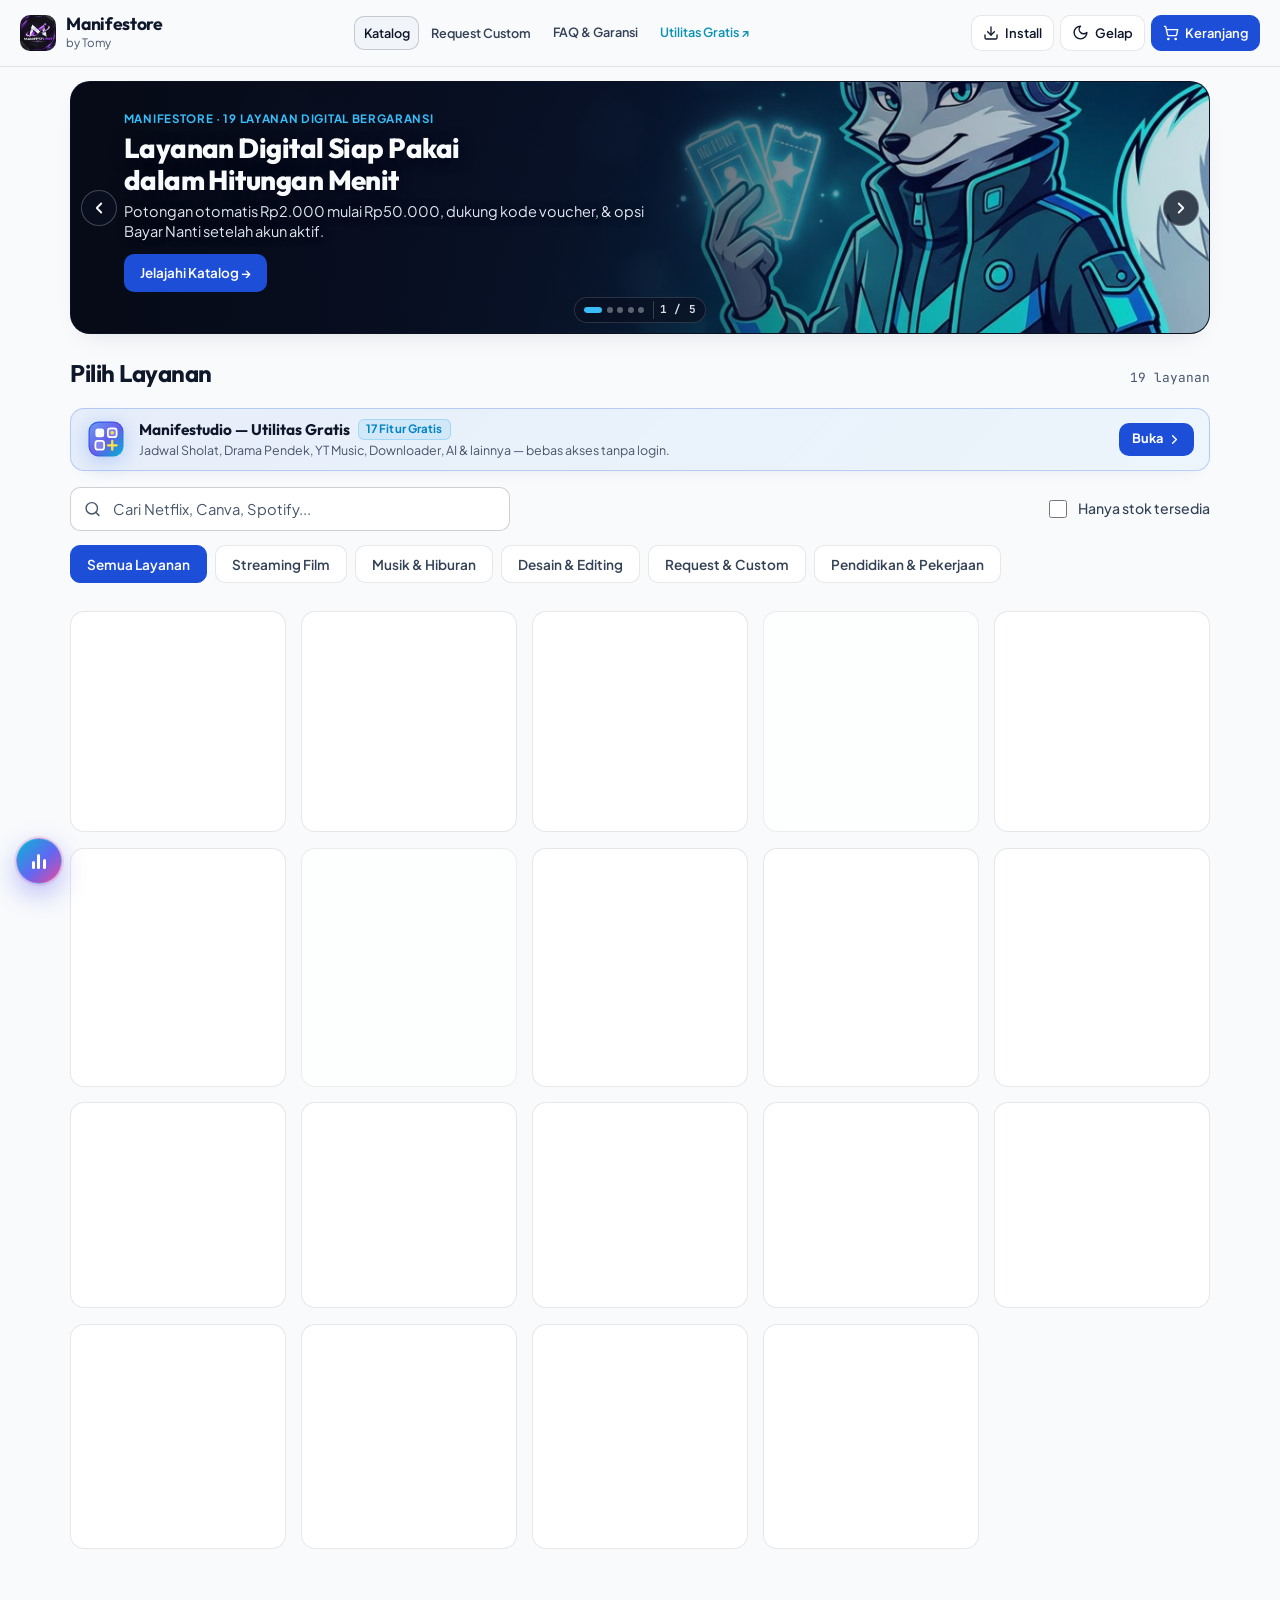
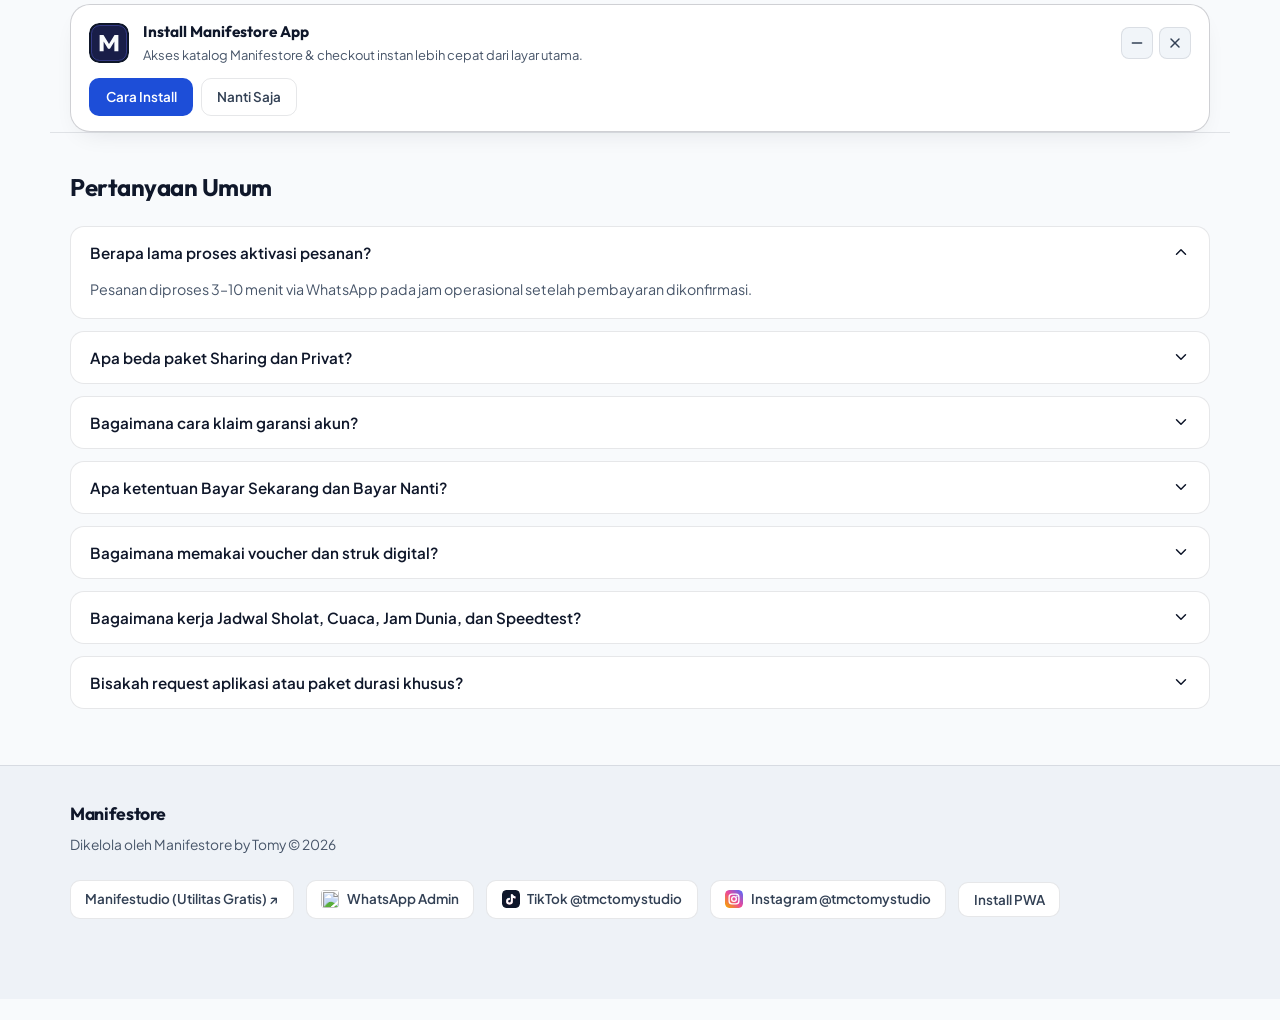
==== index.html @ d5b5afe2 "feat(v91): add Peramban Proxy & VPN Privat (17th utility) with 108 themes, VidMate media detector & " ====
<!doctype html>
<html lang="id" data-theme="dark">
  <head>
    <meta charset="UTF-8" />
    <meta name="viewport" content="width=device-width, initial-scale=1.0" />
    <title>Manifestudio by Tomy —  Akun Premium Murah Berkualitas dan Utilitas</title>
    <meta
      name="description"
      content="Platform Akun Premium Murah Berkualitas.
Dilengkapi Jadwal Sholat, Prakiraan Cuaca, Jam Dunia, Speedtest, Social Media Downloader &amp; Kompres Media HD."
    />

    <link rel="canonical" href="https://manifestudio.my.id/" />

    <!-- Open Graph & Social Share (WhatsApp / Telegram / Facebook / X) -->
    <meta property="og:url" content="https://manifestudio.my.id/" />
    <meta property="og:title" content="Manifestudio by Tomy —  Akun Premium Murah Berkualitas dan Utilitas" />
    <meta
      property="og:description"
      content="Platform Akun Premium Murah Berkualitas.
Dilengkapi Jadwal Sholat, Prakiraan Cuaca, Jam Dunia, Speedtest, Social Media Downloader &amp; Kompres Media HD."
    />
    <meta
      property="og:image"
      content="https://raw.githubusercontent.com/tmctomystudio26/Source/refs/heads/main/1794840032-picsay.jpg"
    />
    <meta
      property="og:image:secure_url"
      content="https://raw.githubusercontent.com/tmctomystudio26/Source/refs/heads/main/1794840032-picsay.jpg"
    />
    <meta property="og:image:type" content="image/jpeg" />
    <meta property="og:image:width" content="1200" />
    <meta property="og:image:height" content="630" />
    <meta
      property="og:image:alt"
      content="Banner Katalog Layanan Digital &amp; Utilitas Manifestudio"
    />
    <meta property="og:type" content="website" />
    <meta property="og:locale" content="id_ID" />
    <meta property="og:site_name" content="Manifestudio" />

    <!-- Twitter / X Social Card -->
    <meta name="twitter:card" content="summary_large_image" />
    <meta name="twitter:title" content="Manifestudio by Tomy —  Akun Premium Murah Berkualitas dan Utilitas" />
    <meta
      name="twitter:description"
      content="Platform Akun Premium Murah Berkualitas.
Dilengkapi Jadwal Sholat, Prakiraan Cuaca, Jam Dunia, Speedtest, Social Media Downloader &amp; Kompres Media HD."
    />
    <meta
      name="twitter:image"
      content="https://raw.githubusercontent.com/tmctomystudio26/Source/refs/heads/main/1794840032-picsay.jpg"
    />

    <script type="application/ld+json">
      {
  "@context": "https://schema.org",
  "@type": "WebApplication",
  "name": "Manifestudio",
  "url": "https://manifestudio.my.id/",
  "applicationCategory": "ShoppingApplication",
  "operatingSystem": "All",
  "description": "Platform Akun Premium Murah Berkualitas. Dilengkapi Jadwal Sholat, Prakiraan Cuaca, Jam Dunia, Speedtest, Social Media Downloader & Kompres Media HD.",
  "image": "https://raw.githubusercontent.com/tmctomystudio26/Source/refs/heads/main/1794840032-picsay.jpg",
  "offers": {
    "@type": "Offer",
    "price": "0",
    "priceCurrency": "IDR"
  }
}
    </script>

    <!-- PWA & Theme -->
    <meta name="theme-color" content="#090D16" />
    <meta name="apple-mobile-web-app-capable" content="yes" />
    <meta name="apple-mobile-web-app-status-bar-style" content="black-translucent" />
    <meta name="apple-mobile-web-app-title" content="Manifestudio" />
    <link rel="manifest" href="./manifest.webmanifest" />
    <link rel="icon" type="image/svg+xml" href="./assets/icons/brand-icon.svg" />
    <link rel="apple-touch-icon" href="./assets/icons/apple-touch-icon.png" />

    <!-- Fonts -->
    <link rel="preconnect" href="https://fonts.googleapis.com" />
    <link rel="preconnect" href="https://fonts.gstatic.com" crossorigin />
    <link
      href="https://fonts.googleapis.com/css2?family=JetBrains+Mono:wght@500;700&family=Outfit:wght@600;700;800&family=Plus+Jakarta+Sans:wght@400;500;600;700&display=swap"
      rel="stylesheet"
    />

    <!-- Styles -->
    <link rel="stylesheet" href="./css/tokens.css?v=91" />
    <link rel="stylesheet" href="./css/styles.css?v=91" />
    <script>
      (function () {
        try {
          var savedTheme = localStorage.getItem('manifestudio_theme_v1');
          if (savedTheme === 'light' || savedTheme === 'dark') {
            document.documentElement.setAttribute('data-theme', savedTheme);
          }
        } catch (e) {}
        var CURRENT_CACHE = 'manifestudio-cache-v91';
        window.addEventListener('load', function () {
          if ('caches' in window) {
            caches.keys().then(function (keys) {
              keys.forEach(function (k) {
                if (k !== CURRENT_CACHE && k !== 'manifestudio-ffmpeg-core-v1') caches.delete(k);
              });
            });
          }
          if ('serviceWorker' in navigator) {
            navigator.serviceWorker.register('./sw.js?v=91').then(function (reg) {
              reg.update();
            }).catch(function () {});
          }
        });
      })();
    </script>
  </head>
  <body>
    <div id="offline-banner" class="offline-banner" role="status" hidden>
      Mode offline aktif — katalog tetap bisa dilihat dan pesanan disiapkan.
    </div>

    <div id="admin-preview-banner" class="admin-preview-bar" role="status" hidden>
      <span>Pratinjau Admin aktif (belum dipublikasikan ke GitHub).</span>
      <div class="admin-preview-actions">
        <a href="./admin.html" class="preview-link-btn">Panel Admin</a>
        <button type="button" id="exit-preview-btn" class="preview-link-btn">Tutup</button>
      </div>
    </div>

    <header class="site-header">
      <div class="container header-inner">
        <a href="./index.html" class="brand-link" aria-label="Beranda Manifestudio">
          <img
            id="header-brand-logo"
            src="./assets/icons/brand-icon.svg"
            alt="Logo Manifestudio"
            width="36"
            height="36"
            class="brand-mark"
          />
          <div class="brand-text">
            <span id="header-brand-name" class="brand-name">Manifestudio</span>
            <span id="header-brand-tagline" class="brand-tagline">by Tomy</span>
          </div>
        </a>

        <nav id="header-nav-list" class="header-nav" aria-label="Navigasi utama">
          <button type="button" class="header-nav-link is-active" data-nav-target="catalog">Katalog</button>
          <a href="./tools.html?tab=prayer" class="header-nav-link">Jadwal Sholat</a>
          <a href="./tools.html?tab=weather" class="header-nav-link">Prakiraan Cuaca</a>
          <a href="./tools.html?tab=worldclock" class="header-nav-link">Jam Dunia</a>
          <a href="./tools.html?tab=speedtest" class="header-nav-link">Speedtest</a>
          <a href="./tools.html?tab=downloader" class="header-nav-link">Downloader</a>
          <a href="./tools.html?tab=compressor" class="header-nav-link">Kompresor HD</a>
          <a href="./tools.html?tab=converter" class="header-nav-link">Konversi File</a>
          <a href="./tools.html?tab=songfinder" class="header-nav-link">Cari Lagu</a>
          <a href="./tools.html?tab=music" class="header-nav-link">YT Music</a>
          <a href="./tools.html?tab=dracin" class="header-nav-link">Drama Pendek</a>
          <a href="./tools.html?tab=audioeditor" class="header-nav-link">Audio Editor</a>
          <a href="./tools.html?tab=manifestai" class="header-nav-link">Manifest AI</a>
          <a href="./tools.html?tab=plagiarism" class="header-nav-link">Cek Plagiarisme</a>
          <a href="./tools.html?tab=novel" class="header-nav-link">Novel Terpadu</a>
          <a href="./tools.html?tab=callerid" class="header-nav-link">Cek Nomor</a>
          <a href="./tools.html?tab=shortlink" class="header-nav-link">Shortlink Bypass</a>
          <a href="./tools.html?tab=webproxy" class="header-nav-link">Peramban Proxy</a>
        </nav>

        <div class="header-actions">
          <button
            type="button"
            id="header-install-btn"
            class="header-btn"
            aria-label="Install aplikasi Manifestudio"
          >
            <svg width="16" height="16" viewBox="0 0 24 24" fill="none" stroke="currentColor" stroke-width="2" stroke-linecap="round" stroke-linejoin="round" aria-hidden="true">
              <path d="M21 15v4a2 2 0 0 1-2 2H5a2 2 0 0 1-2-2v-4" />
              <polyline points="7 10 12 15 17 10" />
              <line x1="12" x2="12" y1="15" y2="3" />
            </svg>
            <span class="hide-xs">Install</span>
          </button>

          <button
            type="button"
            id="theme-toggle-btn"
            class="header-btn"
            aria-label="Ubah tema tampilan"
          ></button>

          <button
            type="button"
            id="header-cart-btn"
            class="header-btn header-cart-btn"
            aria-label="Buka keranjang belanja"
          >
            <svg width="16" height="16" viewBox="0 0 24 24" fill="none" stroke="currentColor" stroke-width="2" stroke-linecap="round" stroke-linejoin="round" aria-hidden="true">
              <circle cx="8" cy="21" r="1" />
              <circle cx="19" cy="21" r="1" />
              <path d="M2.05 2.05h2l2.66 12.42a2 2 0 0 0 2 1.58h9.78a2 2 0 0 0 1.95-1.57l1.65-7.43H5.12" />
            </svg>
            <span class="hide-xs">Keranjang</span>
            <span id="header-cart-badge" class="cart-badge" hidden>0</span>
          </button>
        </div>
      </div>
    </header>

    <main id="top">
      <!-- Swipeable Multi-Banner Carousel -->
      <section class="promo-banner-section" aria-label="Sorotan Layanan &amp; Menu Utilitas">
        <div class="container">
          <div
            class="banner-carousel"
            id="hero-carousel"
            tabindex="0"
            aria-roledescription="carousel"
            aria-label="Banner informasi layanan dan fitur"
          >
            <div class="banner-track" id="banner-track">
              <!-- Slide 1: Katalog Utama (Instant SSR First Paint; 16 slides hydrate on demand via app.js) -->
              <article class="promo-banner-frame banner-slide is-active" data-slide-index="0" data-banner-href="#katalog" aria-hidden="false">
                <img
                  src="./assets/banners/banner-katalog.jpg"
                  alt="Akun premium bergaransi Manifestudio"
                  class="promo-banner-img"
                  width="1200"
                  height="670"
                  fetchpriority="high"
                  decoding="async"
                />
                <div class="promo-banner-scrim" aria-hidden="true"></div>
                <div class="promo-banner-content">
                  <div class="promo-banner-copy">
                    <span class="promo-kicker">Katalog Utama · Garansi Jelas</span>
                    <h1 class="promo-heading">Layanan Digital Siap Pakai dalam Hitungan Menit</h1>
                    <p class="promo-sub">
                      Potongan otomatis <strong>Rp2.000</strong> mulai <strong>Rp50.000</strong>, dukung kode voucher, &amp; Bayar Nanti.
                    </p>
                  </div>
                  <div class="promo-banner-cta">
                    <a href="#katalog" class="btn btn-primary btn-sm">
                      Jelajahi Katalog →
                    </a>
                  </div>
                </div>
              </article>
            </div>

            <button type="button" class="banner-nav-btn is-prev" id="banner-prev-btn" aria-label="Banner sebelumnya">
              <svg width="18" height="18" viewBox="0 0 24 24" fill="none" stroke="currentColor" stroke-width="2.4" stroke-linecap="round" stroke-linejoin="round" aria-hidden="true"><path d="m15 18-6-6 6-6"/></svg>
            </button>
            <button type="button" class="banner-nav-btn is-next" id="banner-next-btn" aria-label="Banner berikutnya">
              <svg width="18" height="18" viewBox="0 0 24 24" fill="none" stroke="currentColor" stroke-width="2.4" stroke-linecap="round" stroke-linejoin="round" aria-hidden="true"><path d="m9 18 6-6-6-6"/></svg>
            </button>

            <div class="banner-controls-bar">
              <div class="banner-dots" id="banner-dots" role="tablist" aria-label="Pilih slide banner">
                <button type="button" class="banner-dot is-active" data-slide-dot="0" aria-label="Slide 1: Katalog"></button>
              </div>
              <span id="banner-slide-counter" class="banner-slide-counter mono-num" aria-live="polite">1 / 18</span>
            </div>
          </div>
        </div>
      </section>

      <!-- Catalog Section -->
      <section id="katalog" class="catalog-section container">
        <div class="catalog-top-bar">
          <h2 id="catalog-section-title" class="section-title">Pilih Layanan</h2>
          <span id="catalog-count" class="catalog-count">19 layanan</span>
        </div>

        <a
          href="./tools.html"
          id="utilities-callout-card"
          class="utilities-callout-card"
          aria-label="Buka Menu Utilitas — 17 Fitur Gratis"
        >
          <img
            src="./assets/icons/menu-utilitas.svg"
            alt=""
            width="40"
            height="40"
            class="utilities-callout-icon"
          />
          <div class="utilities-callout-copy">
            <div class="utilities-callout-head">
              <strong class="utilities-callout-title">Menu Utilitas</strong>
              <span class="utilities-callout-sub-tag">17 Fitur Gratis</span>
            </div>
            <p class="utilities-callout-desc" hidden></p>
          </div>
          <span class="utilities-callout-cta" aria-hidden="true">
            <span>Buka</span>
            <svg width="15" height="15" viewBox="0 0 24 24" fill="none" stroke="currentColor" stroke-width="2.3" stroke-linecap="round" stroke-linejoin="round"><path d="m9 18 6-6-6-6"/></svg>
          </span>
        </a>

        <div class="filter-toolbar">
          <div class="filter-top-row" id="catalog-search-row">
            <div class="search-box">
              <svg class="search-icon" width="17" height="17" viewBox="0 0 24 24" fill="none" stroke="currentColor" stroke-width="2" stroke-linecap="round" stroke-linejoin="round" aria-hidden="true">
                <circle cx="11" cy="11" r="8" />
                <path d="m21 21-4.3-4.3" />
              </svg>
              <input
                type="search"
                id="catalog-search"
                class="search-input"
                placeholder="Cari Netflix, Canva, Spotify..."
                aria-label="Cari produk di katalog"
              />
              <button
                type="button"
                id="clear-search-btn"
                class="search-clear-btn"
                aria-label="Hapus pencarian"
                hidden
              >
                <svg width="15" height="15" viewBox="0 0 24 24" fill="none" stroke="currentColor" stroke-width="2.2" stroke-linecap="round" stroke-linejoin="round" aria-hidden="true"><path d="M18 6 6 18"/><path d="m6 6 12 12"/></svg>
              </button>
            </div>

            <label class="stock-filter-label">
              <input type="checkbox" id="in-stock-toggle" />
              <span>Hanya stok tersedia</span>
            </label>
          </div>

          <div id="category-tabs" class="category-tabs" role="group" aria-label="Filter kategori produk"></div>
        </div>

        <div id="product-grid" class="product-grid"></div>
      </section>

      <div id="pwa-banner-root" class="pwa-banner-root"></div>

      <section id="faq" class="faq-section container" aria-labelledby="faq-heading">
        <h2 id="faq-heading" class="section-title">Pertanyaan Umum</h2>
        <div id="faq-list" class="faq-list"></div>
      </section>
    </main>

    <footer class="site-footer">
      <div class="container footer-inner">
        <div class="footer-brand">
          <a href="./index.html" id="footer-brand-name" class="brand-name" style="text-decoration: none;">Manifestudio</a>
          <p id="footer-copy-text">Dikelola oleh Manifestudio by Tomy © 2026</p>
        </div>

        <div id="footer-social-links" class="footer-links">
          <a href="./tools.html" class="footer-link-btn">Menu Utilitas</a>
          <a
            href="https://wa.me/6285122936027"
            target="_blank"
            rel="noopener noreferrer"
            class="footer-link-btn"
          >
            <img src="./assets/icons/social-whatsapp.svg" alt="" width="18" height="18" class="footer-social-icon" />
            <span>WhatsApp Admin</span>
          </a>
          <a
            href="https://www.tiktok.com/@tmctomystudio"
            target="_blank"
            rel="noopener noreferrer"
            class="footer-link-btn"
          >
            <img src="./assets/icons/social-tiktok.svg" alt="" width="18" height="18" class="footer-social-icon" />
            <span>TikTok @tmctomystudio</span>
          </a>
          <a
            href="https://www.instagram.com/tmctomystudio"
            target="_blank"
            rel="noopener noreferrer"
            class="footer-link-btn"
          >
            <img src="./assets/icons/social-instagram.svg" alt="" width="18" height="18" class="footer-social-icon" />
            <span>Instagram @tmctomystudio</span>
          </a>
          <button type="button" id="footer-install-link" class="footer-link-btn">
            Install PWA
          </button>
        </div>
      </div>
    </footer>

    <!-- Mobile Sticky Cart Bar -->
    <div id="mobile-cart-bar" class="mobile-cart-bar" hidden>
      <div class="mobile-cart-meta">
        <span id="mobile-cart-count">0 item</span>
        <strong id="mobile-cart-total">Rp0</strong>
      </div>
      <button type="button" id="mobile-cart-open-btn" class="btn btn-secondary btn-sm">
        Checkout
      </button>
    </div>

    <!-- Overlays & Floating Widgets -->
    <div id="product-modal-overlay" class="modal-overlay" hidden></div>
    <div id="cart-drawer-root" class="drawer-root" hidden></div>
    <div id="toast-notification" class="toast-notification" role="status" aria-live="polite" hidden></div>

    <script type="module" src="./js/app.js?v=83"></script>
  </body>
</html>
---- css/tokens.css ----
:root,
[data-theme='dark'] {
  color-scheme: dark;
  --bg: #090d16;
  --bg-subtle: #0f1624;
  --surface: #111827;
  --surface-elevated: #182235;
  --surface-hover: #1e2a40;
  --border: rgba(148, 163, 184, 0.16);
  --border-strong: rgba(148, 163, 184, 0.28);

  --ink: #f8fafc;
  --ink-secondary: #cbd5e1;
  --ink-muted: #94a3b8;

  --primary: #2563eb;
  --primary-hover: #3b82f6;
  --primary-ink: #ffffff;
  --accent: #06b6d4;
  --accent-soft: rgba(6, 182, 212, 0.12);

  --success: #10b981;
  --success-soft: rgba(16, 185, 129, 0.14);
  --warning: #f59e0b;
  --warning-soft: rgba(245, 158, 11, 0.14);
  --danger: #ef4444;
  --danger-soft: rgba(239, 68, 68, 0.14);

  --header-bg: rgba(9, 13, 22, 0.84);
  --hero-scrim: linear-gradient(
    95deg,
    rgba(9, 13, 22, 0.96) 0%,
    rgba(9, 13, 22, 0.84) 55%,
    rgba(9, 13, 22, 0.56) 100%
  );
  --shadow-card: 0 12px 30px -12px rgba(2, 6, 23, 0.55);
  --shadow-float: 0 20px 44px -12px rgba(2, 6, 23, 0.72);
}

[data-theme='light'] {
  color-scheme: light;
  --bg: #f8fafc;
  --bg-subtle: #eef2f7;
  --surface: #ffffff;
  --surface-elevated: #f1f5f9;
  --surface-hover: #e2e8f0;
  --border: rgba(15, 23, 42, 0.1);
  --border-strong: rgba(15, 23, 42, 0.2);

  --ink: #0f172a;
  --ink-secondary: #334155;
  --ink-muted: #475569;

  --primary: #1d4ed8;
  --primary-hover: #1e40af;
  --primary-ink: #ffffff;
  --accent: #0891b2;
  --accent-soft: rgba(8, 145, 178, 0.1);

  --success: #059669;
  --success-soft: rgba(5, 150, 105, 0.11);
  --warning: #b45309;
  --warning-soft: rgba(217, 119, 6, 0.12);
  --danger: #dc2626;
  --danger-soft: rgba(220, 38, 38, 0.1);

  --header-bg: rgba(248, 250, 252, 0.88);
  --hero-scrim: linear-gradient(
    95deg,
    rgba(15, 23, 42, 0.94) 0%,
    rgba(15, 23, 42, 0.8) 56%,
    rgba(15, 23, 42, 0.5) 100%
  );
  --shadow-card: 0 10px 26px -12px rgba(15, 23, 42, 0.12);
  --shadow-float: 0 20px 44px -12px rgba(15, 23, 42, 0.2);
}

:root {
  --font-display: 'Outfit', system-ui, -apple-system, BlinkMacSystemFont, 'Segoe UI', sans-serif;
  --font-sans: 'Plus Jakarta Sans', system-ui, -apple-system, BlinkMacSystemFont, 'Segoe UI', sans-serif;
  --font-mono: 'JetBrains Mono', ui-monospace, SFMono-Regular, Menlo, monospace;

  --radius-sm: 10px;
  --radius-md: 14px;
  --radius-lg: 20px;
  --radius-xl: 26px;

  --ease: cubic-bezier(0.22, 1, 0.36, 1);
}
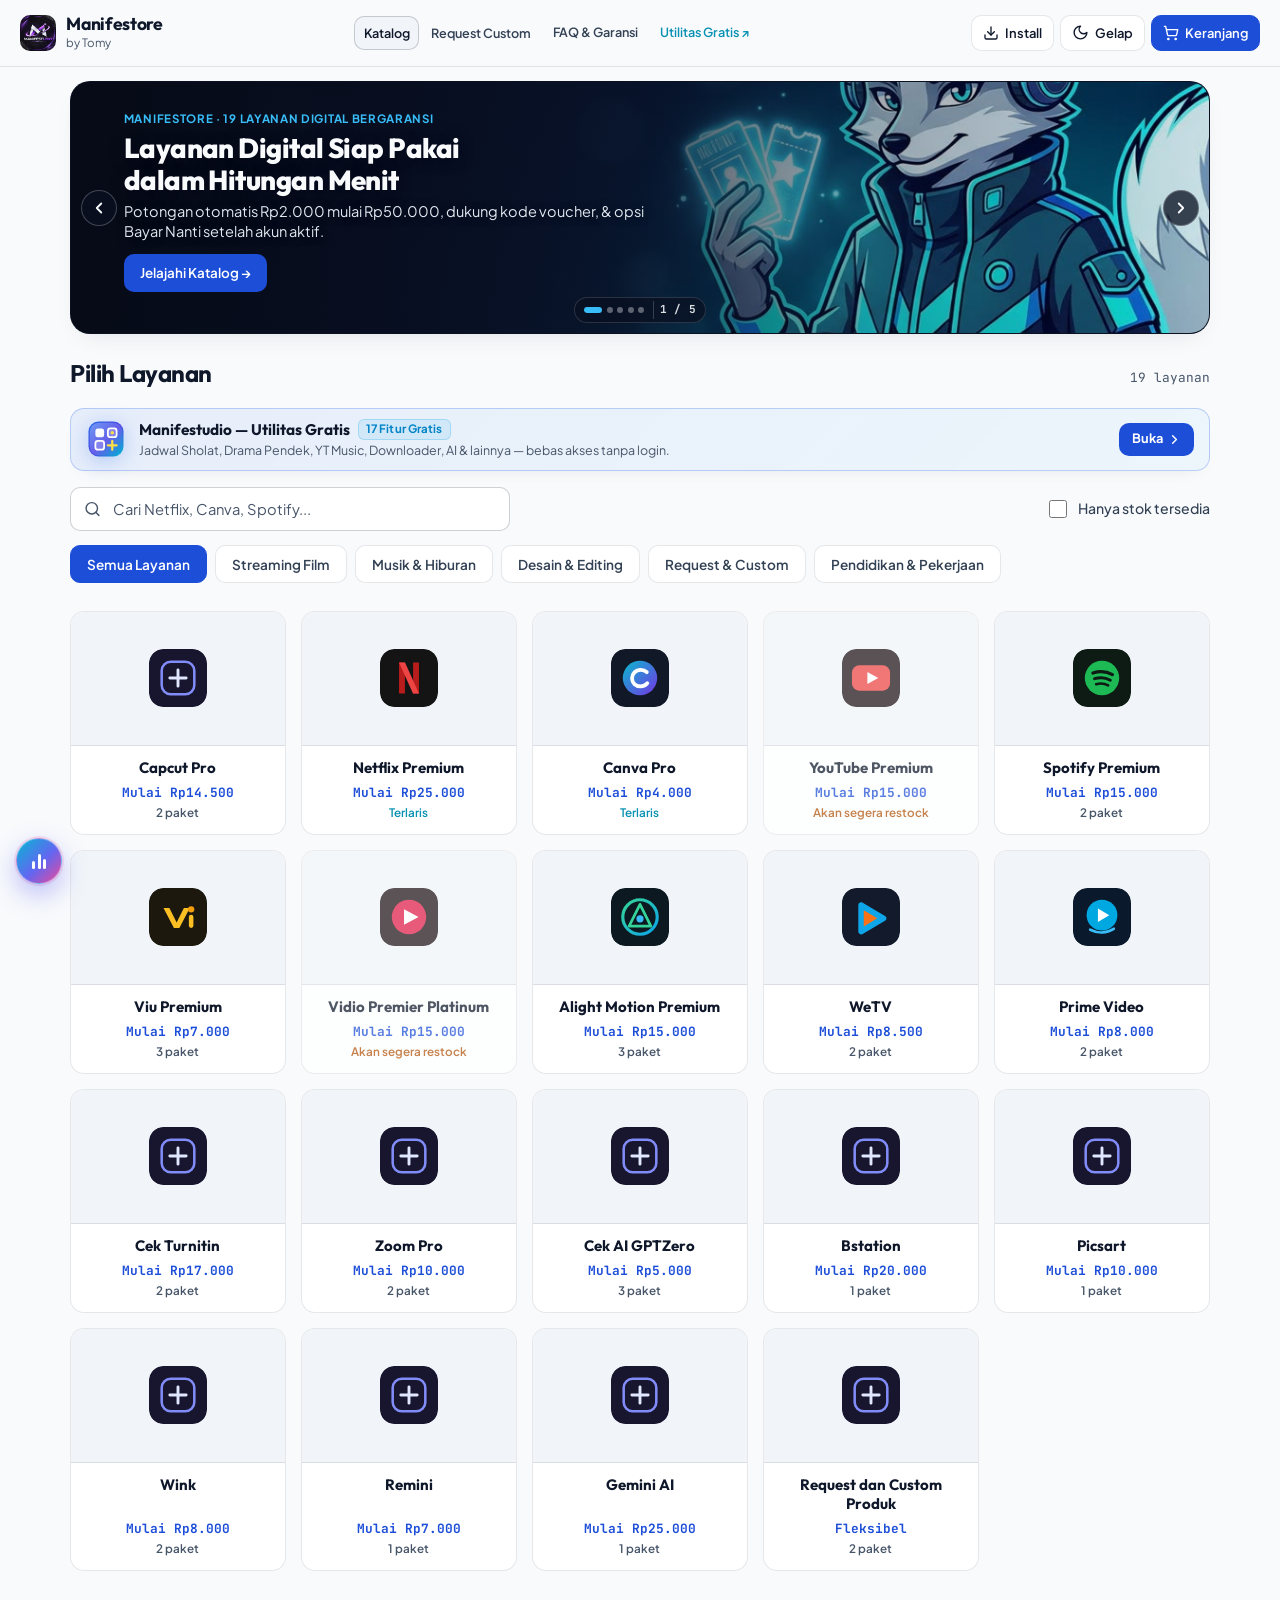
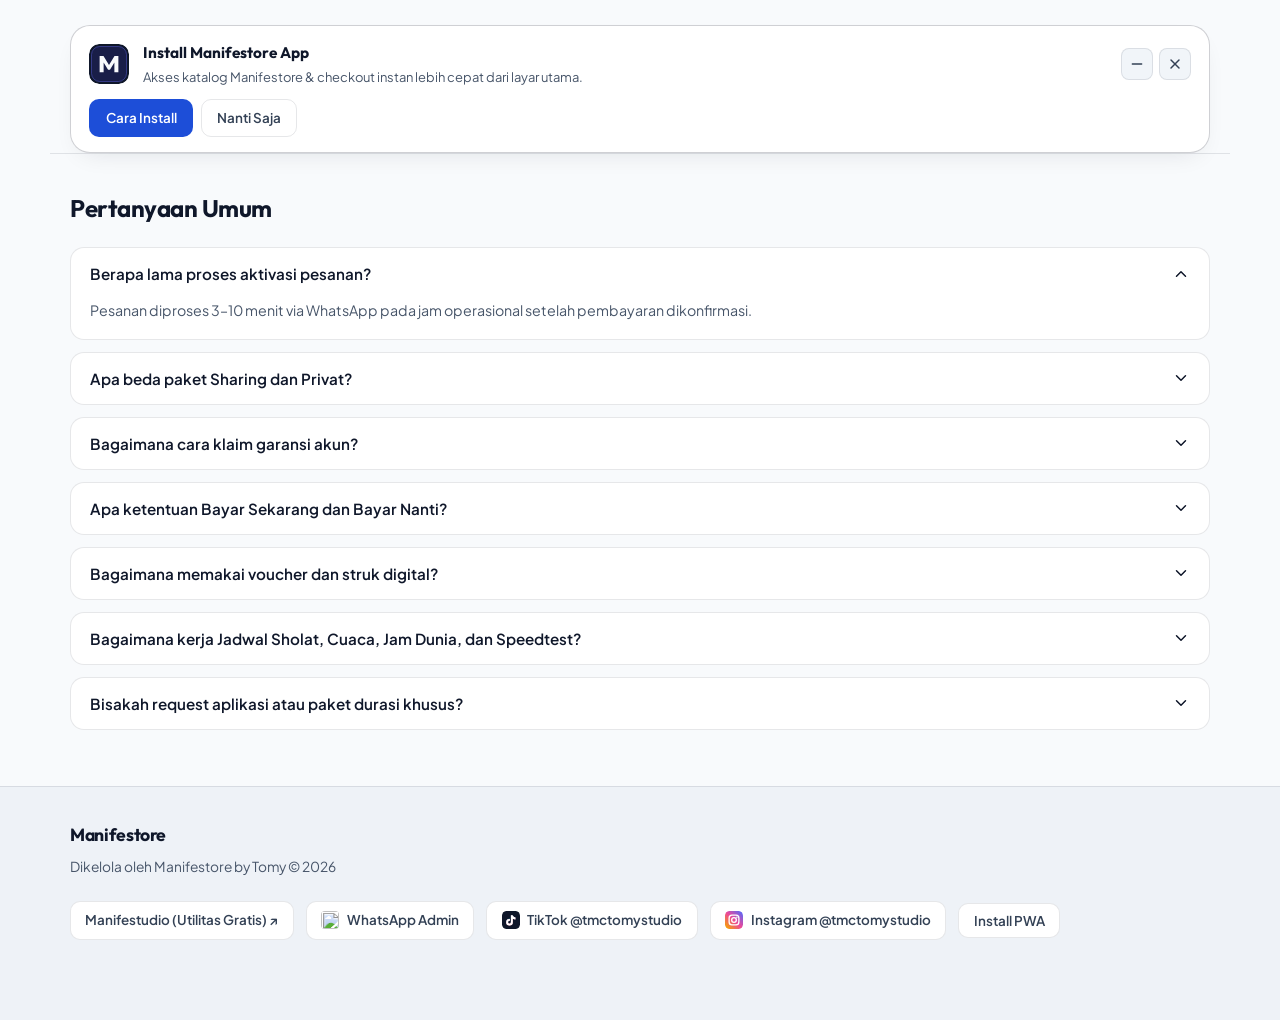
==== commit bd97879e: "v95: Replace Peramban Proxy with SSH & VPN Studio multi-API real-time account creator" ====
--- a/index.html
+++ b/index.html
@@ -164,7 +164,7 @@
           <a href="./tools.html?tab=novel" class="header-nav-link">Novel Terpadu</a>
           <a href="./tools.html?tab=callerid" class="header-nav-link">Cek Nomor</a>
           <a href="./tools.html?tab=shortlink" class="header-nav-link">Shortlink Bypass</a>
-          <a href="./tools.html?tab=webproxy" class="header-nav-link">Peramban Proxy</a>
+          <a href="./tools.html?tab=sshvpn" class="header-nav-link">SSH &amp; VPN</a>
         </nav>
 
         <div class="header-actions">
--- a/css/styles.css
+++ b/css/styles.css
@@ -22847,1213 +22847,913 @@
 }
 
 /* ============================================================================
- * Peramban Proxy & VPN Privat (v91) — Driven by 108+ Theme Tokens
+ * SSH & VPN Studio (v95) — Single-Elevation Network Provisioning Console
  * ============================================================================ */
-html.wpb-fullscreen-lock,
-html.wpb-fullscreen-lock body {
-  overflow: hidden !important;
-}
-
-.webproxy-panel {
+.sshvpn-panel {
   padding: 0;
   background: transparent;
   border: none;
   box-shadow: none;
 }
 
-.wpb-shell {
-  --wpb-chrome: #06121b;
-  --wpb-toolbar: #0b1e2d;
-  --wpb-surface: #081722;
-  --wpb-text: #ecfeff;
-  --wpb-muted: #67e8f9;
-  --wpb-accent: #10b981;
-  --wpb-border: #164e63;
-
+.sshvpn-shell {
   display: flex;
   flex-direction: column;
+  gap: 1rem;
   width: 100%;
-  min-height: 700px;
-  border-radius: 18px;
+  color: var(--ink);
+  font-family: var(--font-sans);
+}
+
+.sshvpn-sr-only {
+  position: absolute;
+  width: 1px;
+  height: 1px;
+  padding: 0;
+  margin: -1px;
   overflow: hidden;
-  border: 1px solid var(--wpb-border);
-  background: var(--wpb-surface);
-  color: var(--wpb-text);
-  box-shadow: 0 18px 46px rgba(2, 6, 23, 0.28);
-}
-
-.wpb-shell.is-fullscreen {
-  position: fixed;
-  inset: 0;
-  z-index: 9500;
-  border-radius: 0;
+  clip: rect(0, 0, 0, 0);
+  white-space: nowrap;
+  border: 0;
+}
+
+.sshvpn-num,
+.sshvpn-mono {
+  font-family: var(--font-mono);
+  font-variant-numeric: tabular-nums;
+}
+
+.sshvpn-topbar {
+  display: flex;
+  flex-wrap: wrap;
+  align-items: center;
+  justify-content: space-between;
+  gap: 0.9rem 1.25rem;
+  padding: 1rem 1.15rem;
+  background: var(--surface);
+  border: 1px solid var(--border);
+  border-radius: var(--radius-lg);
+}
+
+.sshvpn-topbar-info {
+  display: flex;
+  flex-direction: column;
+  gap: 0.55rem;
+  min-width: 0;
+}
+
+.sshvpn-nav-tabs {
+  display: inline-flex;
+  align-items: center;
+  gap: 0.35rem;
+  padding: 0.25rem;
+  background: var(--surface-elevated);
+  border-radius: var(--radius-sm);
+  width: fit-content;
+}
+
+.sshvpn-nav-tab {
+  min-height: 36px;
+  padding: 0.4rem 0.9rem;
   border: none;
-  min-height: 100vh;
-  height: 100dvh;
-  width: 100vw;
-}
-
-.wpb-tabstrip {
+  border-radius: 8px;
+  background: transparent;
+  color: var(--ink-secondary);
+  font-size: 0.875rem;
+  font-weight: 600;
+  white-space: nowrap;
+  cursor: pointer;
+  transition: background-color 160ms var(--ease), color 160ms var(--ease);
+}
+
+.sshvpn-nav-tab:hover {
+  color: var(--ink);
+}
+
+.sshvpn-nav-tab.is-active {
+  background: var(--surface);
+  color: var(--ink);
+  box-shadow: 0 1px 2px rgba(2, 6, 23, 0.14);
+}
+
+.sshvpn-sync-summary {
+  display: flex;
+  flex-wrap: wrap;
+  align-items: center;
+  gap: 0.45rem;
+  font-size: 0.8rem;
+  color: var(--ink-muted);
+}
+
+.sshvpn-topbar-actions {
+  display: flex;
+  align-items: center;
+  gap: 0.5rem;
+  flex-shrink: 0;
+}
+
+.sshvpn-provider-drawer {
+  padding: 1rem 1.15rem;
+  background: var(--surface);
+  border: 1px solid var(--border);
+  border-radius: var(--radius-md);
+}
+
+.sshvpn-provider-drawer-head {
   display: flex;
   align-items: center;
   justify-content: space-between;
+  gap: 1rem;
+  margin-bottom: 0.75rem;
+  font-size: 0.875rem;
+  color: var(--ink);
+}
+
+.sshvpn-provider-list {
+  display: grid;
+  grid-template-columns: repeat(auto-fill, minmax(230px, 1fr));
+  gap: 0.5rem 1rem;
+}
+
+.sshvpn-provider-row {
+  display: flex;
+  align-items: center;
+  justify-content: space-between;
+  gap: 0.65rem;
+  padding: 0.45rem 0;
+  border-bottom: 1px solid var(--border);
+  font-size: 0.8rem;
+  color: var(--ink-secondary);
+}
+
+.sshvpn-provider-row .is-ok {
+  color: var(--success);
+  font-weight: 600;
+}
+
+.sshvpn-provider-row .is-warn {
+  color: var(--warning);
+  font-weight: 500;
+}
+
+.sshvpn-body {
+  display: flex;
+  flex-direction: column;
+  gap: 1rem;
+}
+
+.sshvpn-proto-strip {
+  display: flex;
+  flex-wrap: wrap;
+  align-items: center;
+  gap: 0.45rem;
+  padding-bottom: 0.25rem;
+}
+
+.sshvpn-proto-btn {
+  display: inline-flex;
+  align-items: center;
+  gap: 0.45rem;
+  min-height: 40px;
+  padding: 0.45rem 0.85rem;
+  border-radius: var(--radius-sm);
+  border: 1px solid var(--border);
+  background: var(--surface);
+  color: var(--ink-secondary);
+  font-size: 0.84rem;
+  font-weight: 600;
+  white-space: nowrap;
+  flex-shrink: 0;
+  cursor: pointer;
+  transition: border-color 160ms var(--ease), background-color 160ms var(--ease), color 160ms var(--ease);
+}
+
+.sshvpn-proto-btn:hover {
+  border-color: var(--border-strong);
+  color: var(--ink);
+}
+
+.sshvpn-proto-btn.is-active {
+  background: var(--primary);
+  border-color: var(--primary);
+  color: var(--primary-ink);
+}
+
+.sshvpn-proto-count {
+  font-size: 0.74rem;
+  opacity: 0.82;
+}
+
+.sshvpn-filter-bar {
+  display: flex;
+  flex-wrap: wrap;
+  align-items: center;
+  gap: 0.65rem;
+}
+
+.sshvpn-filter-field {
+  flex: 1 1 220px;
+  min-width: 0;
+}
+
+.sshvpn-filter-select {
+  flex: 0 1 210px;
+}
+
+.sshvpn-input,
+.sshvpn-select {
+  width: 100%;
+  min-height: 42px;
+  padding: 0.55rem 0.85rem;
+  border-radius: var(--radius-sm);
+  border: 1px solid var(--border-strong);
+  background: var(--surface);
+  color: var(--ink);
+  font-size: 0.9rem;
+  font-family: var(--font-sans);
+  transition: border-color 160ms var(--ease);
+}
+
+.sshvpn-input:focus,
+.sshvpn-select:focus {
+  outline: 2px solid var(--primary);
+  outline-offset: 1px;
+  border-color: var(--primary);
+}
+
+.sshvpn-checkbox-label {
+  display: inline-flex;
+  align-items: center;
   gap: 0.5rem;
-  padding: 0.5rem 0.65rem 0;
-  background: var(--wpb-chrome);
-  border-bottom: 1px solid var(--wpb-border);
-}
-
-.wpb-tabs-scroll {
-  display: flex;
-  align-items: center;
-  gap: 0.35rem;
-  overflow-x: auto;
-  scrollbar-width: none;
-  min-width: 0;
-  flex: 1;
-}
-
-.wpb-tabs-scroll::-webkit-scrollbar {
-  display: none;
-}
-
-.wpb-tab {
-  display: inline-flex;
-  align-items: center;
-  gap: 0.25rem;
-  max-width: 196px;
-  min-width: 112px;
-  border-radius: 10px 10px 0 0;
-  background: transparent;
-  border: 1px solid transparent;
-  border-bottom: none;
-  color: var(--wpb-muted);
-  transition: background 140ms ease, color 140ms ease;
-}
-
-.wpb-tab.is-active {
-  background: var(--wpb-toolbar);
-  border-color: var(--wpb-border);
-  color: var(--wpb-text);
-}
-
-.wpb-tab-main {
-  flex: 1;
-  min-width: 0;
-  border: none;
-  background: transparent;
-  color: inherit;
-  font: inherit;
+  min-height: 42px;
+  padding: 0 0.75rem;
+  border-radius: var(--radius-sm);
+  border: 1px solid var(--border);
+  background: var(--surface);
+  color: var(--ink-secondary);
+  font-size: 0.84rem;
+  font-weight: 600;
+  white-space: nowrap;
+  cursor: pointer;
+}
+
+.sshvpn-checkbox-label input {
+  width: 16px;
+  height: 16px;
+  accent-color: var(--primary);
+}
+
+.sshvpn-workspace-grid {
+  display: grid;
+  grid-template-columns: minmax(0, 1.05fr) minmax(0, 1fr);
+  gap: 1.25rem;
+  align-items: start;
+}
+
+.sshvpn-list-col,
+.sshvpn-form-col {
+  display: flex;
+  flex-direction: column;
+  gap: 1rem;
+  min-width: 0;
+}
+
+.sshvpn-col-head {
+  display: flex;
+  align-items: baseline;
+  justify-content: space-between;
+  gap: 0.75rem;
+}
+
+.sshvpn-col-title {
+  margin: 0;
+  font-family: var(--font-display);
+  font-size: 1.05rem;
+  font-weight: 700;
+  color: var(--ink);
+}
+
+.sshvpn-col-meta {
   font-size: 0.8rem;
-  font-weight: 600;
+  color: var(--ink-muted);
+}
+
+.sshvpn-server-list {
+  display: flex;
+  flex-direction: column;
+  gap: 0.6rem;
+  max-height: 760px;
+  overflow-y: auto;
+  padding-right: 0.25rem;
+}
+
+.sshvpn-server-item {
+  display: flex;
+  flex-direction: column;
+  gap: 0.45rem;
+  width: 100%;
+  padding: 0.9rem 1rem;
   text-align: left;
-  padding: 0.45rem 0.35rem 0.45rem 0.65rem;
+  border-radius: var(--radius-md);
+  border: 1px solid var(--border);
+  background: var(--surface);
+  color: var(--ink);
   cursor: pointer;
+  transition: border-color 160ms var(--ease), background-color 160ms var(--ease);
+}
+
+.sshvpn-server-item:hover {
+  border-color: var(--border-strong);
+  background: var(--surface-elevated);
+}
+
+.sshvpn-server-item.is-selected {
+  border-color: var(--primary);
+  background: var(--surface-elevated);
+  box-shadow: inset 0 0 0 1px var(--primary);
+}
+
+.sshvpn-server-top {
+  display: flex;
+  align-items: center;
+  justify-content: space-between;
+  gap: 0.65rem;
+}
+
+.sshvpn-server-name-wrap {
+  display: flex;
+  align-items: center;
+  gap: 0.5rem;
+  min-width: 0;
+}
+
+.sshvpn-flag {
+  font-size: 1.1rem;
+  line-height: 1;
+  flex-shrink: 0;
+}
+
+.sshvpn-server-name {
+  font-weight: 700;
+  font-size: 0.94rem;
+  color: var(--ink);
   overflow: hidden;
   text-overflow: ellipsis;
   white-space: nowrap;
 }
 
-.wpb-tab-close {
+.sshvpn-mode-text {
+  font-size: 0.76rem;
+  font-weight: 700;
+  white-space: nowrap;
+  flex-shrink: 0;
+}
+
+.sshvpn-mode-text.is-instant {
+  color: var(--success);
+}
+
+.sshvpn-mode-text.is-portal {
+  color: var(--accent);
+}
+
+.sshvpn-server-meta,
+.sshvpn-server-metrics {
+  display: flex;
+  flex-wrap: wrap;
+  align-items: center;
+  gap: 0.35rem;
+  font-size: 0.78rem;
+  color: var(--ink-muted);
+}
+
+.sshvpn-server-meta .sshvpn-mono {
+  color: var(--ink-secondary);
+  word-break: break-all;
+}
+
+.sshvpn-slot-row {
+  display: flex;
+  align-items: center;
+  gap: 0.65rem;
+  margin-top: 0.1rem;
+}
+
+.sshvpn-slot-bar {
+  flex: 1 1 auto;
+  height: 6px;
+  border-radius: 999px;
+  background: var(--bg-subtle);
+  overflow: hidden;
+}
+
+.sshvpn-slot-fill {
+  display: block;
+  height: 100%;
+  border-radius: 999px;
+}
+
+.sshvpn-slot-fill.is-available,
+.sshvpn-slot-fill.is-unlimited {
+  background: var(--success);
+}
+
+.sshvpn-slot-fill.is-low {
+  background: var(--warning);
+}
+
+.sshvpn-slot-fill.is-full {
+  background: var(--danger);
+}
+
+.sshvpn-slot-label {
+  font-size: 0.76rem;
+  font-weight: 600;
+  white-space: nowrap;
+}
+
+.sshvpn-slot-label.is-available,
+.sshvpn-slot-label.is-unlimited {
+  color: var(--success);
+}
+
+.sshvpn-slot-label.is-low {
+  color: var(--warning);
+}
+
+.sshvpn-slot-label.is-full {
+  color: var(--danger);
+}
+
+.sshvpn-spec-card,
+.sshvpn-form-card,
+.sshvpn-result-card,
+.sshvpn-history-card {
+  padding: 1.15rem 1.25rem;
+  border-radius: var(--radius-lg);
+  border: 1px solid var(--border);
+  background: var(--surface);
+}
+
+.sshvpn-spec-head,
+.sshvpn-form-head,
+.sshvpn-result-head,
+.sshvpn-history-top {
+  display: flex;
+  align-items: flex-start;
+  justify-content: space-between;
+  gap: 0.75rem;
+  margin-bottom: 0.9rem;
+}
+
+.sshvpn-spec-kicker,
+.sshvpn-result-kicker,
+.sshvpn-history-meta {
+  margin: 0 0 0.2rem;
+  font-size: 0.76rem;
+  font-weight: 600;
+  color: var(--ink-muted);
+}
+
+.sshvpn-spec-title,
+.sshvpn-result-title,
+.sshvpn-history-title {
+  margin: 0;
+  font-family: var(--font-display);
+  font-size: 1.08rem;
+  font-weight: 700;
+  color: var(--ink);
+}
+
+.sshvpn-form-title {
+  margin: 0;
+  font-family: var(--font-display);
+  font-size: 1rem;
+  font-weight: 700;
+  color: var(--ink);
+}
+
+.sshvpn-spec-grid {
+  display: grid;
+  grid-template-columns: repeat(2, minmax(0, 1fr));
+  gap: 0.75rem 1rem;
+  margin: 0;
+}
+
+.sshvpn-spec-grid dt {
+  font-size: 0.75rem;
+  color: var(--ink-muted);
+  margin-bottom: 0.15rem;
+}
+
+.sshvpn-spec-grid dd {
+  margin: 0;
+  font-size: 0.84rem;
+  color: var(--ink);
+  word-break: break-word;
+}
+
+.sshvpn-form-card {
+  display: flex;
+  flex-direction: column;
+  gap: 0.95rem;
+}
+
+.sshvpn-field-grid {
+  display: grid;
+  grid-template-columns: minmax(0, 1fr);
+  gap: 0.85rem;
+}
+
+.sshvpn-field-grid.is-two-col {
+  grid-template-columns: repeat(2, minmax(0, 1fr));
+}
+
+.sshvpn-field {
+  display: flex;
+  flex-direction: column;
+  gap: 0.35rem;
+}
+
+.sshvpn-field label,
+.sshvpn-field-label {
+  font-size: 0.82rem;
+  font-weight: 600;
+  color: var(--ink-secondary);
+}
+
+.sshvpn-hint {
+  font-size: 0.74rem;
+  color: var(--ink-muted);
+}
+
+.sshvpn-duration-group {
+  display: grid;
+  grid-template-columns: repeat(4, minmax(0, 1fr));
+  gap: 0.5rem;
+}
+
+.sshvpn-duration-btn {
+  display: flex;
+  flex-direction: column;
+  align-items: flex-start;
+  gap: 0.1rem;
+  padding: 0.55rem 0.7rem;
+  border-radius: var(--radius-sm);
+  border: 1px solid var(--border-strong);
+  background: var(--bg-subtle);
+  color: var(--ink-secondary);
+  cursor: pointer;
+  transition: border-color 160ms var(--ease), background-color 160ms var(--ease), color 160ms var(--ease);
+}
+
+.sshvpn-duration-btn strong {
+  font-size: 0.88rem;
+  color: var(--ink);
+}
+
+.sshvpn-duration-btn span {
+  font-size: 0.72rem;
+  color: var(--ink-muted);
+}
+
+.sshvpn-duration-btn.is-active {
+  border-color: var(--primary);
+  background: var(--primary);
+  color: var(--primary-ink);
+}
+
+.sshvpn-duration-btn.is-active strong,
+.sshvpn-duration-btn.is-active span {
+  color: var(--primary-ink);
+}
+
+.sshvpn-btn {
+  display: inline-flex;
+  align-items: center;
+  justify-content: center;
+  gap: 0.45rem;
+  min-height: 40px;
+  padding: 0.5rem 1rem;
+  border-radius: var(--radius-sm);
+  border: 1px solid transparent;
+  font-size: 0.86rem;
+  font-weight: 600;
+  white-space: nowrap;
+  text-decoration: none;
+  cursor: pointer;
+  transition: background-color 160ms var(--ease), border-color 160ms var(--ease), color 160ms var(--ease);
+}
+
+.sshvpn-btn:disabled {
+  opacity: 0.6;
+  cursor: not-allowed;
+}
+
+.sshvpn-btn-primary {
+  background: var(--primary);
+  color: var(--primary-ink);
+}
+
+.sshvpn-btn-primary:hover:not(:disabled) {
+  background: var(--primary-hover);
+}
+
+.sshvpn-btn-secondary {
+  background: var(--surface-elevated);
+  border-color: var(--border-strong);
+  color: var(--ink);
+}
+
+.sshvpn-btn-secondary:hover:not(:disabled) {
+  background: var(--surface-hover);
+}
+
+.sshvpn-btn-accent {
+  background: var(--success);
+  color: #ffffff;
+}
+
+.sshvpn-btn-danger {
+  background: var(--danger);
+  color: #ffffff;
+}
+
+.sshvpn-btn-ghost {
+  background: transparent;
+  color: var(--ink-muted);
+}
+
+.sshvpn-btn-ghost:hover {
+  color: var(--danger);
+  background: var(--danger-soft);
+}
+
+.sshvpn-link-btn {
+  padding: 0.25rem 0.5rem;
   border: none;
   background: transparent;
-  color: inherit;
-  opacity: 0.72;
-  font-size: 0.72rem;
-  width: 24px;
-  height: 24px;
-  margin-right: 0.25rem;
-  border-radius: 6px;
-  cursor: pointer;
-  display: inline-flex;
-  align-items: center;
-  justify-content: center;
-}
-
-.wpb-tab-close:hover {
-  opacity: 1;
-  background: rgba(148, 163, 184, 0.18);
-}
-
-.wpb-new-tab-btn {
-  border: 1px solid var(--wpb-border);
-  background: var(--wpb-toolbar);
-  color: var(--wpb-text);
-  width: 28px;
-  height: 28px;
-  border-radius: 8px;
-  font-size: 1rem;
-  line-height: 1;
-  cursor: pointer;
-  flex-shrink: 0;
-  margin-bottom: 0.3rem;
-}
-
-.wpb-tabstrip-meta {
-  flex-shrink: 0;
-  padding-bottom: 0.32rem;
-}
-
-.wpb-mode-pill {
-  border: 1px solid var(--wpb-border);
-  background: var(--wpb-toolbar);
-  color: var(--wpb-text);
-  font-size: 0.72rem;
-  font-weight: 600;
-  padding: 0.28rem 0.62rem;
-  border-radius: 8px;
-  cursor: pointer;
-  white-space: nowrap;
-}
-
-.wpb-mode-pill.is-incognito {
-  border-color: var(--wpb-accent);
-  color: var(--wpb-accent);
-}
-
-.wpb-toolbar {
-  display: flex;
-  align-items: center;
-  gap: 0.5rem;
-  padding: 0.55rem 0.7rem;
-  background: var(--wpb-toolbar);
-  border-bottom: 1px solid var(--wpb-border);
-  flex-wrap: wrap;
-}
-
-.wpb-nav-group,
-.wpb-tools-group {
-  display: flex;
-  align-items: center;
-  gap: 0.3rem;
-  flex-shrink: 0;
-}
-
-.wpb-icon-btn {
-  width: 34px;
-  height: 34px;
-  border-radius: 9px;
-  border: 1px solid var(--wpb-border);
-  background: var(--wpb-surface);
-  color: var(--wpb-text);
-  display: inline-flex;
-  align-items: center;
-  justify-content: center;
-  cursor: pointer;
-  transition: border-color 140ms ease, transform 120ms ease;
-}
-
-.wpb-icon-btn:disabled {
-  opacity: 0.38;
-  cursor: not-allowed;
-}
-
-.wpb-icon-btn:not(:disabled):hover {
-  border-color: var(--wpb-accent);
-}
-
-.wpb-omnibox {
-  flex: 1 1 280px;
-  min-width: 0;
-  display: flex;
-  align-items: center;
-  gap: 0.35rem;
-  padding: 0.2rem 0.28rem 0.2rem 0.35rem;
-  border-radius: 11px;
-  border: 1px solid var(--wpb-border);
-  background: var(--wpb-surface);
-}
-
-.wpb-omnibox:focus-within {
-  border-color: var(--wpb-accent);
-}
-
-.wpb-shield-btn {
-  border: none;
-  background: transparent;
-  color: var(--wpb-accent);
-  width: 28px;
-  height: 28px;
-  border-radius: 7px;
-  display: inline-flex;
-  align-items: center;
-  justify-content: center;
-  cursor: pointer;
-  flex-shrink: 0;
-}
-
-.wpb-shield-btn.is-caution {
-  color: #f59e0b;
-}
-
-.wpb-shield-btn.is-danger {
-  color: #ef4444;
-}
-
-.wpb-omnibox-input {
-  flex: 1;
-  min-width: 0;
-  border: none;
-  background: transparent;
-  color: var(--wpb-text);
-  font-size: 0.86rem;
-  font-family: inherit;
-  padding: 0.3rem 0.2rem;
-  outline: none;
-}
-
-.wpb-omnibox-input::placeholder {
-  color: var(--wpb-muted);
-  opacity: 0.78;
-}
-
-.wpb-omni-star {
-  border: none;
-  background: transparent;
-  color: var(--wpb-muted);
-  font-size: 0.95rem;
-  width: 28px;
-  height: 28px;
-  border-radius: 7px;
-  cursor: pointer;
-}
-
-.wpb-omni-star.is-saved {
-  color: #f59e0b;
-}
-
-.wpb-omni-go,
-.wpb-accent-btn {
-  border: none;
-  background: var(--wpb-accent);
-  color: #ffffff;
-  font-weight: 700;
-  font-size: 0.8rem;
-  padding: 0.42rem 0.8rem;
-  border-radius: 8px;
-  cursor: pointer;
-  white-space: nowrap;
-  text-shadow: 0 1px 2px rgba(0, 0, 0, 0.28);
-}
-
-.wpb-accent-btn:disabled {
-  opacity: 0.55;
-  cursor: not-allowed;
-}
-
-.wpb-ghost-btn {
-  border: 1px solid var(--wpb-border);
-  background: var(--wpb-surface);
-  color: var(--wpb-text);
-  font-weight: 600;
-  font-size: 0.8rem;
-  padding: 0.4rem 0.72rem;
-  border-radius: 8px;
-  cursor: pointer;
-  white-space: nowrap;
-}
-
-.wpb-btn-xs {
-  font-size: 0.74rem;
-  padding: 0.3rem 0.58rem;
-}
-
-.wpb-tool-chip {
-  height: 34px;
-  padding: 0 0.65rem;
-  border-radius: 9px;
-  border: 1px solid var(--wpb-border);
-  background: var(--wpb-surface);
-  color: var(--wpb-text);
-  font-size: 0.78rem;
+  color: var(--primary-hover);
+  font-size: 0.82rem;
   font-weight: 600;
   cursor: pointer;
+}
+
+.sshvpn-submit-btn {
+  width: 100%;
+  min-height: 44px;
+  font-size: 0.94rem;
+}
+
+.sshvpn-alert-error {
+  padding: 0.75rem 0.9rem;
+  border-radius: var(--radius-sm);
+  border: 1px solid var(--danger);
+  background: var(--danger-soft);
+  color: var(--ink);
+  font-size: 0.84rem;
+}
+
+.sshvpn-result-card.is-instant {
+  border-color: var(--success);
+}
+
+.sshvpn-result-card.is-portal {
+  border-color: var(--accent);
+}
+
+.sshvpn-portal-notice {
+  margin: 0 0 0.9rem;
+  padding: 0.75rem 0.9rem;
+  border-radius: var(--radius-sm);
+  background: var(--accent-soft);
+  color: var(--ink);
+  font-size: 0.83rem;
+  line-height: 1.5;
+}
+
+.sshvpn-expiry-text {
+  font-size: 0.78rem;
+  font-weight: 700;
+  color: var(--success);
   white-space: nowrap;
+}
+
+.sshvpn-expiry-text.is-expired {
+  color: var(--danger);
+}
+
+.sshvpn-subtabs {
+  display: flex;
+  flex-wrap: wrap;
+  gap: 0.35rem;
+  margin-bottom: 0.85rem;
+  padding-bottom: 0.65rem;
+  border-bottom: 1px solid var(--border);
+}
+
+.sshvpn-subtab {
+  min-height: 34px;
+  padding: 0.35rem 0.75rem;
+  border-radius: 8px;
+  border: 1px solid transparent;
+  background: transparent;
+  color: var(--ink-secondary);
+  font-size: 0.8rem;
+  font-weight: 600;
+  cursor: pointer;
+}
+
+.sshvpn-subtab.is-active {
+  background: var(--surface-elevated);
+  border-color: var(--border-strong);
+  color: var(--ink);
+}
+
+.sshvpn-detail-grid {
+  display: flex;
+  flex-direction: column;
+  gap: 0.5rem;
+  margin: 0 0 1rem;
+}
+
+.sshvpn-detail-row {
+  display: flex;
+  align-items: flex-start;
+  justify-content: space-between;
+  gap: 0.35rem 1rem;
+  padding-bottom: 0.45rem;
+  border-bottom: 1px solid var(--border);
+}
+
+.sshvpn-detail-row dt {
+  font-size: 0.8rem;
+  color: var(--ink-muted);
+  flex-shrink: 0;
+}
+
+.sshvpn-detail-row dd {
+  margin: 0;
+  font-size: 0.82rem;
+  color: var(--ink);
+  word-break: break-word;
+  text-align: right;
+  max-width: 68%;
+}
+
+.sshvpn-code-block {
+  margin: 0 0 1rem;
+  padding: 0.85rem;
+  border-radius: var(--radius-sm);
+  background: var(--bg);
+  border: 1px solid var(--border);
+  color: var(--ink);
+  font-family: var(--font-mono);
+  font-size: 0.78rem;
+  line-height: 1.5;
+  overflow-x: auto;
+  max-height: 260px;
+  white-space: pre-wrap;
+  word-break: break-all;
+}
+
+.sshvpn-result-actions,
+.sshvpn-history-actions {
+  display: flex;
+  flex-wrap: wrap;
+  gap: 0.5rem;
+}
+
+.sshvpn-history-bar {
+  display: flex;
+  flex-wrap: wrap;
+  align-items: center;
+  justify-content: space-between;
+  gap: 0.75rem;
+}
+
+.sshvpn-confirm-inline {
   display: inline-flex;
   align-items: center;
-  gap: 0.3rem;
-}
-
-.wpb-tool-chip:hover,
-.wpb-tool-chip.is-active {
-  border-color: var(--wpb-accent);
-  color: var(--wpb-accent);
-}
-
-.wpb-tool-chip.has-media {
-  background: var(--wpb-accent);
-  border-color: var(--wpb-accent);
-  color: #ffffff;
-  text-shadow: 0 1px 2px rgba(0, 0, 0, 0.25);
-}
-
-.wpb-fs-shortcuts {
-  display: flex;
-  align-items: center;
+  gap: 0.5rem;
+  font-size: 0.84rem;
+  color: var(--ink-secondary);
+}
+
+.sshvpn-history-grid {
+  display: grid;
+  grid-template-columns: repeat(auto-fill, minmax(320px, 1fr));
+  gap: 0.9rem;
+}
+
+.sshvpn-history-info {
+  display: flex;
+  flex-wrap: wrap;
   gap: 0.4rem;
-  padding: 0.4rem 0.7rem;
-  background: var(--wpb-chrome);
-  border-bottom: 1px solid var(--wpb-border);
-  overflow-x: auto;
-  scrollbar-width: none;
-}
-
-.wpb-fs-shortcuts::-webkit-scrollbar {
-  display: none;
-}
-
-.wpb-fs-btn {
-  border: 1px solid var(--wpb-border);
-  background: var(--wpb-toolbar);
-  color: var(--wpb-text);
-  font-size: 0.74rem;
-  font-weight: 600;
-  padding: 0.3rem 0.64rem;
-  border-radius: 8px;
-  cursor: pointer;
-  white-space: nowrap;
-  flex-shrink: 0;
-}
-
-.wpb-fs-btn:hover {
-  border-color: var(--wpb-accent);
-}
-
-.wpb-fs-btn.is-exit {
-  margin-left: auto;
-  border-color: #ef4444;
-  color: #ef4444;
-}
-
-.wpb-stage-wrap {
-  position: relative;
-  display: flex;
-  flex: 1;
-  min-height: 580px;
-  overflow: hidden;
-}
-
-.wpb-viewport {
-  flex: 1;
-  min-width: 0;
-  display: flex;
-  flex-direction: column;
-  overflow-y: auto;
-  background: var(--wpb-surface);
-}
-
-.wpb-home-stage {
-  padding: 1.5rem 1.35rem 2rem;
-  max-width: 960px;
-  width: 100%;
-  margin: 0 auto;
-  display: flex;
-  flex-direction: column;
-  gap: 1.5rem;
-}
-
-.wpb-home-hero {
-  display: flex;
-  flex-direction: column;
-  gap: 1rem;
-  padding: 1.25rem;
-  border-radius: 16px;
-  background: var(--wpb-toolbar);
-  border: 1px solid var(--wpb-border);
-}
-
-.wpb-home-brand-row {
-  display: flex;
-  align-items: center;
-  gap: 0.85rem;
-}
-
-.wpb-home-brand-row h2 {
-  margin: 0;
-  font-size: 1.22rem;
-  color: var(--wpb-text);
-}
-
-.wpb-home-brand-row p {
-  margin: 0.22rem 0 0;
-  font-size: 0.84rem;
-  color: var(--wpb-muted);
-  line-height: 1.48;
-}
-
-.wpb-home-search-form {
-  display: flex;
-  gap: 0.5rem;
-}
-
-.wpb-home-search-input {
-  flex: 1;
-  min-width: 0;
-  border-radius: 10px;
-  border: 1px solid var(--wpb-border);
-  background: var(--wpb-surface);
-  color: var(--wpb-text);
-  padding: 0.65rem 0.9rem;
-  font-size: 0.9rem;
-  font-family: inherit;
-}
-
-.wpb-home-search-input:focus {
-  outline: 2px solid var(--wpb-accent);
-  outline-offset: -1px;
-}
-
-.wpb-home-engine-row {
-  display: flex;
-  align-items: center;
-  gap: 0.4rem;
-  flex-wrap: wrap;
-}
-
-.wpb-engine-label {
-  font-size: 0.76rem;
-  color: var(--wpb-muted);
-  font-weight: 600;
-}
-
-.wpb-cat-chip {
-  border: 1px solid var(--wpb-border);
-  background: var(--wpb-surface);
-  color: var(--wpb-text);
-  font-size: 0.74rem;
-  font-weight: 600;
-  padding: 0.28rem 0.6rem;
-  border-radius: 8px;
-  cursor: pointer;
-}
-
-.wpb-cat-chip.is-active {
-  background: var(--wpb-accent);
-  border-color: var(--wpb-accent);
-  color: #ffffff;
-  text-shadow: 0 1px 2px rgba(0, 0, 0, 0.25);
-}
-
-.wpb-home-section {
-  display: flex;
-  flex-direction: column;
-  gap: 0.75rem;
-}
-
-.wpb-section-head {
-  display: flex;
-  align-items: baseline;
-  justify-content: space-between;
-  gap: 0.6rem;
-  flex-wrap: wrap;
-}
-
-.wpb-section-head h3,
-.wpb-section-head h4 {
-  margin: 0;
-  font-size: 0.95rem;
-  color: var(--wpb-text);
-}
-
-.wpb-section-head span {
-  font-size: 0.76rem;
-  color: var(--wpb-muted);
-}
-
-.wpb-dial-grid {
-  display: grid;
-  grid-template-columns: repeat(auto-fill, minmax(150px, 1fr));
-  gap: 0.65rem;
-}
-
-.wpb-dial-card {
-  display: flex;
-  flex-direction: column;
-  align-items: flex-start;
-  gap: 0.32rem;
-  padding: 0.85rem;
-  border-radius: 13px;
-  border: 1px solid var(--wpb-border);
-  background: var(--wpb-toolbar);
-  color: var(--wpb-text);
-  text-align: left;
-  cursor: pointer;
-  transition: border-color 140ms ease, transform 140ms ease;
-}
-
-.wpb-dial-card:hover {
-  border-color: var(--wpb-accent);
-  transform: translateY(-2px);
-}
-
-.wpb-dial-glyph {
-  width: 34px;
-  height: 34px;
-  border-radius: 10px;
-  color: #ffffff;
-  font-weight: 800;
-  font-size: 0.95rem;
-  display: inline-flex;
-  align-items: center;
-  justify-content: center;
-}
-
-.wpb-dial-title {
-  font-size: 0.86rem;
-  font-weight: 700;
-  color: var(--wpb-text);
-  overflow: hidden;
-  text-overflow: ellipsis;
-  white-space: nowrap;
-  max-width: 100%;
-}
-
-.wpb-dial-sub {
-  font-size: 0.74rem;
-  color: var(--wpb-muted);
-  overflow: hidden;
-  text-overflow: ellipsis;
-  white-space: nowrap;
-  max-width: 100%;
-}
-
-.wpb-routing-cards {
-  display: grid;
-  grid-template-columns: repeat(auto-fit, minmax(205px, 1fr));
-  gap: 0.65rem;
-}
-
-.wpb-routing-card {
-  display: flex;
-  flex-direction: column;
-  gap: 0.35rem;
-  padding: 0.85rem 0.9rem;
-  border-radius: 13px;
-  border: 1px solid var(--wpb-border);
-  background: var(--wpb-toolbar);
-  color: var(--wpb-text);
-  text-align: left;
-  cursor: pointer;
-}
-
-.wpb-routing-card.is-active {
-  border-color: var(--wpb-accent);
-  box-shadow: inset 0 0 0 1px var(--wpb-accent);
-}
-
-.wpb-routing-top {
-  display: flex;
-  align-items: center;
-  justify-content: space-between;
-  gap: 0.4rem;
-}
-
-.wpb-routing-top strong {
-  font-size: 0.84rem;
-}
-
-.wpb-routing-badge {
-  font-size: 0.68rem;
-  font-weight: 700;
-  color: var(--wpb-accent);
-}
-
-.wpb-routing-card p {
-  margin: 0;
-  font-size: 0.76rem;
-  color: var(--wpb-muted);
-  line-height: 1.44;
-}
-
-.wpb-iframe-wrap {
-  display: flex;
-  flex-direction: column;
-  flex: 1;
-  min-height: 580px;
-}
-
-.wpb-page-strip {
-  display: flex;
-  align-items: center;
-  justify-content: space-between;
-  gap: 0.5rem;
-  padding: 0.34rem 0.75rem;
-  font-size: 0.72rem;
-  color: var(--wpb-muted);
-  background: var(--wpb-chrome);
-  border-bottom: 1px solid var(--wpb-border);
-  flex-wrap: nowrap;
-  overflow: hidden;
-  white-space: nowrap;
-}
-
-.wpb-page-strip > span {
-  overflow: hidden;
-  text-overflow: ellipsis;
-}
-
-.wpb-page-strip > span:last-child {
-  flex-shrink: 0;
-}
-
-.wpb-page-relay {
-  font-weight: 700;
-  color: var(--wpb-accent);
-}
-
-.wpb-proxy-iframe {
-  flex: 1;
-  width: 100%;
-  min-height: 550px;
-  border: none;
-  background: #ffffff;
-}
-
-.wpb-viewport-state {
-  flex: 1;
+  margin-bottom: 0.85rem;
+  font-size: 0.8rem;
+  color: var(--ink-secondary);
+  word-break: break-all;
+}
+
+.sshvpn-empty-state {
   display: flex;
   flex-direction: column;
   align-items: center;
   justify-content: center;
   text-align: center;
-  gap: 0.65rem;
-  padding: 2.5rem 1.25rem;
-}
-
-.wpb-viewport-state p {
+  gap: 0.5rem;
+  padding: 2.25rem 1.25rem;
+  border-radius: var(--radius-lg);
+  border: 1px dashed var(--border-strong);
+  background: var(--surface);
+}
+
+.sshvpn-empty-title {
   margin: 0;
-  max-width: 480px;
-  font-size: 0.86rem;
-  color: var(--wpb-muted);
-}
-
-.wpb-error-actions {
-  display: flex;
-  gap: 0.5rem;
-  flex-wrap: wrap;
-  justify-content: center;
-  margin-top: 0.5rem;
-}
-
-.wpb-spinner {
-  width: 30px;
-  height: 30px;
-  border-radius: 50%;
-  border: 3px solid var(--wpb-border);
-  border-top-color: var(--wpb-accent);
-  animation: spin 0.75s linear infinite;
-}
-
-.wpb-search-view {
-  padding: 1.25rem;
-  max-width: 860px;
-  width: 100%;
-  margin: 0 auto;
-  display: flex;
-  flex-direction: column;
-  gap: 1rem;
-}
-
-.wpb-search-header h2 {
-  margin: 0;
-  font-size: 1.05rem;
-}
-
-.wpb-search-header p {
-  margin: 0.25rem 0 0;
-  font-size: 0.78rem;
-  color: var(--wpb-muted);
-}
-
-.wpb-search-list {
-  display: flex;
-  flex-direction: column;
-  gap: 0.75rem;
-}
-
-.wpb-search-item {
-  padding: 0.9rem 1rem;
-  border-radius: 12px;
-  border: 1px solid var(--wpb-border);
-  background: var(--wpb-toolbar);
-  display: flex;
-  flex-direction: column;
-  gap: 0.28rem;
-}
-
-.wpb-search-host {
-  font-size: 0.72rem;
-  color: var(--wpb-muted);
-}
-
-.wpb-search-title-btn {
-  border: none;
-  background: transparent;
-  padding: 0;
-  text-align: left;
-  color: var(--wpb-accent);
-  font-size: 0.96rem;
   font-weight: 700;
-  cursor: pointer;
-}
-
-.wpb-search-title-btn:hover {
-  text-decoration: underline;
-}
-
-.wpb-search-snippet {
-  margin: 0;
-  font-size: 0.82rem;
-  color: var(--wpb-text);
-  opacity: 0.9;
-  line-height: 1.48;
-}
-
-/* Slide-Over Drawers (Media, Multi-AI, 108 Themes, Privacy) */
-.wpb-drawer {
-  width: 370px;
-  max-width: 100%;
-  flex-shrink: 0;
-  border-left: 1px solid var(--wpb-border);
-  background: var(--wpb-toolbar);
-  color: var(--wpb-text);
-  display: flex;
-  flex-direction: column;
-  max-height: 100%;
-}
-
-.wpb-drawer-head {
-  display: flex;
-  align-items: flex-start;
-  justify-content: space-between;
-  gap: 0.6rem;
-  padding: 0.9rem 1rem;
-  border-bottom: 1px solid var(--wpb-border);
-  background: var(--wpb-chrome);
-}
-
-.wpb-drawer-head h3 {
-  margin: 0;
-  font-size: 0.96rem;
-}
-
-.wpb-drawer-head p {
-  margin: 0.18rem 0 0;
-  font-size: 0.75rem;
-  color: var(--wpb-muted);
-}
-
-.wpb-drawer-body {
-  padding: 0.9rem 1rem;
-  overflow-y: auto;
-  display: flex;
-  flex-direction: column;
-  gap: 0.8rem;
-  flex: 1;
-}
-
-.wpb-inline-form {
-  display: flex;
-  gap: 0.45rem;
-}
-
-.wpb-drawer-input {
-  flex: 1;
-  min-width: 0;
-  border-radius: 9px;
-  border: 1px solid var(--wpb-border);
-  background: var(--wpb-surface);
-  color: var(--wpb-text);
-  padding: 0.5rem 0.7rem;
-  font-size: 0.82rem;
-  font-family: inherit;
-}
-
-.wpb-empty-drawer {
-  padding: 1rem;
-  border-radius: 12px;
-  border: 1px dashed var(--wpb-border);
-  background: var(--wpb-surface);
-  font-size: 0.8rem;
-  line-height: 1.5;
-}
-
-.wpb-empty-drawer p {
-  margin: 0.35rem 0 0;
-  color: var(--wpb-muted);
-}
-
-.wpb-media-list,
-.wpb-history-list {
-  display: flex;
-  flex-direction: column;
-  gap: 0.55rem;
-}
-
-.wpb-media-card {
-  display: flex;
-  align-items: center;
-  justify-content: space-between;
-  gap: 0.6rem;
-  padding: 0.7rem 0.75rem;
-  border-radius: 11px;
-  border: 1px solid var(--wpb-border);
-  background: var(--wpb-surface);
-}
-
-.wpb-media-meta {
-  display: flex;
-  flex-direction: column;
-  gap: 0.16rem;
-  min-width: 0;
-}
-
-.wpb-media-badge {
-  font-size: 0.7rem;
-  font-weight: 700;
-  color: var(--wpb-accent);
-}
-
-.wpb-media-title {
-  font-size: 0.8rem;
-  overflow: hidden;
-  text-overflow: ellipsis;
-  white-space: nowrap;
-}
-
-.wpb-media-src {
-  font-size: 0.7rem;
-  color: var(--wpb-muted);
-}
-
-.wpb-media-actions {
-  display: flex;
-  gap: 0.3rem;
-  flex-shrink: 0;
-}
-
-.wpb-theme-cats,
-.wpb-ai-models,
-.wpb-ai-quick-prompts {
-  display: flex;
-  flex-wrap: wrap;
-  gap: 0.35rem;
-}
-
-.wpb-theme-count {
-  font-size: 0.75rem;
-  color: var(--wpb-muted);
-}
-
-.wpb-theme-grid {
-  display: grid;
-  grid-template-columns: repeat(2, minmax(0, 1fr));
-  gap: 0.5rem;
-}
-
-.wpb-theme-card {
-  display: flex;
-  flex-direction: column;
-  gap: 0.35rem;
-  padding: 0.45rem;
-  border-radius: 10px;
-  border: 1px solid var(--wpb-border);
-  background: var(--wpb-surface);
-  color: var(--wpb-text);
-  cursor: pointer;
-  text-align: left;
-}
-
-.wpb-theme-card.is-active {
-  border-color: var(--wpb-accent);
-  box-shadow: inset 0 0 0 1px var(--wpb-accent);
-}
-
-.wpb-theme-swatch {
-  display: flex;
-  align-items: center;
-  gap: 0.3rem;
-  height: 30px;
-  padding: 0.3rem 0.45rem;
-  border-radius: 7px;
-  border: 1px solid transparent;
-}
-
-.wpb-swatch-bar {
-  width: 24px;
-  height: 12px;
-  border-radius: 4px;
-}
-
-.wpb-swatch-dot {
-  width: 12px;
-  height: 12px;
-  border-radius: 50%;
-}
-
-.wpb-swatch-line {
-  flex: 1;
-  height: 4px;
-  border-radius: 2px;
-  opacity: 0.7;
-}
-
-.wpb-theme-name {
-  font-size: 0.74rem;
-  font-weight: 600;
-  overflow: hidden;
-  text-overflow: ellipsis;
-  white-space: nowrap;
-}
-
-.wpb-ai-layout {
-  min-height: 420px;
-}
-
-.wpb-ai-feed {
-  flex: 1;
-  display: flex;
-  flex-direction: column;
-  gap: 0.55rem;
-  min-height: 190px;
-  max-height: 360px;
-  overflow-y: auto;
-}
-
-.wpb-ai-bubble {
-  padding: 0.65rem 0.8rem;
-  border-radius: 12px;
-  font-size: 0.8rem;
-  line-height: 1.5;
-  white-space: pre-wrap;
-  word-break: break-word;
-}
-
-.wpb-ai-bubble.is-user {
-  align-self: flex-end;
-  max-width: 88%;
-  background: var(--wpb-accent);
-  color: #ffffff;
-}
-
-.wpb-ai-bubble.is-assistant {
-  align-self: flex-start;
-  max-width: 95%;
-  background: var(--wpb-surface);
-  border: 1px solid var(--wpb-border);
-  color: var(--wpb-text);
-}
-
-.wpb-shield-summary {
-  display: flex;
-  align-items: center;
-  gap: 0.75rem;
-  padding: 0.8rem;
-  border-radius: 12px;
-  border: 1px solid var(--wpb-border);
-  background: var(--wpb-surface);
-}
-
-.wpb-shield-summary.is-danger {
-  border-color: #ef4444;
-}
-
-.wpb-shield-score {
-  font-weight: 800;
-  font-size: 0.9rem;
-  color: var(--wpb-accent);
-  padding: 0.35rem 0.55rem;
-  border-radius: 8px;
-  border: 1px solid var(--wpb-accent);
-  flex-shrink: 0;
-}
-
-.wpb-shield-summary p {
-  margin: 0.16rem 0 0;
-  font-size: 0.74rem;
-  color: var(--wpb-muted);
-}
-
-.wpb-stat-pair {
-  display: grid;
-  grid-template-columns: repeat(2, 1fr);
-  gap: 0.5rem;
-}
-
-.wpb-stat-cell {
-  padding: 0.65rem 0.75rem;
-  border-radius: 10px;
-  border: 1px solid var(--wpb-border);
-  background: var(--wpb-surface);
-  display: flex;
-  flex-direction: column;
-  gap: 0.12rem;
-}
-
-.wpb-stat-cell span {
-  font-size: 0.72rem;
-  color: var(--wpb-muted);
-}
-
-.wpb-stat-cell strong {
-  font-size: 1.05rem;
-}
-
-.wpb-toggle-list {
+  font-size: 0.98rem;
+  color: var(--ink);
+}
+
+.sshvpn-empty-desc {
+  margin: 0 0 0.35rem;
+  max-width: 48ch;
+  font-size: 0.85rem;
+  color: var(--ink-muted);
+  line-height: 1.55;
+}
+
+.sshvpn-server-skeleton {
   display: flex;
   flex-direction: column;
   gap: 0.5rem;
-}
-
-.wpb-toggle-row {
-  display: flex;
-  align-items: center;
-  justify-content: space-between;
-  gap: 0.7rem;
-  padding: 0.65rem 0.75rem;
-  border-radius: 10px;
-  border: 1px solid var(--wpb-border);
-  background: var(--wpb-surface);
-  cursor: pointer;
-}
-
-.wpb-toggle-row strong {
-  display: block;
-  font-size: 0.8rem;
-}
-
-.wpb-toggle-row span {
-  display: block;
-  font-size: 0.72rem;
-  color: var(--wpb-muted);
-  margin-top: 0.12rem;
-}
-
-.wpb-mode-grid {
-  display: grid;
-  grid-template-columns: repeat(2, minmax(0, 1fr));
-  gap: 0.45rem;
-}
-
-.wpb-mode-option {
-  padding: 0.55rem 0.65rem;
-  border-radius: 10px;
-  border: 1px solid var(--wpb-border);
-  background: var(--wpb-surface);
-  color: var(--wpb-text);
-  text-align: left;
-  cursor: pointer;
-  display: flex;
-  flex-direction: column;
-  gap: 0.12rem;
-}
-
-.wpb-mode-option.is-active {
-  border-color: var(--wpb-accent);
-}
-
-.wpb-mode-option strong {
-  font-size: 0.76rem;
-}
-
-.wpb-mode-option span {
-  font-size: 0.68rem;
-  color: var(--wpb-muted);
-}
-
-.wpb-history-item {
-  border: 1px solid var(--wpb-border);
-  background: var(--wpb-surface);
-  color: var(--wpb-text);
-  border-radius: 9px;
-  padding: 0.55rem 0.7rem;
-  text-align: left;
-  cursor: pointer;
-  display: flex;
-  flex-direction: column;
-  gap: 0.12rem;
-}
-
-.wpb-history-item strong {
-  font-size: 0.78rem;
-  overflow: hidden;
-  text-overflow: ellipsis;
-  white-space: nowrap;
-}
-
-.wpb-history-item span {
-  font-size: 0.7rem;
-  color: var(--wpb-muted);
-  overflow: hidden;
-  text-overflow: ellipsis;
-  white-space: nowrap;
-}
-
-.wpb-muted-note {
-  margin: 0;
-  font-size: 0.76rem;
-  color: var(--wpb-muted);
-  line-height: 1.5;
-}
-
-@media (max-width: 900px) {
-  .wpb-drawer {
-    position: absolute;
-    inset: 0 0 0 auto;
-    z-index: 25;
-    width: min(370px, 100%);
-    box-shadow: -12px 0 32px rgba(2, 6, 23, 0.4);
+  padding: 0.95rem 1rem;
+  border-radius: var(--radius-md);
+  border: 1px solid var(--border);
+  background: var(--surface);
+}
+
+.sshvpn-skel-line {
+  height: 12px;
+  border-radius: 6px;
+  background: var(--surface-elevated);
+}
+
+.sshvpn-skel-line.w-60 { width: 60%; }
+.sshvpn-skel-line.w-90 { width: 90%; }
+.sshvpn-skel-line.w-40 { width: 40%; }
+
+@media (max-width: 960px) {
+  .sshvpn-proto-strip {
+    flex-wrap: nowrap;
+    overflow-x: auto;
+    scrollbar-width: thin;
+  }
+  .sshvpn-workspace-grid {
+    grid-template-columns: minmax(0, 1fr);
+  }
+  .sshvpn-server-list {
+    max-height: 440px;
   }
 }
 
 @media (max-width: 640px) {
-  .wpb-shell {
-    min-height: 620px;
-    border-radius: 14px;
-  }
-
-  .wpb-toolbar {
-    padding: 0.45rem;
-    gap: 0.4rem;
-  }
-
-  .wpb-omnibox {
-    flex: 1 1 100%;
-    order: 2;
-  }
-
-  .wpb-nav-group {
-    order: 1;
-  }
-
-  .wpb-tools-group {
-    order: 3;
+  .sshvpn-topbar {
+    padding: 0.85rem;
+  }
+  .sshvpn-topbar-actions {
     width: 100%;
-    overflow-x: auto;
-    scrollbar-width: none;
-    padding-bottom: 0.1rem;
-  }
-
-  .wpb-tools-group::-webkit-scrollbar {
-    display: none;
-  }
-
-  .wpb-home-stage {
-    padding: 0.9rem 0.75rem 1.4rem;
-  }
-
-  .wpb-home-search-form {
+  }
+  .sshvpn-topbar-actions .sshvpn-btn {
+    flex: 1 1 auto;
+  }
+  .sshvpn-filter-bar {
+    display: grid;
+    grid-template-columns: repeat(2, minmax(0, 1fr));
+    gap: 0.5rem;
+  }
+  .sshvpn-filter-field:first-child,
+  .sshvpn-checkbox-label {
+    grid-column: 1 / -1;
+  }
+  .sshvpn-filter-select {
+    flex: none;
+    width: 100%;
+  }
+  .sshvpn-spec-grid,
+  .sshvpn-field-grid.is-two-col {
+    grid-template-columns: minmax(0, 1fr);
+  }
+  .sshvpn-duration-group {
+    grid-template-columns: repeat(2, minmax(0, 1fr));
+  }
+  .sshvpn-detail-row {
     flex-direction: column;
-  }
-
-  .wpb-dial-grid {
-    grid-template-columns: repeat(2, minmax(0, 1fr));
-  }
-
-  .wpb-drawer {
-    inset: 0;
-    width: 100%;
-    border-left: none;
-  }
-}
-
+    gap: 0.2rem;
+  }
+  .sshvpn-detail-row dd {
+    text-align: left;
+    max-width: 100%;
+  }
+}
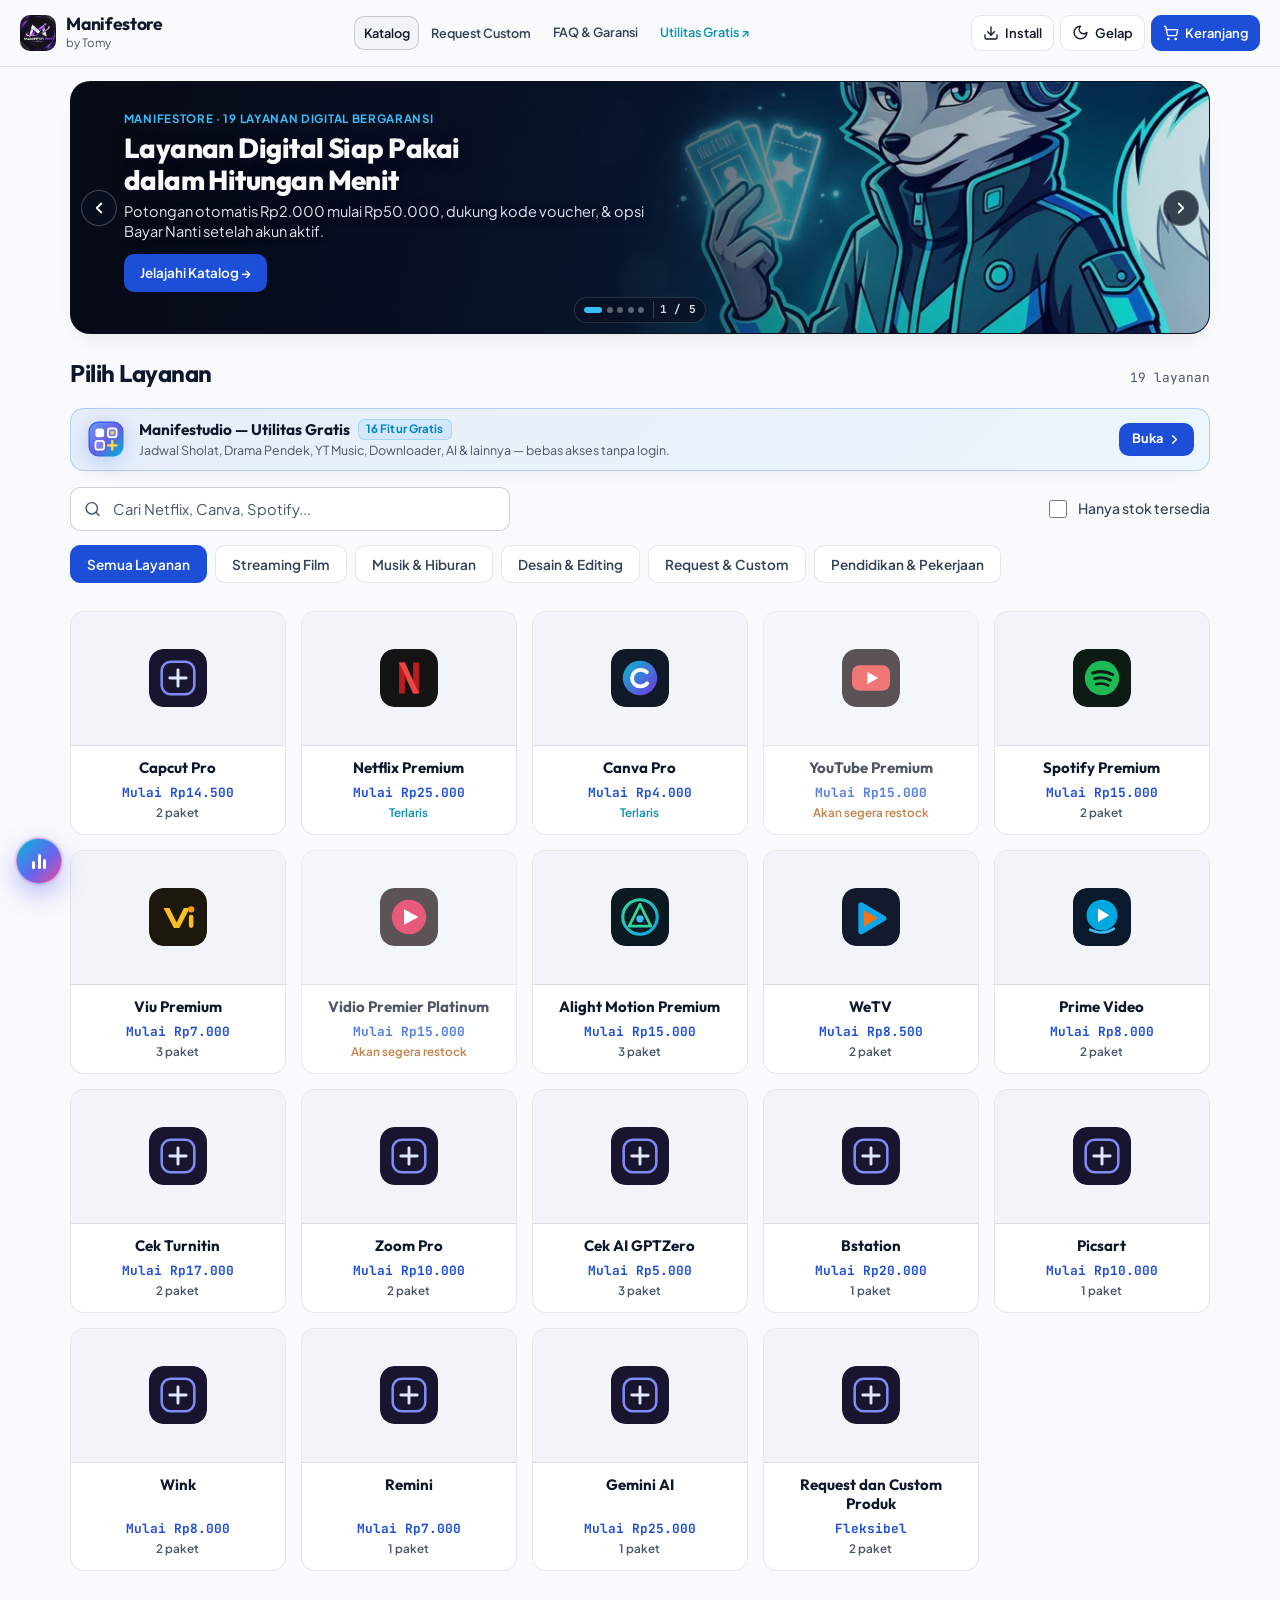
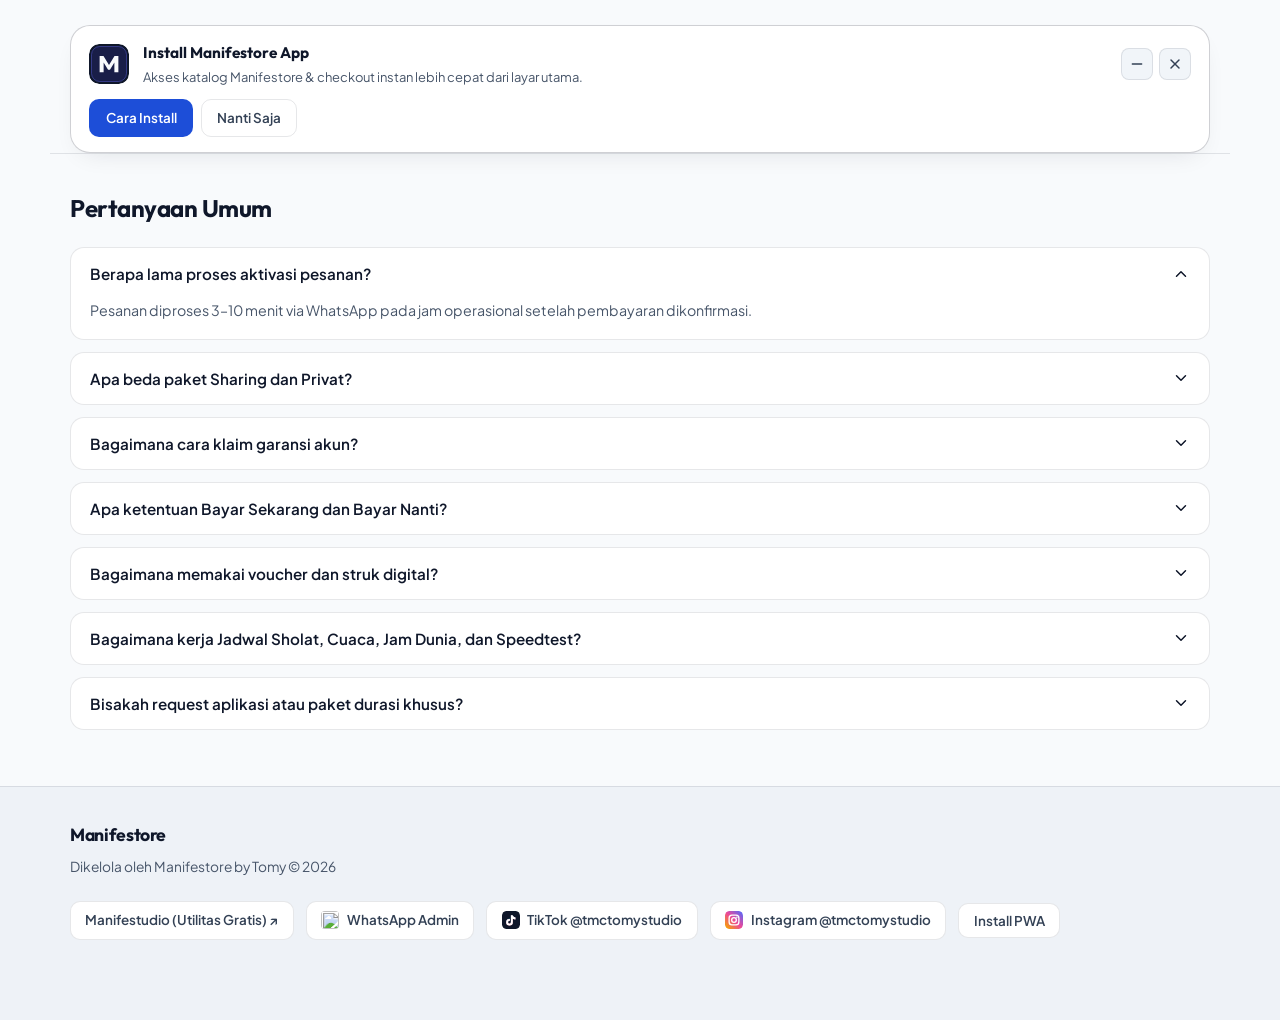
==== commit ce2c13cc: "v99: remove SSH & VPN Studio feature and sync 16 utilities" ====
--- a/index.html
+++ b/index.html
@@ -164,7 +164,6 @@
           <a href="./tools.html?tab=novel" class="header-nav-link">Novel Terpadu</a>
           <a href="./tools.html?tab=callerid" class="header-nav-link">Cek Nomor</a>
           <a href="./tools.html?tab=shortlink" class="header-nav-link">Shortlink Bypass</a>
-          <a href="./tools.html?tab=sshvpn" class="header-nav-link">SSH &amp; VPN</a>
         </nav>
 
         <div class="header-actions">
@@ -259,7 +258,7 @@
               <div class="banner-dots" id="banner-dots" role="tablist" aria-label="Pilih slide banner">
                 <button type="button" class="banner-dot is-active" data-slide-dot="0" aria-label="Slide 1: Katalog"></button>
               </div>
-              <span id="banner-slide-counter" class="banner-slide-counter mono-num" aria-live="polite">1 / 18</span>
+              <span id="banner-slide-counter" class="banner-slide-counter mono-num" aria-live="polite">1 / 17</span>
             </div>
           </div>
         </div>
@@ -276,7 +275,7 @@
           href="./tools.html"
           id="utilities-callout-card"
           class="utilities-callout-card"
-          aria-label="Buka Menu Utilitas — 17 Fitur Gratis"
+          aria-label="Buka Menu Utilitas — 16 Fitur Gratis"
         >
           <img
             src="./assets/icons/menu-utilitas.svg"
@@ -288,7 +287,7 @@
           <div class="utilities-callout-copy">
             <div class="utilities-callout-head">
               <strong class="utilities-callout-title">Menu Utilitas</strong>
-              <span class="utilities-callout-sub-tag">17 Fitur Gratis</span>
+              <span class="utilities-callout-sub-tag">16 Fitur Gratis</span>
             </div>
             <p class="utilities-callout-desc" hidden></p>
           </div>
--- a/css/styles.css
+++ b/css/styles.css
@@ -22845,915 +22845,3 @@
     justify-content: flex-end;
   }
 }
-
-/* ============================================================================
- * SSH & VPN Studio (v95) — Single-Elevation Network Provisioning Console
- * ============================================================================ */
-.sshvpn-panel {
-  padding: 0;
-  background: transparent;
-  border: none;
-  box-shadow: none;
-}
-
-.sshvpn-shell {
-  display: flex;
-  flex-direction: column;
-  gap: 1rem;
-  width: 100%;
-  color: var(--ink);
-  font-family: var(--font-sans);
-}
-
-.sshvpn-sr-only {
-  position: absolute;
-  width: 1px;
-  height: 1px;
-  padding: 0;
-  margin: -1px;
-  overflow: hidden;
-  clip: rect(0, 0, 0, 0);
-  white-space: nowrap;
-  border: 0;
-}
-
-.sshvpn-num,
-.sshvpn-mono {
-  font-family: var(--font-mono);
-  font-variant-numeric: tabular-nums;
-}
-
-.sshvpn-topbar {
-  display: flex;
-  flex-wrap: wrap;
-  align-items: center;
-  justify-content: space-between;
-  gap: 0.9rem 1.25rem;
-  padding: 1rem 1.15rem;
-  background: var(--surface);
-  border: 1px solid var(--border);
-  border-radius: var(--radius-lg);
-}
-
-.sshvpn-topbar-info {
-  display: flex;
-  flex-direction: column;
-  gap: 0.55rem;
-  min-width: 0;
-}
-
-.sshvpn-nav-tabs {
-  display: inline-flex;
-  align-items: center;
-  gap: 0.35rem;
-  padding: 0.25rem;
-  background: var(--surface-elevated);
-  border-radius: var(--radius-sm);
-  width: fit-content;
-}
-
-.sshvpn-nav-tab {
-  min-height: 36px;
-  padding: 0.4rem 0.9rem;
-  border: none;
-  border-radius: 8px;
-  background: transparent;
-  color: var(--ink-secondary);
-  font-size: 0.875rem;
-  font-weight: 600;
-  white-space: nowrap;
-  cursor: pointer;
-  transition: background-color 160ms var(--ease), color 160ms var(--ease);
-}
-
-.sshvpn-nav-tab:hover {
-  color: var(--ink);
-}
-
-.sshvpn-nav-tab.is-active {
-  background: var(--surface);
-  color: var(--ink);
-  box-shadow: 0 1px 2px rgba(2, 6, 23, 0.14);
-}
-
-.sshvpn-sync-summary {
-  display: flex;
-  flex-wrap: wrap;
-  align-items: center;
-  gap: 0.45rem;
-  font-size: 0.8rem;
-  color: var(--ink-muted);
-}
-
-.sshvpn-topbar-actions {
-  display: flex;
-  align-items: center;
-  gap: 0.5rem;
-  flex-shrink: 0;
-}
-
-.sshvpn-provider-drawer {
-  padding: 1rem 1.15rem;
-  background: var(--surface);
-  border: 1px solid var(--border);
-  border-radius: var(--radius-md);
-}
-
-.sshvpn-provider-drawer-head {
-  display: flex;
-  align-items: center;
-  justify-content: space-between;
-  gap: 1rem;
-  margin-bottom: 0.75rem;
-  font-size: 0.875rem;
-  color: var(--ink);
-}
-
-.sshvpn-provider-list {
-  display: grid;
-  grid-template-columns: repeat(auto-fill, minmax(230px, 1fr));
-  gap: 0.5rem 1rem;
-}
-
-.sshvpn-provider-row {
-  display: flex;
-  align-items: center;
-  justify-content: space-between;
-  gap: 0.65rem;
-  padding: 0.45rem 0;
-  border-bottom: 1px solid var(--border);
-  font-size: 0.8rem;
-  color: var(--ink-secondary);
-}
-
-.sshvpn-provider-row .is-ok {
-  color: var(--success);
-  font-weight: 600;
-}
-
-.sshvpn-provider-row .is-warn {
-  color: var(--warning);
-  font-weight: 500;
-}
-
-.sshvpn-body {
-  display: flex;
-  flex-direction: column;
-  gap: 1rem;
-}
-
-.sshvpn-proto-strip {
-  display: flex;
-  flex-wrap: wrap;
-  align-items: center;
-  gap: 0.45rem;
-  padding-bottom: 0.25rem;
-}
-
-.sshvpn-proto-btn {
-  display: inline-flex;
-  align-items: center;
-  gap: 0.45rem;
-  min-height: 40px;
-  padding: 0.45rem 0.85rem;
-  border-radius: var(--radius-sm);
-  border: 1px solid var(--border);
-  background: var(--surface);
-  color: var(--ink-secondary);
-  font-size: 0.84rem;
-  font-weight: 600;
-  white-space: nowrap;
-  flex-shrink: 0;
-  cursor: pointer;
-  transition: border-color 160ms var(--ease), background-color 160ms var(--ease), color 160ms var(--ease);
-}
-
-.sshvpn-proto-btn:hover {
-  border-color: var(--border-strong);
-  color: var(--ink);
-}
-
-.sshvpn-proto-btn.is-active {
-  background: var(--primary);
-  border-color: var(--primary);
-  color: var(--primary-ink);
-}
-
-.sshvpn-proto-count {
-  font-size: 0.74rem;
-  opacity: 0.82;
-}
-
-.sshvpn-filter-bar {
-  display: flex;
-  flex-wrap: wrap;
-  align-items: center;
-  gap: 0.65rem;
-}
-
-.sshvpn-filter-field {
-  flex: 1 1 220px;
-  min-width: 0;
-}
-
-.sshvpn-filter-select {
-  flex: 0 1 210px;
-}
-
-.sshvpn-input,
-.sshvpn-select {
-  width: 100%;
-  min-height: 42px;
-  padding: 0.55rem 0.85rem;
-  border-radius: var(--radius-sm);
-  border: 1px solid var(--border-strong);
-  background: var(--surface);
-  color: var(--ink);
-  font-size: 0.9rem;
-  font-family: var(--font-sans);
-  transition: border-color 160ms var(--ease);
-}
-
-.sshvpn-input:focus,
-.sshvpn-select:focus {
-  outline: 2px solid var(--primary);
-  outline-offset: 1px;
-  border-color: var(--primary);
-}
-
-.sshvpn-checkbox-label {
-  display: inline-flex;
-  align-items: center;
-  gap: 0.5rem;
-  min-height: 42px;
-  padding: 0 0.75rem;
-  border-radius: var(--radius-sm);
-  border: 1px solid var(--border);
-  background: var(--surface);
-  color: var(--ink-secondary);
-  font-size: 0.84rem;
-  font-weight: 600;
-  white-space: nowrap;
-  cursor: pointer;
-}
-
-.sshvpn-checkbox-label input {
-  width: 16px;
-  height: 16px;
-  accent-color: var(--primary);
-}
-
-.sshvpn-workspace-grid {
-  display: grid;
-  grid-template-columns: minmax(0, 1.05fr) minmax(0, 1fr);
-  gap: 1.25rem;
-  align-items: start;
-}
-
-.sshvpn-list-col,
-.sshvpn-form-col {
-  display: flex;
-  flex-direction: column;
-  gap: 1rem;
-  min-width: 0;
-}
-
-.sshvpn-col-head {
-  display: flex;
-  align-items: baseline;
-  justify-content: space-between;
-  gap: 0.75rem;
-}
-
-.sshvpn-col-title {
-  margin: 0;
-  font-family: var(--font-display);
-  font-size: 1.05rem;
-  font-weight: 700;
-  color: var(--ink);
-}
-
-.sshvpn-col-meta {
-  font-size: 0.8rem;
-  color: var(--ink-muted);
-}
-
-.sshvpn-server-list {
-  display: flex;
-  flex-direction: column;
-  gap: 0.6rem;
-  max-height: 760px;
-  overflow-y: auto;
-  padding-right: 0.25rem;
-}
-
-.sshvpn-server-item {
-  display: flex;
-  flex-direction: column;
-  gap: 0.45rem;
-  width: 100%;
-  padding: 0.9rem 1rem;
-  text-align: left;
-  border-radius: var(--radius-md);
-  border: 1px solid var(--border);
-  background: var(--surface);
-  color: var(--ink);
-  cursor: pointer;
-  transition: border-color 160ms var(--ease), background-color 160ms var(--ease);
-}
-
-.sshvpn-server-item:hover {
-  border-color: var(--border-strong);
-  background: var(--surface-elevated);
-}
-
-.sshvpn-server-item.is-selected {
-  border-color: var(--primary);
-  background: var(--surface-elevated);
-  box-shadow: inset 0 0 0 1px var(--primary);
-}
-
-.sshvpn-server-top {
-  display: flex;
-  align-items: center;
-  justify-content: space-between;
-  gap: 0.65rem;
-}
-
-.sshvpn-server-name-wrap {
-  display: flex;
-  align-items: center;
-  gap: 0.5rem;
-  min-width: 0;
-}
-
-.sshvpn-flag {
-  font-size: 1.1rem;
-  line-height: 1;
-  flex-shrink: 0;
-}
-
-.sshvpn-server-name {
-  font-weight: 700;
-  font-size: 0.94rem;
-  color: var(--ink);
-  overflow: hidden;
-  text-overflow: ellipsis;
-  white-space: nowrap;
-}
-
-.sshvpn-mode-text {
-  font-size: 0.76rem;
-  font-weight: 700;
-  white-space: nowrap;
-  flex-shrink: 0;
-}
-
-.sshvpn-mode-text.is-instant {
-  color: var(--success);
-}
-
-.sshvpn-mode-text.is-portal {
-  color: var(--accent);
-}
-
-.sshvpn-server-meta,
-.sshvpn-server-metrics {
-  display: flex;
-  flex-wrap: wrap;
-  align-items: center;
-  gap: 0.35rem;
-  font-size: 0.78rem;
-  color: var(--ink-muted);
-}
-
-.sshvpn-server-meta .sshvpn-mono {
-  color: var(--ink-secondary);
-  word-break: break-all;
-}
-
-.sshvpn-slot-row {
-  display: flex;
-  align-items: center;
-  gap: 0.65rem;
-  margin-top: 0.1rem;
-}
-
-.sshvpn-slot-bar {
-  flex: 1 1 auto;
-  height: 6px;
-  border-radius: 999px;
-  background: var(--bg-subtle);
-  overflow: hidden;
-}
-
-.sshvpn-slot-fill {
-  display: block;
-  height: 100%;
-  border-radius: 999px;
-}
-
-.sshvpn-slot-fill.is-available,
-.sshvpn-slot-fill.is-unlimited {
-  background: var(--success);
-}
-
-.sshvpn-slot-fill.is-low {
-  background: var(--warning);
-}
-
-.sshvpn-slot-fill.is-full {
-  background: var(--danger);
-}
-
-.sshvpn-slot-label {
-  font-size: 0.76rem;
-  font-weight: 600;
-  white-space: nowrap;
-}
-
-.sshvpn-slot-label.is-available,
-.sshvpn-slot-label.is-unlimited {
-  color: var(--success);
-}
-
-.sshvpn-slot-label.is-low {
-  color: var(--warning);
-}
-
-.sshvpn-slot-label.is-full {
-  color: var(--danger);
-}
-
-.sshvpn-spec-card,
-.sshvpn-form-card,
-.sshvpn-result-card,
-.sshvpn-history-card {
-  padding: 1.15rem 1.25rem;
-  border-radius: var(--radius-lg);
-  border: 1px solid var(--border);
-  background: var(--surface);
-}
-
-.sshvpn-spec-head,
-.sshvpn-form-head,
-.sshvpn-result-head,
-.sshvpn-history-top {
-  display: flex;
-  align-items: flex-start;
-  justify-content: space-between;
-  gap: 0.75rem;
-  margin-bottom: 0.9rem;
-}
-
-.sshvpn-spec-kicker,
-.sshvpn-result-kicker,
-.sshvpn-history-meta {
-  margin: 0 0 0.2rem;
-  font-size: 0.76rem;
-  font-weight: 600;
-  color: var(--ink-muted);
-}
-
-.sshvpn-spec-title,
-.sshvpn-result-title,
-.sshvpn-history-title {
-  margin: 0;
-  font-family: var(--font-display);
-  font-size: 1.08rem;
-  font-weight: 700;
-  color: var(--ink);
-}
-
-.sshvpn-form-title {
-  margin: 0;
-  font-family: var(--font-display);
-  font-size: 1rem;
-  font-weight: 700;
-  color: var(--ink);
-}
-
-.sshvpn-spec-grid {
-  display: grid;
-  grid-template-columns: repeat(2, minmax(0, 1fr));
-  gap: 0.75rem 1rem;
-  margin: 0;
-}
-
-.sshvpn-spec-grid dt {
-  font-size: 0.75rem;
-  color: var(--ink-muted);
-  margin-bottom: 0.15rem;
-}
-
-.sshvpn-spec-grid dd {
-  margin: 0;
-  font-size: 0.84rem;
-  color: var(--ink);
-  word-break: break-word;
-}
-
-.sshvpn-form-card {
-  display: flex;
-  flex-direction: column;
-  gap: 0.95rem;
-}
-
-.sshvpn-field-grid {
-  display: grid;
-  grid-template-columns: minmax(0, 1fr);
-  gap: 0.85rem;
-}
-
-.sshvpn-field-grid.is-two-col {
-  grid-template-columns: repeat(2, minmax(0, 1fr));
-}
-
-.sshvpn-field {
-  display: flex;
-  flex-direction: column;
-  gap: 0.35rem;
-}
-
-.sshvpn-field label,
-.sshvpn-field-label {
-  font-size: 0.82rem;
-  font-weight: 600;
-  color: var(--ink-secondary);
-}
-
-.sshvpn-hint {
-  font-size: 0.74rem;
-  color: var(--ink-muted);
-}
-
-.sshvpn-duration-group {
-  display: grid;
-  grid-template-columns: repeat(4, minmax(0, 1fr));
-  gap: 0.5rem;
-}
-
-.sshvpn-duration-btn {
-  display: flex;
-  flex-direction: column;
-  align-items: flex-start;
-  gap: 0.1rem;
-  padding: 0.55rem 0.7rem;
-  border-radius: var(--radius-sm);
-  border: 1px solid var(--border-strong);
-  background: var(--bg-subtle);
-  color: var(--ink-secondary);
-  cursor: pointer;
-  transition: border-color 160ms var(--ease), background-color 160ms var(--ease), color 160ms var(--ease);
-}
-
-.sshvpn-duration-btn strong {
-  font-size: 0.88rem;
-  color: var(--ink);
-}
-
-.sshvpn-duration-btn span {
-  font-size: 0.72rem;
-  color: var(--ink-muted);
-}
-
-.sshvpn-duration-btn.is-active {
-  border-color: var(--primary);
-  background: var(--primary);
-  color: var(--primary-ink);
-}
-
-.sshvpn-duration-btn.is-active strong,
-.sshvpn-duration-btn.is-active span {
-  color: var(--primary-ink);
-}
-
-.sshvpn-btn {
-  display: inline-flex;
-  align-items: center;
-  justify-content: center;
-  gap: 0.45rem;
-  min-height: 40px;
-  padding: 0.5rem 1rem;
-  border-radius: var(--radius-sm);
-  border: 1px solid transparent;
-  font-size: 0.86rem;
-  font-weight: 600;
-  white-space: nowrap;
-  text-decoration: none;
-  cursor: pointer;
-  transition: background-color 160ms var(--ease), border-color 160ms var(--ease), color 160ms var(--ease);
-}
-
-.sshvpn-btn:disabled {
-  opacity: 0.6;
-  cursor: not-allowed;
-}
-
-.sshvpn-btn-primary {
-  background: var(--primary);
-  color: var(--primary-ink);
-}
-
-.sshvpn-btn-primary:hover:not(:disabled) {
-  background: var(--primary-hover);
-}
-
-.sshvpn-btn-secondary {
-  background: var(--surface-elevated);
-  border-color: var(--border-strong);
-  color: var(--ink);
-}
-
-.sshvpn-btn-secondary:hover:not(:disabled) {
-  background: var(--surface-hover);
-}
-
-.sshvpn-btn-accent {
-  background: var(--success);
-  color: #ffffff;
-}
-
-.sshvpn-btn-danger {
-  background: var(--danger);
-  color: #ffffff;
-}
-
-.sshvpn-btn-ghost {
-  background: transparent;
-  color: var(--ink-muted);
-}
-
-.sshvpn-btn-ghost:hover {
-  color: var(--danger);
-  background: var(--danger-soft);
-}
-
-.sshvpn-link-btn {
-  padding: 0.25rem 0.5rem;
-  border: none;
-  background: transparent;
-  color: var(--primary-hover);
-  font-size: 0.82rem;
-  font-weight: 600;
-  cursor: pointer;
-}
-
-.sshvpn-submit-btn {
-  width: 100%;
-  min-height: 44px;
-  font-size: 0.94rem;
-}
-
-.sshvpn-alert-error {
-  padding: 0.75rem 0.9rem;
-  border-radius: var(--radius-sm);
-  border: 1px solid var(--danger);
-  background: var(--danger-soft);
-  color: var(--ink);
-  font-size: 0.84rem;
-}
-
-.sshvpn-result-card.is-instant {
-  border-color: var(--success);
-}
-
-.sshvpn-result-card.is-portal {
-  border-color: var(--accent);
-}
-
-.sshvpn-portal-notice {
-  margin: 0 0 0.9rem;
-  padding: 0.75rem 0.9rem;
-  border-radius: var(--radius-sm);
-  background: var(--accent-soft);
-  color: var(--ink);
-  font-size: 0.83rem;
-  line-height: 1.5;
-}
-
-.sshvpn-expiry-text {
-  font-size: 0.78rem;
-  font-weight: 700;
-  color: var(--success);
-  white-space: nowrap;
-}
-
-.sshvpn-expiry-text.is-expired {
-  color: var(--danger);
-}
-
-.sshvpn-subtabs {
-  display: flex;
-  flex-wrap: wrap;
-  gap: 0.35rem;
-  margin-bottom: 0.85rem;
-  padding-bottom: 0.65rem;
-  border-bottom: 1px solid var(--border);
-}
-
-.sshvpn-subtab {
-  min-height: 34px;
-  padding: 0.35rem 0.75rem;
-  border-radius: 8px;
-  border: 1px solid transparent;
-  background: transparent;
-  color: var(--ink-secondary);
-  font-size: 0.8rem;
-  font-weight: 600;
-  cursor: pointer;
-}
-
-.sshvpn-subtab.is-active {
-  background: var(--surface-elevated);
-  border-color: var(--border-strong);
-  color: var(--ink);
-}
-
-.sshvpn-detail-grid {
-  display: flex;
-  flex-direction: column;
-  gap: 0.5rem;
-  margin: 0 0 1rem;
-}
-
-.sshvpn-detail-row {
-  display: flex;
-  align-items: flex-start;
-  justify-content: space-between;
-  gap: 0.35rem 1rem;
-  padding-bottom: 0.45rem;
-  border-bottom: 1px solid var(--border);
-}
-
-.sshvpn-detail-row dt {
-  font-size: 0.8rem;
-  color: var(--ink-muted);
-  flex-shrink: 0;
-}
-
-.sshvpn-detail-row dd {
-  margin: 0;
-  font-size: 0.82rem;
-  color: var(--ink);
-  word-break: break-word;
-  text-align: right;
-  max-width: 68%;
-}
-
-.sshvpn-code-block {
-  margin: 0 0 1rem;
-  padding: 0.85rem;
-  border-radius: var(--radius-sm);
-  background: var(--bg);
-  border: 1px solid var(--border);
-  color: var(--ink);
-  font-family: var(--font-mono);
-  font-size: 0.78rem;
-  line-height: 1.5;
-  overflow-x: auto;
-  max-height: 260px;
-  white-space: pre-wrap;
-  word-break: break-all;
-}
-
-.sshvpn-result-actions,
-.sshvpn-history-actions {
-  display: flex;
-  flex-wrap: wrap;
-  gap: 0.5rem;
-}
-
-.sshvpn-history-bar {
-  display: flex;
-  flex-wrap: wrap;
-  align-items: center;
-  justify-content: space-between;
-  gap: 0.75rem;
-}
-
-.sshvpn-confirm-inline {
-  display: inline-flex;
-  align-items: center;
-  gap: 0.5rem;
-  font-size: 0.84rem;
-  color: var(--ink-secondary);
-}
-
-.sshvpn-history-grid {
-  display: grid;
-  grid-template-columns: repeat(auto-fill, minmax(320px, 1fr));
-  gap: 0.9rem;
-}
-
-.sshvpn-history-info {
-  display: flex;
-  flex-wrap: wrap;
-  gap: 0.4rem;
-  margin-bottom: 0.85rem;
-  font-size: 0.8rem;
-  color: var(--ink-secondary);
-  word-break: break-all;
-}
-
-.sshvpn-empty-state {
-  display: flex;
-  flex-direction: column;
-  align-items: center;
-  justify-content: center;
-  text-align: center;
-  gap: 0.5rem;
-  padding: 2.25rem 1.25rem;
-  border-radius: var(--radius-lg);
-  border: 1px dashed var(--border-strong);
-  background: var(--surface);
-}
-
-.sshvpn-empty-title {
-  margin: 0;
-  font-weight: 700;
-  font-size: 0.98rem;
-  color: var(--ink);
-}
-
-.sshvpn-empty-desc {
-  margin: 0 0 0.35rem;
-  max-width: 48ch;
-  font-size: 0.85rem;
-  color: var(--ink-muted);
-  line-height: 1.55;
-}
-
-.sshvpn-server-skeleton {
-  display: flex;
-  flex-direction: column;
-  gap: 0.5rem;
-  padding: 0.95rem 1rem;
-  border-radius: var(--radius-md);
-  border: 1px solid var(--border);
-  background: var(--surface);
-}
-
-.sshvpn-skel-line {
-  height: 12px;
-  border-radius: 6px;
-  background: var(--surface-elevated);
-}
-
-.sshvpn-skel-line.w-60 { width: 60%; }
-.sshvpn-skel-line.w-90 { width: 90%; }
-.sshvpn-skel-line.w-40 { width: 40%; }
-
-@media (max-width: 960px) {
-  .sshvpn-proto-strip {
-    flex-wrap: nowrap;
-    overflow-x: auto;
-    scrollbar-width: thin;
-  }
-  .sshvpn-workspace-grid {
-    grid-template-columns: minmax(0, 1fr);
-  }
-  .sshvpn-server-list {
-    max-height: 440px;
-  }
-}
-
-@media (max-width: 640px) {
-  .sshvpn-topbar {
-    padding: 0.85rem;
-  }
-  .sshvpn-topbar-actions {
-    width: 100%;
-  }
-  .sshvpn-topbar-actions .sshvpn-btn {
-    flex: 1 1 auto;
-  }
-  .sshvpn-filter-bar {
-    display: grid;
-    grid-template-columns: repeat(2, minmax(0, 1fr));
-    gap: 0.5rem;
-  }
-  .sshvpn-filter-field:first-child,
-  .sshvpn-checkbox-label {
-    grid-column: 1 / -1;
-  }
-  .sshvpn-filter-select {
-    flex: none;
-    width: 100%;
-  }
-  .sshvpn-spec-grid,
-  .sshvpn-field-grid.is-two-col {
-    grid-template-columns: minmax(0, 1fr);
-  }
-  .sshvpn-duration-group {
-    grid-template-columns: repeat(2, minmax(0, 1fr));
-  }
-  .sshvpn-detail-row {
-    flex-direction: column;
-    gap: 0.2rem;
-  }
-  .sshvpn-detail-row dd {
-    text-align: left;
-    max-width: 100%;
-  }
-}
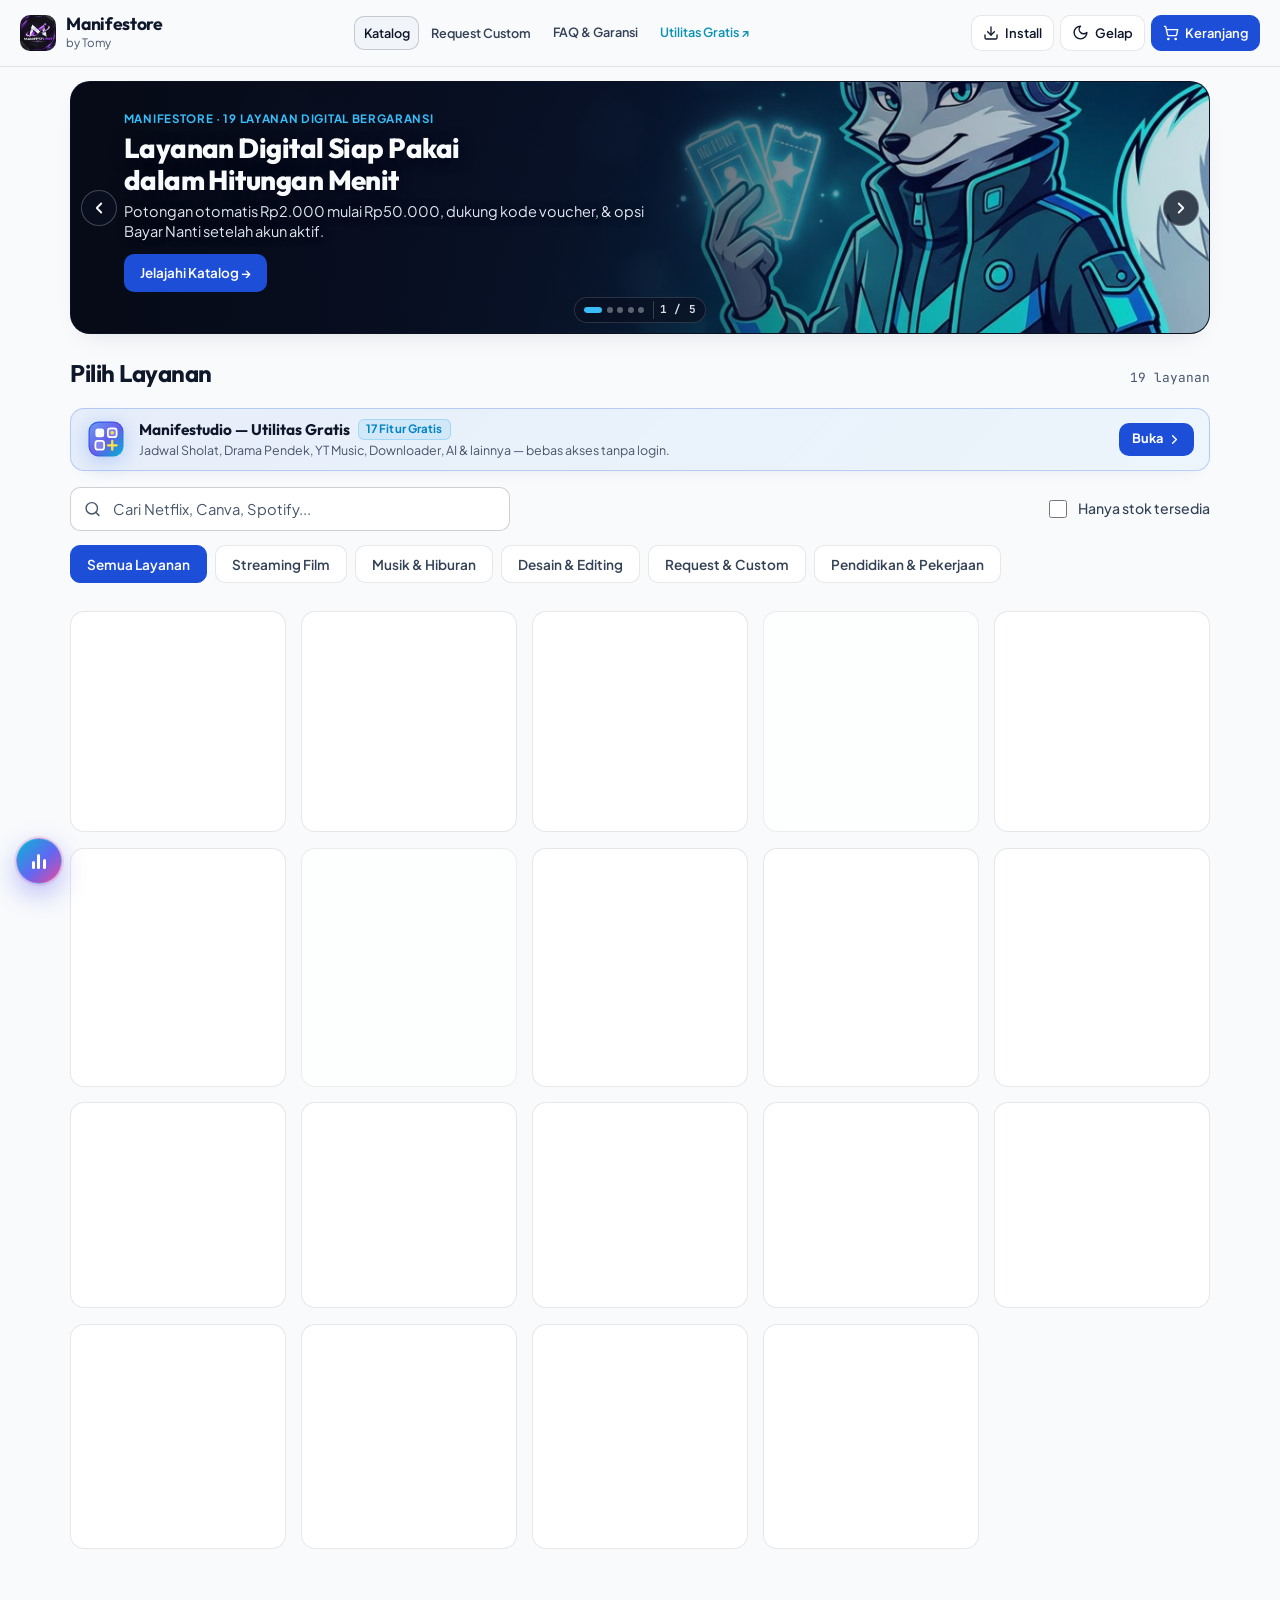
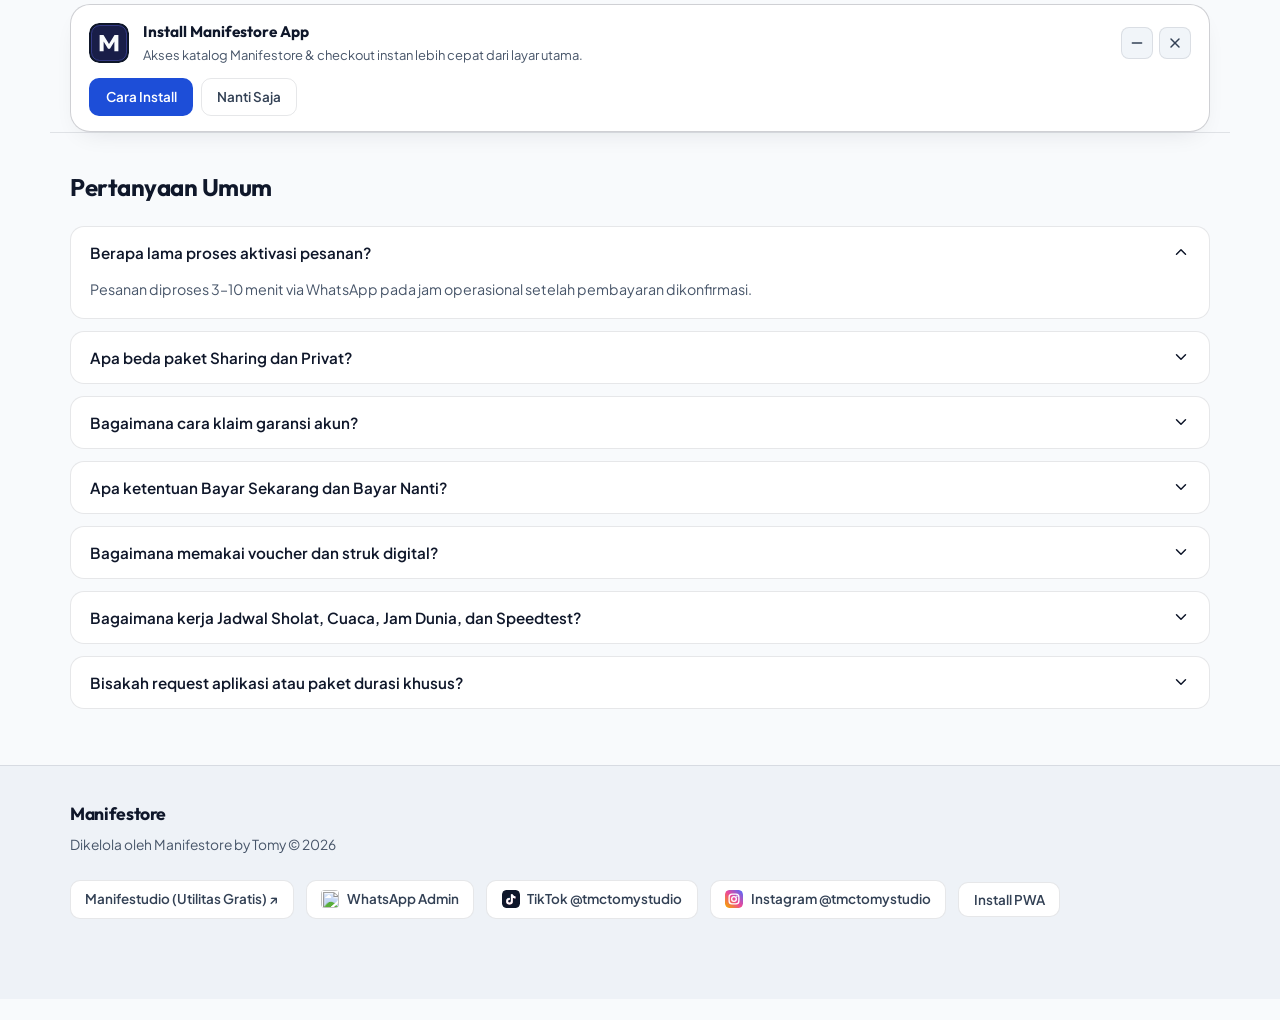
==== commit cb8cef40: "v102: add Please Donate (Saweria & SociaBuzz Tribe) with live Top Donatur Leaderboard" ====
--- a/index.html
+++ b/index.html
@@ -88,8 +88,8 @@
     />
 
     <!-- Styles -->
-    <link rel="stylesheet" href="./css/tokens.css?v=91" />
-    <link rel="stylesheet" href="./css/styles.css?v=91" />
+    <link rel="stylesheet" href="./css/tokens.css?v=102" />
+    <link rel="stylesheet" href="./css/styles.css?v=102" />
     <script>
       (function () {
         try {
@@ -98,7 +98,7 @@
             document.documentElement.setAttribute('data-theme', savedTheme);
           }
         } catch (e) {}
-        var CURRENT_CACHE = 'manifestudio-cache-v91';
+        var CURRENT_CACHE = 'manifestudio-cache-v102';
         window.addEventListener('load', function () {
           if ('caches' in window) {
             caches.keys().then(function (keys) {
@@ -108,7 +108,7 @@
             });
           }
           if ('serviceWorker' in navigator) {
-            navigator.serviceWorker.register('./sw.js?v=91').then(function (reg) {
+            navigator.serviceWorker.register('./sw.js?v=102').then(function (reg) {
               reg.update();
             }).catch(function () {});
           }
@@ -164,6 +164,7 @@
           <a href="./tools.html?tab=novel" class="header-nav-link">Novel Terpadu</a>
           <a href="./tools.html?tab=callerid" class="header-nav-link">Cek Nomor</a>
           <a href="./tools.html?tab=shortlink" class="header-nav-link">Shortlink Bypass</a>
+          <a href="./tools.html?tab=donate" class="header-nav-link">Please Donate</a>
         </nav>
 
         <div class="header-actions">
@@ -258,7 +259,7 @@
               <div class="banner-dots" id="banner-dots" role="tablist" aria-label="Pilih slide banner">
                 <button type="button" class="banner-dot is-active" data-slide-dot="0" aria-label="Slide 1: Katalog"></button>
               </div>
-              <span id="banner-slide-counter" class="banner-slide-counter mono-num" aria-live="polite">1 / 17</span>
+              <span id="banner-slide-counter" class="banner-slide-counter mono-num" aria-live="polite">1 / 18</span>
             </div>
           </div>
         </div>
@@ -275,7 +276,7 @@
           href="./tools.html"
           id="utilities-callout-card"
           class="utilities-callout-card"
-          aria-label="Buka Menu Utilitas — 16 Fitur Gratis"
+          aria-label="Buka Menu Utilitas — 17 Fitur Gratis"
         >
           <img
             src="./assets/icons/menu-utilitas.svg"
@@ -287,7 +288,7 @@
           <div class="utilities-callout-copy">
             <div class="utilities-callout-head">
               <strong class="utilities-callout-title">Menu Utilitas</strong>
-              <span class="utilities-callout-sub-tag">16 Fitur Gratis</span>
+              <span class="utilities-callout-sub-tag">17 Fitur Gratis</span>
             </div>
             <p class="utilities-callout-desc" hidden></p>
           </div>
--- a/css/styles.css
+++ b/css/styles.css
@@ -8685,9 +8685,9 @@
    ========================================================================== */
 .conv-auto-dropdown-bar {
   display: grid;
-  grid-template-columns: minmax(0, 1.15fr) minmax(0, 1.35fr);
+  grid-template-columns: minmax(0, 1.05fr) minmax(0, 1.45fr);
   gap: 0.9rem;
-  align-items: stretch;
+  align-items: start;
   margin-top: 0.85rem;
   padding: 0.95rem 1.05rem;
   border-radius: 14px;
@@ -8772,30 +8772,303 @@
 
 .conv-select-row {
   display: flex;
-  align-items: center;
-  gap: 0.55rem;
-  min-width: 0;
-}
-
-.conv-target-select {
+  align-items: flex-start;
+  gap: 0.6rem;
+  min-width: 0;
+}
+
+.conv-select-row .btn,
+.conv-run-cta {
+  min-height: 48px;
+  flex: 0 0 auto;
+}
+
+.conv-fmt-picker {
+  position: relative;
   flex: 1 1 auto;
   min-width: 0;
-  height: 40px;
-  padding: 0 0.8rem;
-  border-radius: 10px;
-  border: 1px solid var(--border-strong);
-  background-color: var(--surface);
-  color: var(--ink);
-  font-size: 0.84rem;
-  font-weight: 600;
+}
+
+.conv-fmt-trigger {
+  width: 100%;
+  min-height: 48px;
+  padding: 0.45rem 0.72rem;
+  border-radius: 12px;
+  border: 1.5px solid var(--border-strong);
+  background: var(--surface);
+  color: var(--ink);
+  display: flex;
+  align-items: center;
+  gap: 0.65rem;
+  text-align: left;
   cursor: pointer;
+  transition: border-color 0.16s ease, box-shadow 0.16s ease, background-color 0.16s ease;
+}
+
+.conv-fmt-trigger:hover {
+  border-color: var(--accent);
+  background: var(--surface-elevated);
+}
+
+.conv-fmt-picker.is-open .conv-fmt-trigger,
+.conv-fmt-trigger:focus-visible {
   outline: none;
-  transition: border-color 0.15s ease, box-shadow 0.15s ease;
-}
-
-.conv-target-select:focus {
   border-color: var(--accent);
   box-shadow: 0 0 0 3px var(--accent-soft);
+}
+
+.conv-fmt-ext {
+  flex: 0 0 auto;
+  min-width: 46px;
+  padding: 0.24rem 0.48rem;
+  border-radius: 8px;
+  background: var(--accent-soft);
+  color: var(--accent);
+  font-size: 0.72rem;
+  font-weight: 800;
+  text-align: center;
+  letter-spacing: 0.03em;
+}
+
+.conv-fmt-trigger-copy {
+  flex: 1 1 auto;
+  min-width: 0;
+  display: flex;
+  flex-direction: column;
+  gap: 0.08rem;
+}
+
+.conv-fmt-trigger-name {
+  font-size: 0.86rem;
+  font-weight: 700;
+  color: var(--ink);
+  line-height: 1.2;
+}
+
+.conv-fmt-trigger-desc {
+  font-size: 0.74rem;
+  color: var(--ink-secondary);
+  line-height: 1.25;
+  white-space: nowrap;
+  overflow: hidden;
+  text-overflow: ellipsis;
+}
+
+.conv-fmt-chevron {
+  flex: 0 0 auto;
+  color: var(--ink-secondary);
+  display: inline-flex;
+  align-items: center;
+  transition: transform 0.18s ease;
+}
+
+.conv-fmt-picker.is-open .conv-fmt-chevron {
+  transform: rotate(180deg);
+  color: var(--accent);
+}
+
+.conv-fmt-menu {
+  position: relative;
+  margin-top: 0.55rem;
+  z-index: 20;
+  border-radius: 14px;
+  border: 1px solid var(--border-strong);
+  background: var(--surface);
+  box-shadow: 0 12px 28px -10px rgba(15, 23, 42, 0.16), 0 2px 8px -2px rgba(15, 23, 42, 0.08);
+  overflow: hidden;
+  width: 100%;
+}
+
+.conv-fmt-menu-head {
+  display: flex;
+  align-items: center;
+  gap: 0.5rem;
+  padding: 0.65rem 0.72rem;
+  border-bottom: 1px solid var(--border);
+  background: var(--surface-elevated);
+}
+
+.conv-fmt-search-wrap {
+  position: relative;
+  flex: 1 1 auto;
+  min-width: 0;
+}
+
+.conv-fmt-search-ico {
+  position: absolute;
+  left: 0.7rem;
+  top: 50%;
+  transform: translateY(-50%);
+  color: var(--ink-secondary);
+  pointer-events: none;
+}
+
+.conv-fmt-search-input {
+  width: 100%;
+  height: 36px;
+  padding: 0 0.75rem 0 2.1rem;
+  border-radius: 9px;
+  border: 1px solid var(--border-strong);
+  background: var(--surface);
+  color: var(--ink);
+  font-size: 0.82rem;
+  outline: none;
+  box-sizing: border-box;
+}
+
+.conv-fmt-search-input:focus {
+  border-color: var(--accent);
+  box-shadow: 0 0 0 2px var(--accent-soft);
+}
+
+.conv-fmt-close-btn {
+  flex: 0 0 auto;
+  width: 34px;
+  height: 34px;
+  border-radius: 9px;
+  border: 1px solid var(--border);
+  background: var(--surface);
+  color: var(--ink-secondary);
+  display: inline-flex;
+  align-items: center;
+  justify-content: center;
+  cursor: pointer;
+}
+
+.conv-fmt-close-btn:hover {
+  color: var(--ink);
+  border-color: var(--border-strong);
+}
+
+.conv-fmt-menu-body {
+  max-height: min(380px, 54vh);
+  overflow-y: auto;
+  overscroll-behavior: contain;
+  padding: 0.6rem 0.7rem 0.75rem;
+  display: flex;
+  flex-direction: column;
+  gap: 0.75rem;
+}
+
+.conv-fmt-group {
+  display: flex;
+  flex-direction: column;
+  gap: 0.38rem;
+}
+
+.conv-fmt-group-title {
+  font-size: 0.69rem;
+  font-weight: 800;
+  text-transform: uppercase;
+  letter-spacing: 0.06em;
+  color: var(--ink-secondary);
+  padding: 0.1rem 0.25rem;
+}
+
+.conv-fmt-grid {
+  display: grid;
+  grid-template-columns: repeat(auto-fill, minmax(220px, 1fr));
+  gap: 0.45rem;
+}
+
+.conv-fmt-option {
+  width: 100%;
+  padding: 0.54rem 0.65rem;
+  border-radius: 10px;
+  border: 1px solid var(--border);
+  background: var(--surface-elevated);
+  color: var(--ink);
+  display: flex;
+  align-items: center;
+  gap: 0.55rem;
+  text-align: left;
+  cursor: pointer;
+  transition: border-color 0.14s ease, background-color 0.14s ease, transform 0.12s ease;
+  min-width: 0;
+  overflow: hidden;
+}
+
+.conv-fmt-option:hover {
+  border-color: var(--accent);
+  background: var(--surface);
+}
+
+.conv-fmt-option.is-selected {
+  border-color: var(--accent);
+  background: var(--accent-soft);
+}
+
+.conv-fmt-option.is-selected .conv-fmt-ext {
+  background: var(--accent);
+  color: #ffffff;
+}
+
+.conv-fmt-copy {
+  flex: 1 1 auto;
+  min-width: 0;
+  display: flex;
+  flex-direction: column;
+  gap: 0.12rem;
+}
+
+.conv-fmt-name-row {
+  display: flex;
+  align-items: center;
+  flex-wrap: wrap;
+  gap: 0.32rem;
+  min-width: 0;
+}
+
+.conv-fmt-name {
+  font-size: 0.82rem;
+  font-weight: 700;
+  color: var(--ink);
+  line-height: 1.2;
+}
+
+.conv-fmt-tag {
+  font-size: 0.64rem;
+  font-weight: 700;
+  padding: 0.08rem 0.36rem;
+  border-radius: 5px;
+  background: var(--surface);
+  border: 1px solid var(--border);
+  color: var(--ink-secondary);
+  white-space: nowrap;
+}
+
+.conv-fmt-desc {
+  font-size: 0.71rem;
+  color: var(--ink-secondary);
+  line-height: 1.28;
+  display: -webkit-box;
+  -webkit-line-clamp: 2;
+  -webkit-box-orient: vertical;
+  overflow: hidden;
+}
+
+.conv-fmt-check {
+  flex: 0 0 auto;
+  width: 18px;
+  display: inline-flex;
+  align-items: center;
+  justify-content: center;
+  color: var(--accent);
+}
+
+.conv-fmt-empty {
+  padding: 1.4rem 0.8rem;
+  text-align: center;
+  font-size: 0.82rem;
+  color: var(--ink-secondary);
+}
+
+.conv-run-cta {
+  flex: 0 0 auto;
+  min-height: 48px;
+  padding-inline: 1.05rem;
+  border-radius: 12px;
+  white-space: nowrap;
 }
 
 .tool-live-progress-box {
@@ -8868,10 +9141,21 @@
     flex-direction: column;
     align-items: stretch;
   }
-  .conv-target-select,
+  .conv-fmt-picker,
+  .conv-run-cta,
   .conv-select-row .btn {
     width: 100%;
     justify-content: center;
+  }
+  .conv-fmt-menu {
+    position: static;
+    margin-top: 0.5rem;
+    min-width: 0;
+    width: 100%;
+    box-shadow: 0 8px 24px -8px rgba(15, 23, 42, 0.18);
+  }
+  .conv-fmt-grid {
+    grid-template-columns: 1fr;
   }
 }
 
@@ -22845,3 +23129,1000 @@
     justify-content: flex-end;
   }
 }
+
+/* ==========================================================================
+   PLEASE DONATE — SAWERIA & SOCIABUZZ TRIBE LEADERBOARD (v102)
+   Single-elevation hairline depth, tabular numbers, dual Light/Dark themes
+   ========================================================================== */
+.donate-shell {
+  display: flex;
+  flex-direction: column;
+  gap: 1.5rem;
+}
+
+.donate-hero-grid {
+  display: grid;
+  grid-template-columns: minmax(0, 1.35fr) minmax(0, 1fr);
+  gap: 1.5rem;
+  align-items: stretch;
+  padding: 1.65rem;
+  border-radius: var(--radius-lg);
+  background: var(--surface);
+  border: 1px solid var(--border);
+  box-shadow: var(--shadow-card);
+}
+
+.donate-hero-copy {
+  display: flex;
+  flex-direction: column;
+  justify-content: center;
+  gap: 0.75rem;
+}
+
+.donate-eyebrow {
+  margin: 0;
+  font-size: 0.76rem;
+  font-weight: 700;
+  letter-spacing: 0.08em;
+  text-transform: uppercase;
+  color: var(--warning);
+}
+
+.donate-heading {
+  margin: 0;
+  font-family: var(--font-display);
+  font-size: clamp(1.35rem, 2.4vw, 1.85rem);
+  font-weight: 800;
+  line-height: 1.18;
+  letter-spacing: -0.02em;
+  color: var(--ink);
+}
+
+.donate-lead {
+  margin: 0;
+  font-size: 0.92rem;
+  line-height: 1.62;
+  color: var(--ink-secondary);
+}
+
+.donate-cta-row {
+  display: flex;
+  flex-wrap: wrap;
+  gap: 0.75rem;
+  margin-top: 0.35rem;
+}
+
+.donate-btn {
+  display: inline-flex;
+  align-items: center;
+  justify-content: center;
+  gap: 0.55rem;
+  min-height: 44px;
+  padding: 0.72rem 1.25rem;
+  border-radius: var(--radius-md);
+  font-family: var(--font-sans);
+  font-size: 0.9rem;
+  font-weight: 700;
+  text-decoration: none;
+  border: 1px solid transparent;
+  cursor: pointer;
+  transition: transform 0.18s var(--ease), background-color 0.18s var(--ease), border-color 0.18s var(--ease), box-shadow 0.18s var(--ease);
+}
+
+.donate-btn:hover {
+  transform: translateY(-1px);
+}
+
+.donate-btn:focus-visible {
+  outline: 2px solid var(--primary);
+  outline-offset: 2px;
+}
+
+.donate-btn-saweria {
+  background: linear-gradient(135deg, #d97706 0%, #ea580c 100%);
+  color: #ffffff;
+  border-color: rgba(251, 191, 36, 0.32);
+  box-shadow: 0 8px 20px -10px rgba(234, 88, 12, 0.55);
+}
+
+.donate-btn-saweria:hover {
+  background: linear-gradient(135deg, #b45309 0%, #c2410c 100%);
+  color: #ffffff;
+}
+
+.donate-btn-sociabuzz {
+  background: linear-gradient(135deg, #059669 0%, #0d9488 100%);
+  color: #ffffff;
+  border-color: rgba(52, 211, 153, 0.32);
+  box-shadow: 0 8px 20px -10px rgba(5, 150, 105, 0.52);
+}
+
+.donate-btn-sociabuzz:hover {
+  background: linear-gradient(135deg, #047857 0%, #0f766e 100%);
+  color: #ffffff;
+}
+
+.donate-method-note {
+  margin: 0.15rem 0 0;
+  font-size: 0.8rem;
+  line-height: 1.5;
+  color: var(--ink-muted);
+}
+
+.donate-hero-stats {
+  display: flex;
+  flex-direction: column;
+  justify-content: space-between;
+  gap: 0.85rem;
+  padding: 1.15rem;
+  border-radius: var(--radius-md);
+  background: var(--bg-subtle);
+  border: 1px solid var(--border);
+}
+
+.donate-kpi-strip {
+  display: flex;
+  flex-direction: column;
+  gap: 0.85rem;
+}
+
+.donate-kpi-cell {
+  display: flex;
+  flex-direction: column;
+  gap: 0.15rem;
+  padding-bottom: 0.78rem;
+  border-bottom: 1px solid var(--border);
+}
+
+.donate-kpi-cell:last-child {
+  padding-bottom: 0;
+  border-bottom: 0;
+}
+
+.donate-kpi-label {
+  font-size: 0.74rem;
+  font-weight: 600;
+  text-transform: uppercase;
+  letter-spacing: 0.06em;
+  color: var(--ink-muted);
+}
+
+.donate-kpi-value {
+  font-family: var(--font-display);
+  font-size: 1.48rem;
+  font-weight: 800;
+  line-height: 1.15;
+  letter-spacing: -0.02em;
+  font-variant-numeric: tabular-nums;
+  color: var(--ink);
+}
+
+.donate-kpi-sub {
+  font-size: 0.78rem;
+  color: var(--ink-muted);
+  font-variant-numeric: tabular-nums;
+}
+
+.donate-refresh-row {
+  display: flex;
+  align-items: center;
+  justify-content: space-between;
+  gap: 0.75rem;
+  padding-top: 0.75rem;
+  border-top: 1px solid var(--border);
+}
+
+.donate-refresh-hint {
+  font-size: 0.76rem;
+  color: var(--ink-muted);
+}
+
+.donate-refresh-btn,
+.donate-retry-btn {
+  display: inline-flex;
+  align-items: center;
+  justify-content: center;
+  min-height: 34px;
+  padding: 0.4rem 0.85rem;
+  border-radius: var(--radius-sm);
+  font-family: var(--font-sans);
+  font-size: 0.8rem;
+  font-weight: 600;
+  color: var(--ink);
+  background: var(--surface);
+  border: 1px solid var(--border-strong);
+  cursor: pointer;
+  transition: background-color 0.15s var(--ease), border-color 0.15s var(--ease);
+}
+
+.donate-refresh-btn:hover:not(:disabled),
+.donate-retry-btn:hover {
+  background: var(--surface-hover);
+  border-color: var(--primary);
+}
+
+.donate-refresh-btn:disabled {
+  opacity: 0.6;
+  cursor: wait;
+}
+
+.donate-error-banner {
+  display: flex;
+  align-items: center;
+  justify-content: space-between;
+  gap: 0.85rem;
+  padding: 0.9rem 1.15rem;
+  border-radius: var(--radius-md);
+  background: var(--danger-soft);
+  border: 1px solid rgba(239, 68, 68, 0.3);
+  color: var(--ink);
+  font-size: 0.86rem;
+}
+
+/* Section Headers */
+.donate-section-head {
+  display: flex;
+  flex-wrap: wrap;
+  align-items: baseline;
+  justify-content: space-between;
+  gap: 0.5rem 1rem;
+  margin-bottom: 1rem;
+}
+
+.donate-section-title {
+  margin: 0;
+  font-family: var(--font-display);
+  font-size: 1.12rem;
+  font-weight: 700;
+  color: var(--ink);
+}
+
+.donate-section-meta {
+  font-size: 0.8rem;
+  color: var(--ink-muted);
+}
+
+/* Top 3 Champion Podium */
+.donate-podium-section {
+  display: flex;
+  flex-direction: column;
+}
+
+.donate-podium-grid {
+  display: grid;
+  grid-template-columns: repeat(3, minmax(0, 1fr));
+  gap: 1rem;
+  align-items: end;
+}
+
+.donate-podium-card {
+  position: relative;
+  display: flex;
+  flex-direction: column;
+  align-items: center;
+  text-align: center;
+  gap: 0.45rem;
+  padding: 1.35rem 1.15rem;
+  border-radius: var(--radius-lg);
+  background: var(--surface);
+  border: 1px solid var(--border);
+  box-shadow: var(--shadow-card);
+  min-height: 224px;
+}
+
+.donate-podium-card.is-first {
+  padding: 1.65rem 1.25rem;
+  min-height: 252px;
+  border-color: rgba(245, 158, 11, 0.48);
+  background: linear-gradient(180deg, rgba(245, 158, 11, 0.1) 0%, var(--surface) 44%);
+}
+
+[data-theme='light'] .donate-podium-card.is-first {
+  background: linear-gradient(180deg, rgba(245, 158, 11, 0.12) 0%, #ffffff 48%);
+  border-color: rgba(217, 119, 6, 0.42);
+}
+
+.donate-podium-card.is-second {
+  border-color: rgba(148, 163, 184, 0.36);
+}
+
+.donate-podium-card.is-third {
+  border-color: rgba(217, 119, 6, 0.28);
+}
+
+.donate-podium-card.is-open-slot {
+  border-style: dashed;
+  opacity: 0.78;
+}
+
+.donate-podium-rank {
+  font-size: 0.74rem;
+  font-weight: 700;
+  letter-spacing: 0.07em;
+  text-transform: uppercase;
+  color: var(--ink-muted);
+}
+
+.donate-podium-card.is-first .donate-podium-rank {
+  color: var(--warning);
+}
+
+.donate-avatar {
+  display: inline-flex;
+  align-items: center;
+  justify-content: center;
+  width: 52px;
+  height: 52px;
+  border-radius: 14px;
+  font-family: var(--font-display);
+  font-size: 1.05rem;
+  font-weight: 800;
+  color: #ffffff;
+  background: linear-gradient(135deg, #334155 0%, #1e293b 100%);
+  border: 1px solid var(--border-strong);
+  flex-shrink: 0;
+}
+
+.donate-avatar.is-first,
+.donate-avatar.is-gold {
+  width: 60px;
+  height: 60px;
+  font-size: 1.18rem;
+  background: linear-gradient(135deg, #f59e0b 0%, #ea580c 100%);
+  border-color: rgba(251, 191, 36, 0.55);
+}
+
+.donate-avatar.is-second,
+.donate-avatar.is-silver {
+  background: linear-gradient(135deg, #64748b 0%, #475569 100%);
+  border-color: rgba(203, 213, 225, 0.45);
+}
+
+.donate-avatar.is-third,
+.donate-avatar.is-bronze {
+  background: linear-gradient(135deg, #b45309 0%, #92400e 100%);
+  border-color: rgba(251, 191, 36, 0.35);
+}
+
+.donate-avatar.is-compact {
+  width: 38px;
+  height: 38px;
+  border-radius: 10px;
+  font-size: 0.82rem;
+}
+
+.donate-avatar.is-muted {
+  background: var(--bg-subtle);
+  color: var(--ink-muted);
+  border-style: dashed;
+}
+
+.donate-podium-name {
+  margin: 0.25rem 0 0;
+  font-family: var(--font-display);
+  font-size: 1.04rem;
+  font-weight: 700;
+  color: var(--ink);
+  max-width: 100%;
+  overflow: hidden;
+  text-overflow: ellipsis;
+  white-space: nowrap;
+}
+
+.donate-podium-amount {
+  font-family: var(--font-display);
+  font-size: 1.28rem;
+  font-weight: 800;
+  font-variant-numeric: tabular-nums;
+  letter-spacing: -0.02em;
+  color: var(--ink);
+}
+
+.donate-podium-card.is-first .donate-podium-amount {
+  font-size: 1.42rem;
+  color: var(--warning);
+}
+
+.donate-podium-meta {
+  display: inline-flex;
+  align-items: center;
+  gap: 0.4rem;
+  font-size: 0.78rem;
+  color: var(--ink-muted);
+  font-variant-numeric: tabular-nums;
+}
+
+.donate-podium-msg {
+  margin: 0.35rem 0 0;
+  font-size: 0.82rem;
+  line-height: 1.5;
+  color: var(--ink-secondary);
+  display: -webkit-box;
+  -webkit-line-clamp: 2;
+  -webkit-box-orient: vertical;
+  overflow: hidden;
+  word-break: break-word;
+}
+
+.donate-podium-msg.is-empty {
+  color: var(--ink-muted);
+  font-style: italic;
+}
+
+.donate-empty-podium {
+  display: flex;
+  flex-direction: column;
+  align-items: center;
+  text-align: center;
+  gap: 0.65rem;
+  padding: 2.25rem 1.5rem;
+  border-radius: var(--radius-lg);
+  background: var(--surface);
+  border: 1px dashed var(--border-strong);
+}
+
+.donate-empty-icon {
+  display: inline-flex;
+  align-items: center;
+  justify-content: center;
+  width: 54px;
+  height: 54px;
+  border-radius: 16px;
+  background: var(--warning-soft);
+  color: var(--warning);
+}
+
+.donate-empty-title {
+  margin: 0.2rem 0 0;
+  font-family: var(--font-display);
+  font-size: 1.12rem;
+  font-weight: 700;
+  color: var(--ink);
+}
+
+.donate-empty-desc {
+  margin: 0;
+  max-width: 52ch;
+  font-size: 0.88rem;
+  line-height: 1.6;
+  color: var(--ink-secondary);
+}
+
+.donate-empty-actions {
+  display: flex;
+  flex-wrap: wrap;
+  justify-content: center;
+  gap: 0.65rem;
+  margin-top: 0.5rem;
+}
+
+/* Board Section & Toolbar */
+.donate-board-section {
+  display: flex;
+  flex-direction: column;
+  gap: 1rem;
+  padding: 1.35rem;
+  border-radius: var(--radius-lg);
+  background: var(--surface);
+  border: 1px solid var(--border);
+  box-shadow: var(--shadow-card);
+}
+
+.donate-toolbar {
+  display: flex;
+  flex-wrap: wrap;
+  align-items: center;
+  justify-content: space-between;
+  gap: 0.85rem;
+  padding-bottom: 1rem;
+  border-bottom: 1px solid var(--border);
+}
+
+.donate-tabs {
+  display: inline-flex;
+  align-items: center;
+  gap: 0.25rem;
+  padding: 0.25rem;
+  border-radius: var(--radius-md);
+  background: var(--bg-subtle);
+  border: 1px solid var(--border);
+}
+
+.donate-tab {
+  min-height: 36px;
+  padding: 0.42rem 0.9rem;
+  border-radius: var(--radius-sm);
+  border: 0;
+  background: transparent;
+  font-family: var(--font-sans);
+  font-size: 0.84rem;
+  font-weight: 600;
+  color: var(--ink-muted);
+  cursor: pointer;
+  transition: background-color 0.15s var(--ease), color 0.15s var(--ease);
+}
+
+.donate-tab:hover {
+  color: var(--ink);
+}
+
+.donate-tab.is-active {
+  background: var(--surface);
+  color: var(--ink);
+  box-shadow: 0 1px 3px rgba(2, 6, 23, 0.22);
+}
+
+.donate-filters {
+  display: flex;
+  flex-wrap: wrap;
+  align-items: center;
+  gap: 0.65rem;
+}
+
+.donate-search-wrap {
+  position: relative;
+  display: flex;
+  align-items: center;
+  min-width: 268px;
+}
+
+.donate-search-wrap svg {
+  position: absolute;
+  left: 0.78rem;
+  color: var(--ink-muted);
+  pointer-events: none;
+}
+
+.donate-search-input {
+  width: 100%;
+  min-height: 38px;
+  padding: 0.45rem 0.85rem 0.45rem 2.2rem;
+  border-radius: var(--radius-sm);
+  border: 1px solid var(--border-strong);
+  background: var(--bg-subtle);
+  color: var(--ink);
+  font-family: var(--font-sans);
+  font-size: 0.84rem;
+}
+
+.donate-search-input::placeholder {
+  color: var(--ink-muted);
+}
+
+.donate-search-input:focus {
+  outline: none;
+  border-color: var(--primary);
+  background: var(--surface);
+}
+
+.donate-platform-filter {
+  display: inline-flex;
+  align-items: center;
+  gap: 0.2rem;
+  padding: 0.2rem;
+  border-radius: var(--radius-sm);
+  background: var(--bg-subtle);
+  border: 1px solid var(--border);
+}
+
+.donate-pf-btn {
+  min-height: 34px;
+  padding: 0.35rem 0.72rem;
+  border-radius: 7px;
+  border: 0;
+  background: transparent;
+  font-family: var(--font-sans);
+  font-size: 0.8rem;
+  font-weight: 600;
+  color: var(--ink-muted);
+  cursor: pointer;
+  transition: background-color 0.15s var(--ease), color 0.15s var(--ease);
+}
+
+.donate-pf-btn:hover {
+  color: var(--ink);
+}
+
+.donate-pf-btn.is-active {
+  background: var(--primary);
+  color: var(--primary-ink);
+}
+
+/* Ranking Table */
+.donate-rank-table {
+  display: flex;
+  flex-direction: column;
+}
+
+.donate-rank-head,
+.donate-rank-row {
+  display: grid;
+  grid-template-columns: 58px minmax(0, 1fr) 150px 150px;
+  align-items: center;
+  gap: 0.85rem;
+  padding: 0.85rem 0.65rem;
+}
+
+.donate-rank-head {
+  font-size: 0.74rem;
+  font-weight: 700;
+  text-transform: uppercase;
+  letter-spacing: 0.06em;
+  color: var(--ink-muted);
+  border-bottom: 1px solid var(--border-strong);
+  padding-top: 0.25rem;
+}
+
+.donate-rank-row {
+  border-bottom: 1px solid var(--border);
+  transition: background-color 0.14s var(--ease);
+}
+
+.donate-rank-row:last-child {
+  border-bottom: 0;
+}
+
+.donate-rank-row:hover {
+  background: var(--bg-subtle);
+  border-radius: var(--radius-sm);
+}
+
+.donate-rank-num {
+  font-family: var(--font-mono);
+  font-size: 0.88rem;
+  font-weight: 700;
+  font-variant-numeric: tabular-nums;
+  color: var(--ink-muted);
+}
+
+.donate-rank-num.is-gold {
+  color: var(--warning);
+}
+
+.donate-rank-num.is-silver {
+  color: var(--ink-secondary);
+}
+
+.donate-rank-num.is-bronze {
+  color: #d97706;
+}
+
+.donate-donor-cell {
+  display: flex;
+  align-items: flex-start;
+  gap: 0.78rem;
+  min-width: 0;
+}
+
+.donate-donor-text {
+  display: flex;
+  flex-direction: column;
+  gap: 0.15rem;
+  min-width: 0;
+}
+
+.donate-row-name {
+  font-weight: 700;
+  font-size: 0.93rem;
+  color: var(--ink);
+  word-break: break-word;
+}
+
+.donate-row-sub,
+.donate-row-meta {
+  display: inline-flex;
+  flex-wrap: wrap;
+  align-items: center;
+  gap: 0.35rem;
+  font-size: 0.78rem;
+  color: var(--ink-muted);
+  font-variant-numeric: tabular-nums;
+}
+
+.donate-row-msg {
+  margin: 0.25rem 0 0;
+  font-size: 0.84rem;
+  line-height: 1.5;
+  color: var(--ink-secondary);
+  word-break: break-word;
+}
+
+.donate-row-msg.is-empty {
+  color: var(--ink-muted);
+  font-style: italic;
+}
+
+.donate-rank-head .col-platform,
+.donate-rank-row .col-platform {
+  font-size: 0.82rem;
+  color: var(--ink-secondary);
+}
+
+.donate-rank-head .col-amount,
+.donate-rank-row .col-amount {
+  text-align: right;
+  font-family: var(--font-mono);
+  font-size: 0.94rem;
+  font-weight: 700;
+  font-variant-numeric: tabular-nums;
+  color: var(--ink);
+}
+
+.donate-rank-head .col-amount {
+  font-family: var(--font-sans);
+  font-size: 0.74rem;
+  color: var(--ink-muted);
+}
+
+/* Live Feed */
+.donate-feed-list {
+  display: flex;
+  flex-direction: column;
+}
+
+.donate-feed-row {
+  display: grid;
+  grid-template-columns: 38px minmax(0, 1fr) auto;
+  align-items: start;
+  gap: 0.85rem;
+  padding: 0.95rem 0.65rem;
+  border-bottom: 1px solid var(--border);
+}
+
+.donate-feed-row:last-child {
+  border-bottom: 0;
+}
+
+.donate-feed-body {
+  display: flex;
+  flex-direction: column;
+  gap: 0.2rem;
+  min-width: 0;
+}
+
+.donate-feed-top {
+  display: flex;
+  flex-wrap: wrap;
+  align-items: baseline;
+  gap: 0.25rem 0.65rem;
+}
+
+.donate-feed-amount {
+  display: flex;
+  flex-direction: column;
+  align-items: flex-end;
+  gap: 0.15rem;
+  text-align: right;
+  font-family: var(--font-mono);
+  font-variant-numeric: tabular-nums;
+}
+
+.donate-feed-amount strong {
+  font-size: 0.94rem;
+  font-weight: 700;
+  color: var(--success);
+}
+
+.donate-fx-sub {
+  font-family: var(--font-sans);
+  font-size: 0.73rem;
+  color: var(--ink-muted);
+}
+
+.donate-list-empty {
+  padding: 2rem 1rem;
+  text-align: center;
+  font-size: 0.88rem;
+  line-height: 1.6;
+  color: var(--ink-muted);
+}
+
+/* Skeleton Loader */
+.donate-podium-card.is-skeleton,
+.donate-list-skel-row {
+  justify-content: center;
+}
+
+.donate-list-skeleton {
+  display: flex;
+  flex-direction: column;
+  gap: 0.75rem;
+}
+
+.donate-list-skel-row {
+  display: grid;
+  grid-template-columns: 56px minmax(0, 1fr) 120px;
+  gap: 0.85rem;
+  align-items: center;
+  padding: 0.75rem 0.5rem;
+  border-bottom: 1px solid var(--border);
+}
+
+.donate-skel-line {
+  height: 14px;
+  border-radius: 6px;
+  background: linear-gradient(90deg, var(--bg-subtle) 25%, var(--surface-hover) 50%, var(--bg-subtle) 75%);
+  background-size: 200% 100%;
+  animation: donateShimmer 1.4s infinite linear;
+}
+
+.donate-skel-line.is-sm {
+  width: 60%;
+}
+
+.donate-skel-line.is-md {
+  width: 80%;
+}
+
+.donate-skel-line.is-lg {
+  width: 100%;
+  height: 18px;
+}
+
+@keyframes donateShimmer {
+  0% {
+    background-position: 200% 0;
+  }
+  100% {
+    background-position: -200% 0;
+  }
+}
+
+/* Responsive Breakpoints */
+@media (max-width: 900px) {
+  .donate-hero-grid {
+    grid-template-columns: 1fr;
+  }
+
+  .donate-kpi-strip {
+    display: grid;
+    grid-template-columns: repeat(3, minmax(0, 1fr));
+    gap: 0.85rem;
+  }
+
+  .donate-kpi-cell {
+    padding-bottom: 0;
+    padding-right: 0.75rem;
+    border-bottom: 0;
+    border-right: 1px solid var(--border);
+  }
+
+  .donate-kpi-cell:last-child {
+    padding-right: 0;
+    border-right: 0;
+  }
+}
+
+@media (max-width: 720px) {
+  .donate-podium-grid {
+    grid-template-columns: 1fr;
+  }
+
+  .donate-podium-card.is-first {
+    order: -1;
+    min-height: 0;
+  }
+
+  .donate-podium-card {
+    min-height: 0;
+  }
+
+  .donate-kpi-strip {
+    grid-template-columns: 1fr;
+  }
+
+  .donate-kpi-cell {
+    padding-right: 0;
+    padding-bottom: 0.75rem;
+    border-right: 0;
+    border-bottom: 1px solid var(--border);
+  }
+
+  .donate-kpi-cell:last-child {
+    padding-bottom: 0;
+    border-bottom: 0;
+  }
+
+  .donate-rank-head {
+    display: none;
+  }
+
+  .donate-rank-row {
+    grid-template-columns: 40px minmax(0, 1fr) auto;
+    grid-template-areas:
+      'rank donor amount'
+      '. platform platform';
+    gap: 0.35rem 0.65rem;
+    padding: 0.9rem 0.4rem;
+  }
+
+  .donate-rank-row .col-rank {
+    grid-area: rank;
+  }
+
+  .donate-rank-row .col-donor {
+    grid-area: donor;
+  }
+
+  .donate-rank-row .col-amount {
+    grid-area: amount;
+    align-self: start;
+  }
+
+  .donate-rank-row .col-platform {
+    grid-area: platform;
+    font-size: 0.75rem;
+    color: var(--ink-muted);
+    padding-left: 46px;
+  }
+}
+
+@media (max-width: 560px) {
+  .donate-hero-grid,
+  .donate-board-section {
+    padding: 1.05rem;
+    border-radius: 16px;
+  }
+
+  .donate-cta-row {
+    flex-direction: column;
+  }
+
+  .donate-btn {
+    width: 100%;
+  }
+
+  .donate-tabs {
+    width: 100%;
+    display: grid;
+    grid-template-columns: repeat(3, minmax(0, 1fr));
+  }
+
+  .donate-tab {
+    padding: 0.42rem 0.35rem;
+    font-size: 0.77rem;
+    text-align: center;
+  }
+
+  .donate-filters {
+    width: 100%;
+  }
+
+  .donate-search-wrap {
+    width: 100%;
+    min-width: 0;
+  }
+
+  .donate-platform-filter {
+    width: 100%;
+    display: grid;
+    grid-template-columns: repeat(3, minmax(0, 1fr));
+  }
+
+  .donate-rank-row {
+    grid-template-columns: 30px minmax(0, 1fr) auto;
+    gap: 0.3rem 0.5rem;
+    padding: 0.85rem 0.25rem;
+  }
+
+  .donate-rank-row .col-platform {
+    padding-left: 40px;
+  }
+
+  .donate-avatar.is-compact {
+    width: 32px;
+    height: 32px;
+    font-size: 0.78rem;
+  }
+
+  .donate-feed-row {
+    grid-template-columns: 34px minmax(0, 1fr);
+    gap: 0.45rem 0.7rem;
+  }
+
+  .donate-feed-amount {
+    grid-column: 2;
+    align-items: flex-start;
+    text-align: left;
+  }
+}
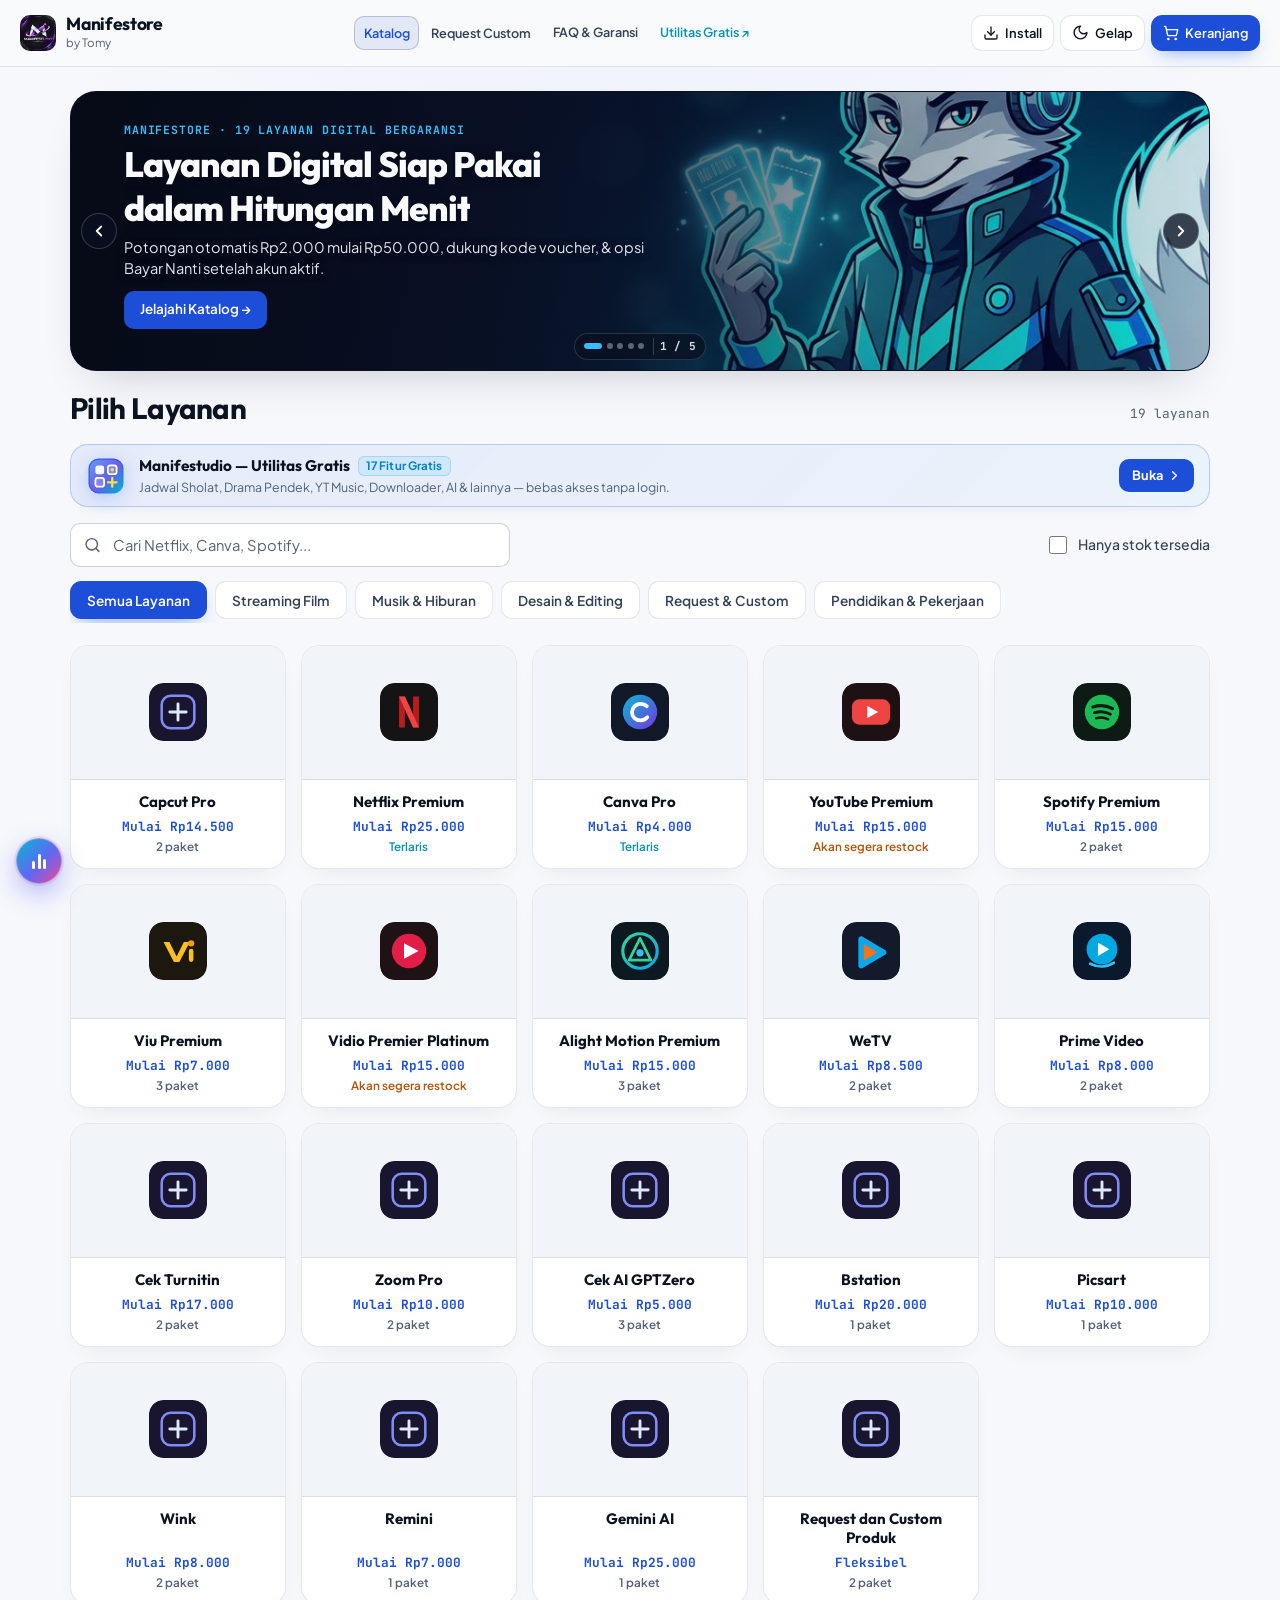
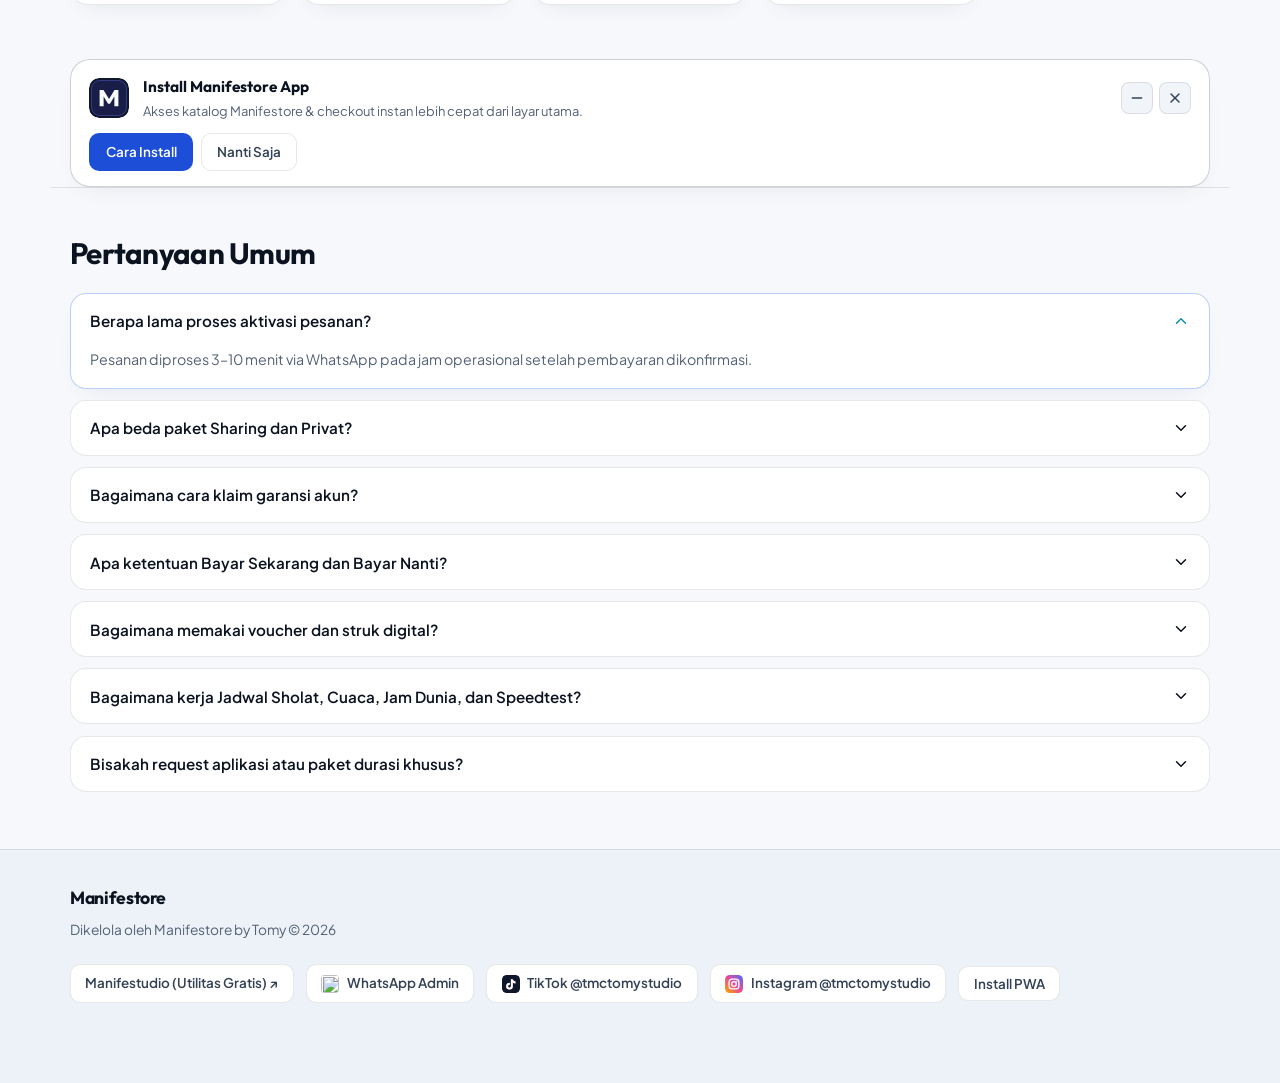
==== commit 8230d476: "v106: upgrade overall UI with GSAP ScrollTrigger word reveals, Motion spring cards, and Lenis smooth" ====
--- a/index.html
+++ b/index.html
@@ -88,8 +88,8 @@
     />
 
     <!-- Styles -->
-    <link rel="stylesheet" href="./css/tokens.css?v=102" />
-    <link rel="stylesheet" href="./css/styles.css?v=102" />
+    <link rel="stylesheet" href="./css/tokens.css?v=106" />
+    <link rel="stylesheet" href="./css/styles.css?v=106" />
     <script>
       (function () {
         try {
@@ -98,7 +98,7 @@
             document.documentElement.setAttribute('data-theme', savedTheme);
           }
         } catch (e) {}
-        var CURRENT_CACHE = 'manifestudio-cache-v102';
+        var CURRENT_CACHE = 'manifestudio-cache-v106';
         window.addEventListener('load', function () {
           if ('caches' in window) {
             caches.keys().then(function (keys) {
@@ -108,7 +108,7 @@
             });
           }
           if ('serviceWorker' in navigator) {
-            navigator.serviceWorker.register('./sw.js?v=102').then(function (reg) {
+            navigator.serviceWorker.register('./sw.js?v=106').then(function (reg) {
               reg.update();
             }).catch(function () {});
           }
@@ -402,6 +402,10 @@
     <div id="cart-drawer-root" class="drawer-root" hidden></div>
     <div id="toast-notification" class="toast-notification" role="status" aria-live="polite" hidden></div>
 
-    <script type="module" src="./js/app.js?v=83"></script>
+    <script defer src="./js/vendor/gsap.min.js?v=106"></script>
+    <script defer src="./js/vendor/ScrollTrigger.min.js?v=106"></script>
+    <script defer src="./js/vendor/lenis.min.js?v=106"></script>
+    <script defer src="./js/vendor/motion.min.js?v=106"></script>
+    <script type="module" src="./js/app.js?v=106"></script>
   </body>
 </html>
--- a/css/tokens.css
+++ b/css/tokens.css
@@ -1,13 +1,14 @@
 :root,
 [data-theme='dark'] {
   color-scheme: dark;
-  --bg: #090d16;
-  --bg-subtle: #0f1624;
-  --surface: #111827;
-  --surface-elevated: #182235;
-  --surface-hover: #1e2a40;
-  --border: rgba(148, 163, 184, 0.16);
+  --bg: #070b14;
+  --bg-subtle: #0d1322;
+  --surface: #111829;
+  --surface-elevated: #172136;
+  --surface-hover: #1d2942;
+  --border: rgba(148, 163, 184, 0.14);
   --border-strong: rgba(148, 163, 184, 0.28);
+  --ring-accent: rgba(59, 130, 246, 0.32);
 
   --ink: #f8fafc;
   --ink-secondary: #cbd5e1;
@@ -26,30 +27,33 @@
   --danger: #ef4444;
   --danger-soft: rgba(239, 68, 68, 0.14);
 
-  --header-bg: rgba(9, 13, 22, 0.84);
+  --header-bg: rgba(7, 11, 20, 0.78);
+  --header-bg-scrolled: rgba(7, 11, 20, 0.92);
   --hero-scrim: linear-gradient(
-    95deg,
-    rgba(9, 13, 22, 0.96) 0%,
-    rgba(9, 13, 22, 0.84) 55%,
-    rgba(9, 13, 22, 0.56) 100%
+    96deg,
+    rgba(7, 11, 20, 0.96) 0%,
+    rgba(7, 11, 20, 0.84) 55%,
+    rgba(7, 11, 20, 0.52) 100%
   );
-  --shadow-card: 0 12px 30px -12px rgba(2, 6, 23, 0.55);
-  --shadow-float: 0 20px 44px -12px rgba(2, 6, 23, 0.72);
+  --shadow-card: 0 12px 30px -14px rgba(2, 6, 23, 0.56);
+  --shadow-card-hover: 0 22px 44px -16px rgba(2, 6, 23, 0.78), 0 0 0 1px rgba(59, 130, 246, 0.24);
+  --shadow-float: 0 24px 48px -14px rgba(2, 6, 23, 0.76);
 }
 
 [data-theme='light'] {
   color-scheme: light;
-  --bg: #f8fafc;
-  --bg-subtle: #eef2f7;
+  --bg: #f6f8fc;
+  --bg-subtle: #edf2f8;
   --surface: #ffffff;
   --surface-elevated: #f1f5f9;
-  --surface-hover: #e2e8f0;
+  --surface-hover: #e5ecf6;
   --border: rgba(15, 23, 42, 0.1);
   --border-strong: rgba(15, 23, 42, 0.2);
+  --ring-accent: rgba(29, 78, 216, 0.22);
 
-  --ink: #0f172a;
+  --ink: #0b1220;
   --ink-secondary: #334155;
-  --ink-muted: #475569;
+  --ink-muted: #526176;
 
   --primary: #1d4ed8;
   --primary-hover: #1e40af;
@@ -64,15 +68,17 @@
   --danger: #dc2626;
   --danger-soft: rgba(220, 38, 38, 0.1);
 
-  --header-bg: rgba(248, 250, 252, 0.88);
+  --header-bg: rgba(246, 248, 252, 0.84);
+  --header-bg-scrolled: rgba(255, 255, 255, 0.94);
   --hero-scrim: linear-gradient(
-    95deg,
-    rgba(15, 23, 42, 0.94) 0%,
-    rgba(15, 23, 42, 0.8) 56%,
-    rgba(15, 23, 42, 0.5) 100%
+    96deg,
+    rgba(11, 18, 32, 0.94) 0%,
+    rgba(11, 18, 32, 0.8) 56%,
+    rgba(11, 18, 32, 0.48) 100%
   );
-  --shadow-card: 0 10px 26px -12px rgba(15, 23, 42, 0.12);
-  --shadow-float: 0 20px 44px -12px rgba(15, 23, 42, 0.2);
+  --shadow-card: 0 10px 26px -14px rgba(15, 23, 42, 0.11);
+  --shadow-card-hover: 0 18px 38px -14px rgba(15, 23, 42, 0.18), 0 0 0 1px rgba(29, 78, 216, 0.2);
+  --shadow-float: 0 22px 46px -14px rgba(15, 23, 42, 0.22);
 }
 
 :root {
--- a/css/styles.css
+++ b/css/styles.css
@@ -24126,3 +24126,733 @@
     text-align: left;
   }
 }
+
+/* Admin Moderation Drawer & Action Buttons */
+.donate-refresh-actions {
+  display: inline-flex;
+  align-items: center;
+  gap: 0.45rem;
+}
+
+.donate-admin-toggle-btn {
+  min-height: 32px;
+  padding: 0.35rem 0.7rem;
+  border-radius: var(--radius-sm);
+  border: 1px dashed var(--border-strong);
+  background: transparent;
+  font-family: var(--font-sans);
+  font-size: 0.75rem;
+  font-weight: 600;
+  color: var(--ink-muted);
+  cursor: pointer;
+  transition: border-color 0.15s var(--ease), color 0.15s var(--ease), background-color 0.15s var(--ease);
+}
+
+.donate-admin-toggle-btn:hover,
+.donate-admin-toggle-btn.is-active {
+  border-style: solid;
+  border-color: var(--warning);
+  color: var(--warning);
+  background: var(--warning-soft);
+}
+
+.donate-admin-panel {
+  display: flex;
+  flex-direction: column;
+  gap: 0.9rem;
+  padding: 1.25rem;
+  border-radius: var(--radius-lg);
+  background: var(--surface);
+  border: 1px solid var(--border-strong);
+  box-shadow: var(--shadow-card);
+}
+
+.donate-admin-panel.is-unlocked {
+  border-color: rgba(245, 158, 11, 0.45);
+}
+
+.donate-admin-head {
+  display: flex;
+  flex-wrap: wrap;
+  align-items: flex-start;
+  justify-content: space-between;
+  gap: 1rem;
+}
+
+.donate-admin-title-wrap {
+  display: flex;
+  flex-direction: column;
+  gap: 0.25rem;
+  max-width: 68ch;
+}
+
+.donate-admin-badge {
+  display: inline-flex;
+  align-self: flex-start;
+  padding: 0.18rem 0.55rem;
+  border-radius: 6px;
+  font-size: 0.7rem;
+  font-weight: 700;
+  letter-spacing: 0.05em;
+  text-transform: uppercase;
+  background: var(--bg-subtle);
+  color: var(--ink-muted);
+  border: 1px solid var(--border);
+}
+
+.donate-admin-badge.is-active {
+  background: var(--warning-soft);
+  color: var(--warning);
+  border-color: rgba(245, 158, 11, 0.38);
+}
+
+.donate-admin-title {
+  margin: 0.1rem 0 0;
+  font-family: var(--font-display);
+  font-size: 1.02rem;
+  font-weight: 700;
+  color: var(--ink);
+}
+
+.donate-admin-sub {
+  margin: 0;
+  font-size: 0.82rem;
+  line-height: 1.55;
+  color: var(--ink-secondary);
+}
+
+.donate-admin-sub code {
+  font-family: var(--font-mono);
+  font-size: 0.78rem;
+  padding: 0.1rem 0.35rem;
+  border-radius: 4px;
+  background: var(--bg-subtle);
+  color: var(--ink);
+}
+
+.donate-admin-form {
+  display: flex;
+  flex-wrap: wrap;
+  align-items: center;
+  gap: 0.65rem;
+}
+
+.donate-admin-input {
+  flex: 1 1 260px;
+  padding-left: 0.85rem;
+}
+
+.donate-admin-submit {
+  background: var(--primary);
+  color: var(--primary-ink);
+  min-height: 38px;
+  padding: 0.45rem 1rem;
+  font-size: 0.84rem;
+}
+
+.donate-admin-actions {
+  display: flex;
+  flex-wrap: wrap;
+  align-items: center;
+  gap: 0.55rem;
+}
+
+.donate-admin-btn,
+.donate-admin-close {
+  min-height: 36px;
+  padding: 0.4rem 0.85rem;
+  border-radius: var(--radius-sm);
+  border: 1px solid var(--border-strong);
+  background: var(--bg-subtle);
+  font-family: var(--font-sans);
+  font-size: 0.8rem;
+  font-weight: 600;
+  color: var(--ink-secondary);
+  cursor: pointer;
+  transition: background-color 0.15s var(--ease), border-color 0.15s var(--ease), color 0.15s var(--ease);
+}
+
+.donate-admin-btn:hover,
+.donate-admin-close:hover {
+  background: var(--surface-hover);
+  color: var(--ink);
+}
+
+.donate-admin-btn.is-danger {
+  background: rgba(239, 68, 68, 0.12);
+  border-color: rgba(239, 68, 68, 0.42);
+  color: #f87171;
+}
+
+[data-theme='light'] .donate-admin-btn.is-danger {
+  color: #dc2626;
+}
+
+.donate-admin-btn.is-danger:hover {
+  background: rgba(239, 68, 68, 0.2);
+}
+
+.donate-admin-feedback {
+  padding: 0.65rem 0.85rem;
+  border-radius: var(--radius-sm);
+  font-size: 0.82rem;
+  font-weight: 500;
+  background: var(--bg-subtle);
+  border: 1px solid var(--border);
+  color: var(--ink-secondary);
+}
+
+.donate-admin-feedback.is-success {
+  background: rgba(16, 185, 129, 0.11);
+  border-color: rgba(16, 185, 129, 0.36);
+  color: var(--success);
+}
+
+.donate-admin-feedback.is-error {
+  background: rgba(239, 68, 68, 0.11);
+  border-color: rgba(239, 68, 68, 0.36);
+  color: var(--danger);
+}
+
+.donate-rank-row .col-amount {
+  display: flex;
+  flex-direction: column;
+  align-items: flex-end;
+  gap: 0.28rem;
+}
+
+.donate-row-hide-btn {
+  padding: 0.22rem 0.55rem;
+  border-radius: 6px;
+  border: 1px solid rgba(239, 68, 68, 0.38);
+  background: rgba(239, 68, 68, 0.1);
+  font-family: var(--font-sans);
+  font-size: 0.72rem;
+  font-weight: 600;
+  color: #f87171;
+  cursor: pointer;
+}
+
+[data-theme='light'] .donate-row-hide-btn {
+  color: #dc2626;
+}
+
+.donate-row-hide-btn:hover {
+  background: rgba(239, 68, 68, 0.2);
+}
+
+.donate-test-tag {
+  padding: 0.1rem 0.38rem;
+  border-radius: 4px;
+  font-size: 0.68rem;
+  font-weight: 700;
+  background: var(--warning-soft);
+  color: var(--warning);
+}
+
+/* ============================================================================
+ * Manifestudio v106 — Cohesive UI Polish + Lenis, GSAP & Motion Integration
+ * ============================================================================ */
+
+/* 1. Lenis Smooth Scroll Base Integration */
+html.lenis,
+html.lenis body {
+  height: auto;
+}
+
+html.lenis,
+.lenis.lenis-smooth {
+  scroll-behavior: auto !important;
+}
+
+.lenis.lenis-smooth [data-lenis-prevent] {
+  overscroll-behavior: contain;
+}
+
+.lenis.lenis-stopped {
+  overflow: clip;
+}
+
+/* Subtle architectural ambient wash (calm depth, zero neon clutter) */
+body {
+  background-image: radial-gradient(
+    ellipse 85% 42% at 50% -12%,
+    rgba(37, 99, 235, 0.11),
+    transparent 68%
+  );
+  background-repeat: no-repeat;
+  background-attachment: scroll;
+}
+
+[data-theme='light'] body {
+  background-image: radial-gradient(
+    ellipse 85% 40% at 50% -14%,
+    rgba(29, 78, 216, 0.065),
+    transparent 68%
+  );
+}
+
+/* 2. Refined Glass Sticky Header + Hairline Scroll Progress Bar */
+.site-header {
+  background: var(--header-bg);
+  border-bottom: 1px solid var(--border);
+  backdrop-filter: blur(14px) saturate(145%);
+  -webkit-backdrop-filter: blur(14px) saturate(145%);
+  transition: background-color 0.24s var(--ease), box-shadow 0.24s var(--ease), border-color 0.24s var(--ease);
+}
+
+.site-header.is-scrolled {
+  background: var(--header-bg-scrolled);
+  border-bottom-color: var(--border-strong);
+  box-shadow: 0 10px 30px -18px rgba(2, 6, 23, 0.65);
+}
+
+[data-theme='light'] .site-header.is-scrolled {
+  box-shadow: 0 10px 28px -18px rgba(15, 23, 42, 0.16);
+}
+
+.ms-scroll-progress {
+  position: absolute;
+  left: 0;
+  right: 0;
+  bottom: -1px;
+  height: 2px;
+  background: linear-gradient(90deg, var(--primary) 0%, var(--accent) 100%);
+  transform-origin: left center;
+  transform: scaleX(0);
+  opacity: 0;
+  pointer-events: none;
+  will-change: transform, opacity;
+  transition: opacity 0.22s ease;
+}
+
+.header-nav-link {
+  border-radius: 10px;
+  transition: color 0.18s var(--ease), background-color 0.18s var(--ease), border-color 0.18s var(--ease);
+}
+
+.header-nav-link.is-active {
+  background: rgba(37, 99, 235, 0.14);
+  color: var(--ink);
+}
+
+[data-theme='light'] .header-nav-link.is-active {
+  background: rgba(29, 78, 216, 0.1);
+  color: var(--primary);
+}
+
+.header-btn:not(.header-cart-btn) {
+  border-radius: 11px;
+  border: 1px solid var(--border);
+  background: var(--surface);
+  transition: background-color 0.18s var(--ease), border-color 0.18s var(--ease), color 0.18s var(--ease), box-shadow 0.18s var(--ease);
+}
+
+.header-btn:not(.header-cart-btn):hover {
+  border-color: var(--border-strong);
+  background: var(--surface-elevated);
+}
+
+.header-cart-btn {
+  border-radius: 11px;
+  background-color: var(--primary);
+  border-color: var(--primary);
+  color: var(--primary-ink);
+  box-shadow: 0 8px 20px -10px rgba(37, 99, 235, 0.72);
+}
+
+.header-cart-btn:hover {
+  background-color: var(--primary-hover);
+  border-color: var(--primary-hover);
+}
+
+/* 3. GSAP + ScrollTrigger Word-by-Word Heading Reveal Mask */
+.ms-word-heading {
+  text-wrap: balance;
+}
+
+.ms-word-mask {
+  display: inline-block;
+  overflow: hidden;
+  vertical-align: top;
+  line-height: 1.24;
+  padding-bottom: 0.08em;
+  margin-bottom: -0.06em;
+}
+
+.ms-word-inner {
+  display: inline-block;
+  will-change: transform, opacity;
+}
+
+/* 4. Editorial Typographic Hierarchy & Section Rhythm */
+.section-title {
+  font-family: var(--font-display);
+  font-size: clamp(1.42rem, 2.3vw, 1.98rem);
+  font-weight: 700;
+  letter-spacing: -0.024em;
+  line-height: 1.18;
+  text-wrap: balance;
+}
+
+.studio-section-eyebrow {
+  display: inline-block;
+  font-family: var(--font-mono);
+  font-size: 0.72rem;
+  font-weight: 700;
+  letter-spacing: 0.1em;
+  text-transform: uppercase;
+  color: var(--accent);
+  margin-bottom: 0.32rem;
+}
+
+.studio-section {
+  padding-top: clamp(2.1rem, 4.2vw, 3.25rem);
+  padding-bottom: clamp(0.75rem, 2vw, 1.4rem);
+}
+
+.studio-section-head {
+  margin-bottom: 1.35rem;
+}
+
+/* 5. Elevated Hero Banner Carousel */
+.promo-banner-section {
+  padding-top: clamp(1rem, 2.2vw, 1.55rem);
+}
+
+.banner-carousel {
+  border-radius: var(--radius-xl);
+  border: 1px solid var(--border);
+  box-shadow: 0 24px 52px -24px rgba(2, 6, 23, 0.72), inset 0 1px 0 rgba(255, 255, 255, 0.08);
+  overflow: hidden;
+}
+
+[data-theme='light'] .banner-carousel {
+  box-shadow: 0 22px 46px -22px rgba(15, 23, 42, 0.22);
+}
+
+.promo-heading {
+  font-family: var(--font-display);
+  font-size: clamp(1.36rem, 2.75vw, 2.25rem);
+  line-height: 1.14;
+  letter-spacing: -0.028em;
+  text-wrap: balance;
+}
+
+.promo-kicker {
+  font-family: var(--font-mono);
+  letter-spacing: 0.08em;
+  font-size: 0.72rem;
+}
+
+.banner-nav-btn {
+  backdrop-filter: blur(10px);
+  -webkit-backdrop-filter: blur(10px);
+  border: 1px solid rgba(255, 255, 255, 0.18);
+  background: rgba(7, 11, 20, 0.56);
+  transition: background-color 0.2s var(--ease), border-color 0.2s var(--ease), opacity 0.2s var(--ease);
+}
+
+.banner-nav-btn:hover {
+  background: rgba(37, 99, 235, 0.82);
+  border-color: rgba(255, 255, 255, 0.35);
+}
+
+/* 6. Motion-Ready Cards (Zero CSS/JS Transform Fighting) */
+[data-motion-hover-bound='true'] {
+  will-change: transform;
+  transition-property: background-color, border-color, box-shadow, color !important;
+  transition-duration: 0.22s !important;
+  transition-timing-function: var(--ease) !important;
+}
+
+[data-motion-hover-bound='true']:hover {
+  /* Motion spring physics owns transform on pointer-fine devices */
+  box-shadow: var(--shadow-card-hover);
+  border-color: rgba(59, 130, 246, 0.42);
+}
+
+[data-theme='light'] [data-motion-hover-bound='true']:hover {
+  border-color: rgba(29, 78, 216, 0.34);
+}
+
+/* Studio App Launcher Cards */
+.studio-feat-grid {
+  gap: 0.95rem;
+}
+
+.studio-app-tile {
+  position: relative;
+  background: var(--surface);
+  border: 1px solid var(--border);
+  border-radius: 18px;
+  padding: 1.15rem 0.85rem 1rem;
+  box-shadow: var(--shadow-card);
+  overflow: hidden;
+}
+
+.studio-app-tile::before {
+  content: '';
+  position: absolute;
+  inset: 0 0 auto 0;
+  height: 1px;
+  background: linear-gradient(90deg, transparent, rgba(255, 255, 255, 0.14), transparent);
+  opacity: 0.55;
+  pointer-events: none;
+}
+
+[data-theme='light'] .studio-app-tile::before {
+  background: linear-gradient(90deg, transparent, rgba(29, 78, 216, 0.12), transparent);
+}
+
+.studio-app-tile:hover {
+  background: var(--surface-elevated);
+}
+
+[data-theme='light'] .studio-app-tile:hover {
+  background: #ffffff;
+}
+
+.studio-app-icon-wrap {
+  border-radius: 16px;
+  will-change: transform;
+}
+
+.studio-app-title {
+  font-family: var(--font-display);
+  font-weight: 600;
+  letter-spacing: -0.01em;
+}
+
+/* Catalog Product Tiles (Storefront Parity) */
+.product-tile {
+  position: relative;
+  background: var(--surface);
+  border: 1px solid var(--border);
+  border-radius: 18px;
+  box-shadow: var(--shadow-card);
+  overflow: hidden;
+}
+
+.product-tile:hover {
+  background: var(--surface-elevated);
+}
+
+[data-theme='light'] .product-tile:hover {
+  background: #ffffff;
+}
+
+/* Platform Value Pillars — Structured Editorial Cards */
+.studio-pillars-grid {
+  border-top: none;
+  padding-top: 0;
+  gap: 1rem;
+}
+
+.studio-pillar-item {
+  position: relative;
+  background: var(--surface);
+  border: 1px solid var(--border);
+  border-radius: 18px;
+  padding: 1.35rem 1.25rem;
+  box-shadow: var(--shadow-card);
+  gap: 0.52rem;
+}
+
+.studio-pillar-num {
+  display: inline-flex;
+  align-items: center;
+  justify-content: center;
+  width: fit-content;
+  font-size: 0.78rem;
+  letter-spacing: 0.06em;
+  color: var(--accent);
+}
+
+.studio-pillar-title {
+  font-size: 1.04rem;
+  letter-spacing: -0.015em;
+}
+
+/* Toolbar, Search & Category Filter Polish */
+.studio-directory-toolbar,
+.filter-toolbar {
+  margin-bottom: 1.35rem;
+}
+
+.search-box {
+  border-radius: 13px;
+  border-color: var(--border);
+  background: var(--surface);
+  transition: border-color 0.2s var(--ease), box-shadow 0.2s var(--ease), background-color 0.2s var(--ease);
+}
+
+.search-box:focus-within {
+  border-color: var(--primary);
+  box-shadow: 0 0 0 3px var(--ring-accent);
+}
+
+.cat-tab {
+  border-radius: 11px;
+  border: 1px solid var(--border);
+  background: var(--surface);
+  transition: background-color 0.18s var(--ease), border-color 0.18s var(--ease), color 0.18s var(--ease);
+}
+
+.cat-tab:hover:not(.is-active) {
+  background: var(--surface-elevated);
+  border-color: var(--border-strong);
+}
+
+.cat-tab.is-active {
+  background: var(--primary);
+  border-color: var(--primary);
+  color: var(--primary-ink);
+  box-shadow: 0 8px 20px -10px rgba(37, 99, 235, 0.72);
+}
+
+/* Utilities Callout & PWA Install Cards */
+.utilities-callout-card,
+.pwa-install-card {
+  border-radius: 18px;
+  border: 1px solid var(--border);
+  box-shadow: var(--shadow-card);
+}
+
+/* FAQ Accordion Polish */
+.faq-section {
+  padding-top: clamp(2rem, 4vw, 3rem);
+  padding-bottom: clamp(2.4rem, 4.5vw, 3.6rem);
+}
+
+.faq-list {
+  gap: 0.7rem;
+}
+
+.faq-item {
+  border-radius: 16px;
+  border: 1px solid var(--border);
+  background: var(--surface);
+  transition: border-color 0.2s var(--ease), background-color 0.2s var(--ease), box-shadow 0.2s var(--ease);
+}
+
+.faq-item:hover {
+  border-color: var(--border-strong);
+}
+
+.faq-item.is-open {
+  border-color: rgba(59, 130, 246, 0.36);
+  box-shadow: var(--shadow-card);
+}
+
+.faq-trigger {
+  min-height: 54px;
+}
+
+.faq-chevron {
+  transition: transform 0.24s var(--ease), color 0.2s var(--ease);
+}
+
+.faq-item.is-open .faq-chevron {
+  transform: rotate(180deg);
+  color: var(--accent);
+}
+
+/* Dedicated Tool View Header & Switcher */
+.studio-tool-head {
+  padding: 0.35rem 0 0.75rem;
+  border-bottom: 1px solid var(--border);
+  margin-bottom: 1.25rem;
+}
+
+.studio-tool-head-icon {
+  box-shadow: var(--shadow-card);
+  border: 1px solid var(--border);
+}
+
+.studio-picker-trigger {
+  border-radius: 12px;
+  border: 1px solid var(--border);
+  background: var(--surface);
+  transition: border-color 0.2s var(--ease), background-color 0.2s var(--ease);
+}
+
+.studio-picker-trigger:hover {
+  border-color: var(--border-strong);
+  background: var(--surface-elevated);
+}
+
+/* Donate Podium & KPI Cards */
+.donate-podium-card,
+.donate-kpi-cell {
+  border-radius: 18px;
+}
+
+/* Footer Architectural Separation */
+.site-footer {
+  border-top: 1px solid var(--border);
+  background: var(--bg-subtle);
+}
+
+/* Responsive Harmony (Tablet & Mobile) */
+@media (max-width: 960px) {
+  .studio-pillars-grid {
+    grid-template-columns: repeat(2, minmax(0, 1fr));
+  }
+}
+
+@media (max-width: 640px) {
+  .studio-section {
+    padding-top: 1.75rem;
+  }
+
+  .studio-feat-grid {
+    gap: 0.72rem;
+  }
+
+  .studio-app-tile {
+    border-radius: 15px;
+    padding: 0.9rem 0.65rem 0.85rem;
+  }
+
+  .studio-pillars-grid {
+    grid-template-columns: 1fr;
+    gap: 0.75rem;
+  }
+
+  .studio-pillar-item {
+    border-radius: 15px;
+    padding: 1.1rem 1rem;
+  }
+
+  .banner-carousel {
+    border-radius: 20px;
+  }
+
+  .promo-heading {
+    font-size: clamp(1.22rem, 5.4vw, 1.56rem);
+  }
+}
+
+/* Strict Accessibility Fallback for Reduced Motion */
+@media (prefers-reduced-motion: reduce) {
+  .ms-word-inner {
+    opacity: 1 !important;
+    transform: none !important;
+  }
+
+  .studio-app-tile,
+  .product-tile,
+  .studio-pillar-item,
+  .faq-item,
+  .donate-podium-card,
+  .donate-kpi-cell,
+  .utilities-callout-card,
+  .pwa-install-card {
+    opacity: 1 !important;
+    transform: none !important;
+    transition: none !important;
+  }
+}
+
+
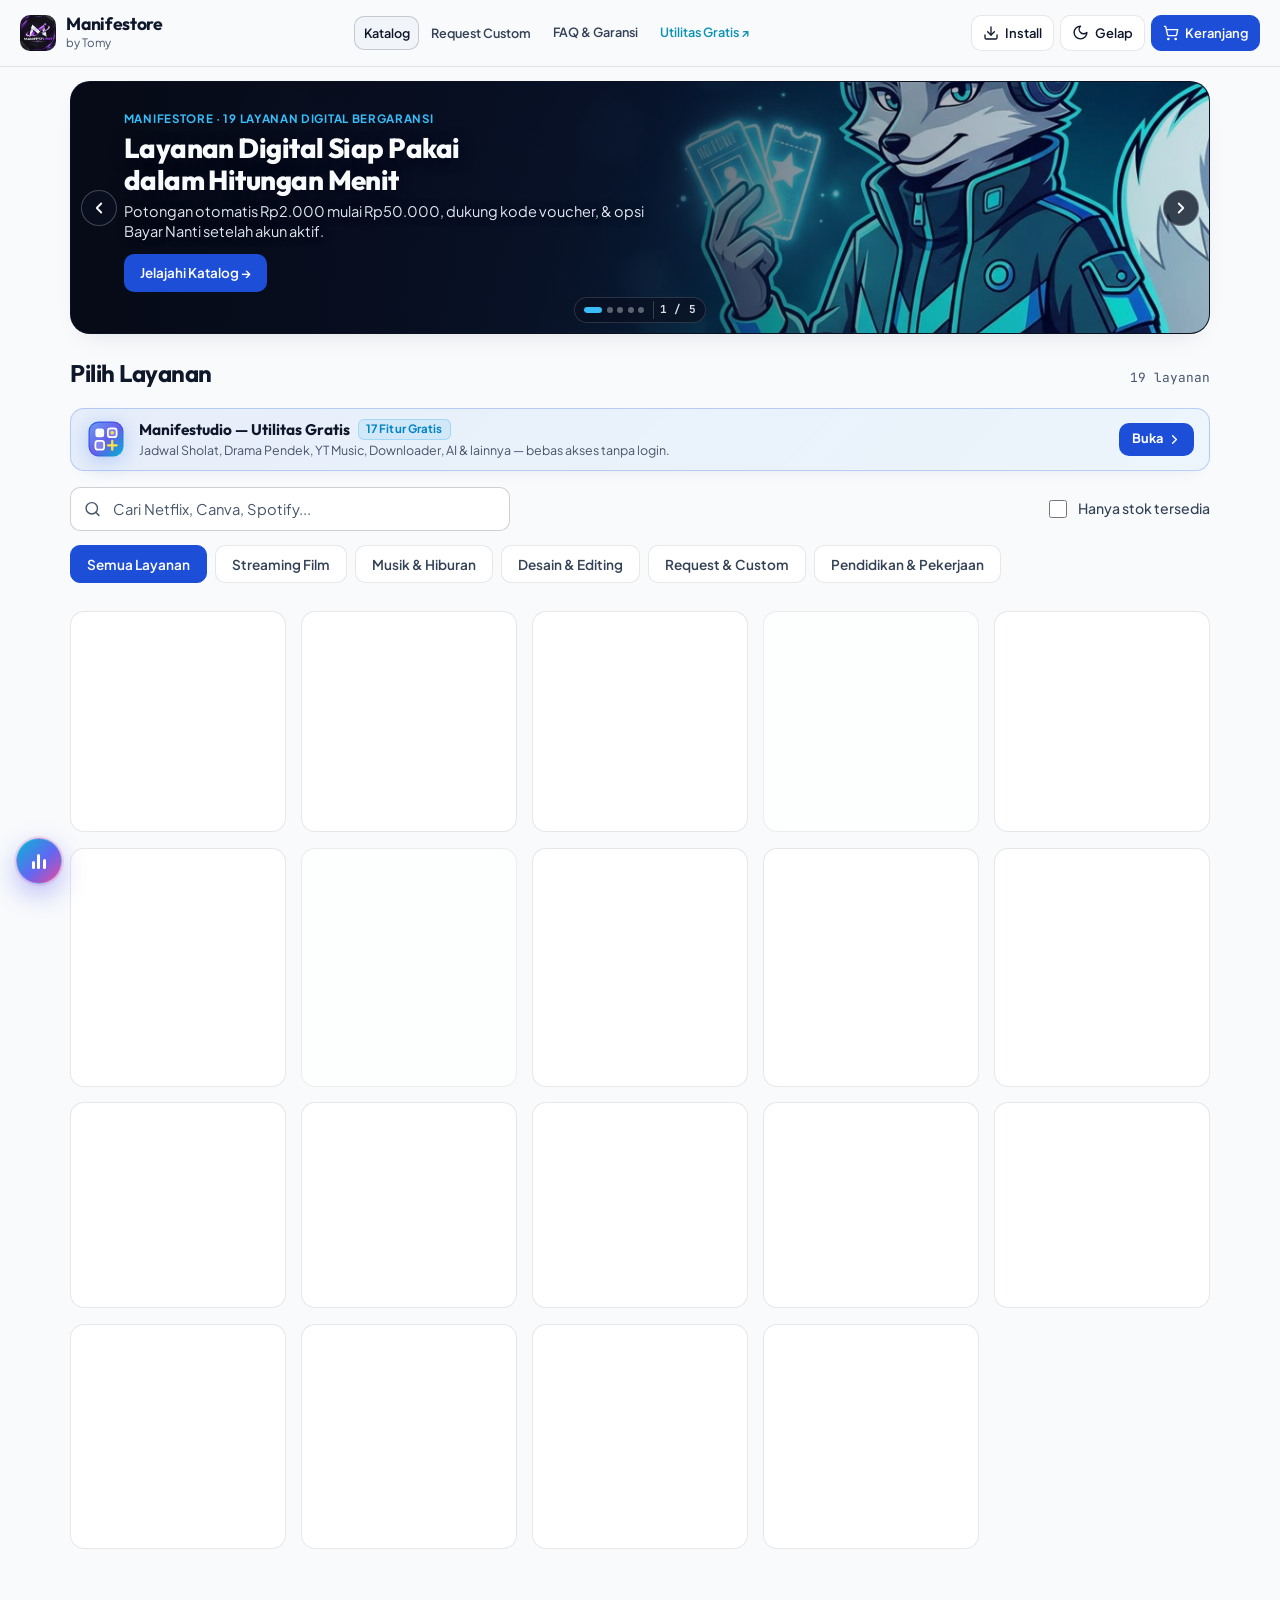
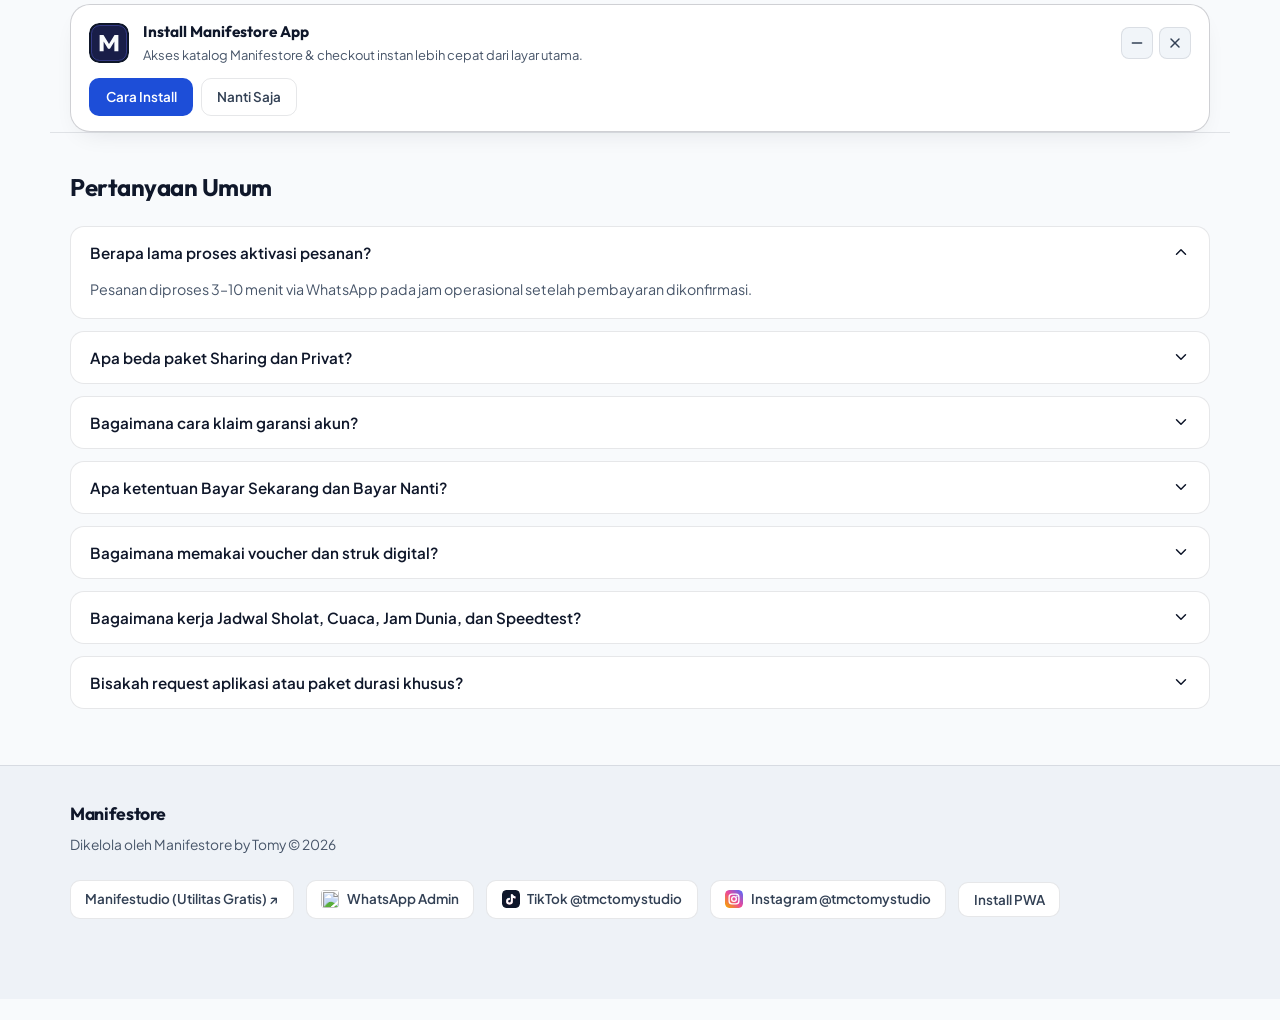
==== commit e69cb9ed: "v107: revert to clean baseline UI without GSAP, ScrollTrigger, Motion, or Lenis" ====
--- a/index.html
+++ b/index.html
@@ -88,8 +88,8 @@
     />
 
     <!-- Styles -->
-    <link rel="stylesheet" href="./css/tokens.css?v=106" />
-    <link rel="stylesheet" href="./css/styles.css?v=106" />
+    <link rel="stylesheet" href="./css/tokens.css?v=107" />
+    <link rel="stylesheet" href="./css/styles.css?v=107" />
     <script>
       (function () {
         try {
@@ -98,7 +98,7 @@
             document.documentElement.setAttribute('data-theme', savedTheme);
           }
         } catch (e) {}
-        var CURRENT_CACHE = 'manifestudio-cache-v106';
+        var CURRENT_CACHE = 'manifestudio-cache-v107';
         window.addEventListener('load', function () {
           if ('caches' in window) {
             caches.keys().then(function (keys) {
@@ -108,7 +108,7 @@
             });
           }
           if ('serviceWorker' in navigator) {
-            navigator.serviceWorker.register('./sw.js?v=106').then(function (reg) {
+            navigator.serviceWorker.register('./sw.js?v=107').then(function (reg) {
               reg.update();
             }).catch(function () {});
           }
@@ -402,10 +402,6 @@
     <div id="cart-drawer-root" class="drawer-root" hidden></div>
     <div id="toast-notification" class="toast-notification" role="status" aria-live="polite" hidden></div>
 
-    <script defer src="./js/vendor/gsap.min.js?v=106"></script>
-    <script defer src="./js/vendor/ScrollTrigger.min.js?v=106"></script>
-    <script defer src="./js/vendor/lenis.min.js?v=106"></script>
-    <script defer src="./js/vendor/motion.min.js?v=106"></script>
-    <script type="module" src="./js/app.js?v=106"></script>
+    <script type="module" src="./js/app.js?v=107"></script>
   </body>
 </html>
--- a/css/tokens.css
+++ b/css/tokens.css
@@ -1,14 +1,13 @@
 :root,
 [data-theme='dark'] {
   color-scheme: dark;
-  --bg: #070b14;
-  --bg-subtle: #0d1322;
-  --surface: #111829;
-  --surface-elevated: #172136;
-  --surface-hover: #1d2942;
-  --border: rgba(148, 163, 184, 0.14);
+  --bg: #090d16;
+  --bg-subtle: #0f1624;
+  --surface: #111827;
+  --surface-elevated: #182235;
+  --surface-hover: #1e2a40;
+  --border: rgba(148, 163, 184, 0.16);
   --border-strong: rgba(148, 163, 184, 0.28);
-  --ring-accent: rgba(59, 130, 246, 0.32);
 
   --ink: #f8fafc;
   --ink-secondary: #cbd5e1;
@@ -27,33 +26,30 @@
   --danger: #ef4444;
   --danger-soft: rgba(239, 68, 68, 0.14);
 
-  --header-bg: rgba(7, 11, 20, 0.78);
-  --header-bg-scrolled: rgba(7, 11, 20, 0.92);
+  --header-bg: rgba(9, 13, 22, 0.84);
   --hero-scrim: linear-gradient(
-    96deg,
-    rgba(7, 11, 20, 0.96) 0%,
-    rgba(7, 11, 20, 0.84) 55%,
-    rgba(7, 11, 20, 0.52) 100%
+    95deg,
+    rgba(9, 13, 22, 0.96) 0%,
+    rgba(9, 13, 22, 0.84) 55%,
+    rgba(9, 13, 22, 0.56) 100%
   );
-  --shadow-card: 0 12px 30px -14px rgba(2, 6, 23, 0.56);
-  --shadow-card-hover: 0 22px 44px -16px rgba(2, 6, 23, 0.78), 0 0 0 1px rgba(59, 130, 246, 0.24);
-  --shadow-float: 0 24px 48px -14px rgba(2, 6, 23, 0.76);
+  --shadow-card: 0 12px 30px -12px rgba(2, 6, 23, 0.55);
+  --shadow-float: 0 20px 44px -12px rgba(2, 6, 23, 0.72);
 }
 
 [data-theme='light'] {
   color-scheme: light;
-  --bg: #f6f8fc;
-  --bg-subtle: #edf2f8;
+  --bg: #f8fafc;
+  --bg-subtle: #eef2f7;
   --surface: #ffffff;
   --surface-elevated: #f1f5f9;
-  --surface-hover: #e5ecf6;
+  --surface-hover: #e2e8f0;
   --border: rgba(15, 23, 42, 0.1);
   --border-strong: rgba(15, 23, 42, 0.2);
-  --ring-accent: rgba(29, 78, 216, 0.22);
 
-  --ink: #0b1220;
+  --ink: #0f172a;
   --ink-secondary: #334155;
-  --ink-muted: #526176;
+  --ink-muted: #475569;
 
   --primary: #1d4ed8;
   --primary-hover: #1e40af;
@@ -68,17 +64,15 @@
   --danger: #dc2626;
   --danger-soft: rgba(220, 38, 38, 0.1);
 
-  --header-bg: rgba(246, 248, 252, 0.84);
-  --header-bg-scrolled: rgba(255, 255, 255, 0.94);
+  --header-bg: rgba(248, 250, 252, 0.88);
   --hero-scrim: linear-gradient(
-    96deg,
-    rgba(11, 18, 32, 0.94) 0%,
-    rgba(11, 18, 32, 0.8) 56%,
-    rgba(11, 18, 32, 0.48) 100%
+    95deg,
+    rgba(15, 23, 42, 0.94) 0%,
+    rgba(15, 23, 42, 0.8) 56%,
+    rgba(15, 23, 42, 0.5) 100%
   );
-  --shadow-card: 0 10px 26px -14px rgba(15, 23, 42, 0.11);
-  --shadow-card-hover: 0 18px 38px -14px rgba(15, 23, 42, 0.18), 0 0 0 1px rgba(29, 78, 216, 0.2);
-  --shadow-float: 0 22px 46px -14px rgba(15, 23, 42, 0.22);
+  --shadow-card: 0 10px 26px -12px rgba(15, 23, 42, 0.12);
+  --shadow-float: 0 20px 44px -12px rgba(15, 23, 42, 0.2);
 }
 
 :root {
--- a/css/styles.css
+++ b/css/styles.css
@@ -24350,509 +24350,3 @@
   color: var(--warning);
 }
 
-/* ============================================================================
- * Manifestudio v106 — Cohesive UI Polish + Lenis, GSAP & Motion Integration
- * ============================================================================ */
-
-/* 1. Lenis Smooth Scroll Base Integration */
-html.lenis,
-html.lenis body {
-  height: auto;
-}
-
-html.lenis,
-.lenis.lenis-smooth {
-  scroll-behavior: auto !important;
-}
-
-.lenis.lenis-smooth [data-lenis-prevent] {
-  overscroll-behavior: contain;
-}
-
-.lenis.lenis-stopped {
-  overflow: clip;
-}
-
-/* Subtle architectural ambient wash (calm depth, zero neon clutter) */
-body {
-  background-image: radial-gradient(
-    ellipse 85% 42% at 50% -12%,
-    rgba(37, 99, 235, 0.11),
-    transparent 68%
-  );
-  background-repeat: no-repeat;
-  background-attachment: scroll;
-}
-
-[data-theme='light'] body {
-  background-image: radial-gradient(
-    ellipse 85% 40% at 50% -14%,
-    rgba(29, 78, 216, 0.065),
-    transparent 68%
-  );
-}
-
-/* 2. Refined Glass Sticky Header + Hairline Scroll Progress Bar */
-.site-header {
-  background: var(--header-bg);
-  border-bottom: 1px solid var(--border);
-  backdrop-filter: blur(14px) saturate(145%);
-  -webkit-backdrop-filter: blur(14px) saturate(145%);
-  transition: background-color 0.24s var(--ease), box-shadow 0.24s var(--ease), border-color 0.24s var(--ease);
-}
-
-.site-header.is-scrolled {
-  background: var(--header-bg-scrolled);
-  border-bottom-color: var(--border-strong);
-  box-shadow: 0 10px 30px -18px rgba(2, 6, 23, 0.65);
-}
-
-[data-theme='light'] .site-header.is-scrolled {
-  box-shadow: 0 10px 28px -18px rgba(15, 23, 42, 0.16);
-}
-
-.ms-scroll-progress {
-  position: absolute;
-  left: 0;
-  right: 0;
-  bottom: -1px;
-  height: 2px;
-  background: linear-gradient(90deg, var(--primary) 0%, var(--accent) 100%);
-  transform-origin: left center;
-  transform: scaleX(0);
-  opacity: 0;
-  pointer-events: none;
-  will-change: transform, opacity;
-  transition: opacity 0.22s ease;
-}
-
-.header-nav-link {
-  border-radius: 10px;
-  transition: color 0.18s var(--ease), background-color 0.18s var(--ease), border-color 0.18s var(--ease);
-}
-
-.header-nav-link.is-active {
-  background: rgba(37, 99, 235, 0.14);
-  color: var(--ink);
-}
-
-[data-theme='light'] .header-nav-link.is-active {
-  background: rgba(29, 78, 216, 0.1);
-  color: var(--primary);
-}
-
-.header-btn:not(.header-cart-btn) {
-  border-radius: 11px;
-  border: 1px solid var(--border);
-  background: var(--surface);
-  transition: background-color 0.18s var(--ease), border-color 0.18s var(--ease), color 0.18s var(--ease), box-shadow 0.18s var(--ease);
-}
-
-.header-btn:not(.header-cart-btn):hover {
-  border-color: var(--border-strong);
-  background: var(--surface-elevated);
-}
-
-.header-cart-btn {
-  border-radius: 11px;
-  background-color: var(--primary);
-  border-color: var(--primary);
-  color: var(--primary-ink);
-  box-shadow: 0 8px 20px -10px rgba(37, 99, 235, 0.72);
-}
-
-.header-cart-btn:hover {
-  background-color: var(--primary-hover);
-  border-color: var(--primary-hover);
-}
-
-/* 3. GSAP + ScrollTrigger Word-by-Word Heading Reveal Mask */
-.ms-word-heading {
-  text-wrap: balance;
-}
-
-.ms-word-mask {
-  display: inline-block;
-  overflow: hidden;
-  vertical-align: top;
-  line-height: 1.24;
-  padding-bottom: 0.08em;
-  margin-bottom: -0.06em;
-}
-
-.ms-word-inner {
-  display: inline-block;
-  will-change: transform, opacity;
-}
-
-/* 4. Editorial Typographic Hierarchy & Section Rhythm */
-.section-title {
-  font-family: var(--font-display);
-  font-size: clamp(1.42rem, 2.3vw, 1.98rem);
-  font-weight: 700;
-  letter-spacing: -0.024em;
-  line-height: 1.18;
-  text-wrap: balance;
-}
-
-.studio-section-eyebrow {
-  display: inline-block;
-  font-family: var(--font-mono);
-  font-size: 0.72rem;
-  font-weight: 700;
-  letter-spacing: 0.1em;
-  text-transform: uppercase;
-  color: var(--accent);
-  margin-bottom: 0.32rem;
-}
-
-.studio-section {
-  padding-top: clamp(2.1rem, 4.2vw, 3.25rem);
-  padding-bottom: clamp(0.75rem, 2vw, 1.4rem);
-}
-
-.studio-section-head {
-  margin-bottom: 1.35rem;
-}
-
-/* 5. Elevated Hero Banner Carousel */
-.promo-banner-section {
-  padding-top: clamp(1rem, 2.2vw, 1.55rem);
-}
-
-.banner-carousel {
-  border-radius: var(--radius-xl);
-  border: 1px solid var(--border);
-  box-shadow: 0 24px 52px -24px rgba(2, 6, 23, 0.72), inset 0 1px 0 rgba(255, 255, 255, 0.08);
-  overflow: hidden;
-}
-
-[data-theme='light'] .banner-carousel {
-  box-shadow: 0 22px 46px -22px rgba(15, 23, 42, 0.22);
-}
-
-.promo-heading {
-  font-family: var(--font-display);
-  font-size: clamp(1.36rem, 2.75vw, 2.25rem);
-  line-height: 1.14;
-  letter-spacing: -0.028em;
-  text-wrap: balance;
-}
-
-.promo-kicker {
-  font-family: var(--font-mono);
-  letter-spacing: 0.08em;
-  font-size: 0.72rem;
-}
-
-.banner-nav-btn {
-  backdrop-filter: blur(10px);
-  -webkit-backdrop-filter: blur(10px);
-  border: 1px solid rgba(255, 255, 255, 0.18);
-  background: rgba(7, 11, 20, 0.56);
-  transition: background-color 0.2s var(--ease), border-color 0.2s var(--ease), opacity 0.2s var(--ease);
-}
-
-.banner-nav-btn:hover {
-  background: rgba(37, 99, 235, 0.82);
-  border-color: rgba(255, 255, 255, 0.35);
-}
-
-/* 6. Motion-Ready Cards (Zero CSS/JS Transform Fighting) */
-[data-motion-hover-bound='true'] {
-  will-change: transform;
-  transition-property: background-color, border-color, box-shadow, color !important;
-  transition-duration: 0.22s !important;
-  transition-timing-function: var(--ease) !important;
-}
-
-[data-motion-hover-bound='true']:hover {
-  /* Motion spring physics owns transform on pointer-fine devices */
-  box-shadow: var(--shadow-card-hover);
-  border-color: rgba(59, 130, 246, 0.42);
-}
-
-[data-theme='light'] [data-motion-hover-bound='true']:hover {
-  border-color: rgba(29, 78, 216, 0.34);
-}
-
-/* Studio App Launcher Cards */
-.studio-feat-grid {
-  gap: 0.95rem;
-}
-
-.studio-app-tile {
-  position: relative;
-  background: var(--surface);
-  border: 1px solid var(--border);
-  border-radius: 18px;
-  padding: 1.15rem 0.85rem 1rem;
-  box-shadow: var(--shadow-card);
-  overflow: hidden;
-}
-
-.studio-app-tile::before {
-  content: '';
-  position: absolute;
-  inset: 0 0 auto 0;
-  height: 1px;
-  background: linear-gradient(90deg, transparent, rgba(255, 255, 255, 0.14), transparent);
-  opacity: 0.55;
-  pointer-events: none;
-}
-
-[data-theme='light'] .studio-app-tile::before {
-  background: linear-gradient(90deg, transparent, rgba(29, 78, 216, 0.12), transparent);
-}
-
-.studio-app-tile:hover {
-  background: var(--surface-elevated);
-}
-
-[data-theme='light'] .studio-app-tile:hover {
-  background: #ffffff;
-}
-
-.studio-app-icon-wrap {
-  border-radius: 16px;
-  will-change: transform;
-}
-
-.studio-app-title {
-  font-family: var(--font-display);
-  font-weight: 600;
-  letter-spacing: -0.01em;
-}
-
-/* Catalog Product Tiles (Storefront Parity) */
-.product-tile {
-  position: relative;
-  background: var(--surface);
-  border: 1px solid var(--border);
-  border-radius: 18px;
-  box-shadow: var(--shadow-card);
-  overflow: hidden;
-}
-
-.product-tile:hover {
-  background: var(--surface-elevated);
-}
-
-[data-theme='light'] .product-tile:hover {
-  background: #ffffff;
-}
-
-/* Platform Value Pillars — Structured Editorial Cards */
-.studio-pillars-grid {
-  border-top: none;
-  padding-top: 0;
-  gap: 1rem;
-}
-
-.studio-pillar-item {
-  position: relative;
-  background: var(--surface);
-  border: 1px solid var(--border);
-  border-radius: 18px;
-  padding: 1.35rem 1.25rem;
-  box-shadow: var(--shadow-card);
-  gap: 0.52rem;
-}
-
-.studio-pillar-num {
-  display: inline-flex;
-  align-items: center;
-  justify-content: center;
-  width: fit-content;
-  font-size: 0.78rem;
-  letter-spacing: 0.06em;
-  color: var(--accent);
-}
-
-.studio-pillar-title {
-  font-size: 1.04rem;
-  letter-spacing: -0.015em;
-}
-
-/* Toolbar, Search & Category Filter Polish */
-.studio-directory-toolbar,
-.filter-toolbar {
-  margin-bottom: 1.35rem;
-}
-
-.search-box {
-  border-radius: 13px;
-  border-color: var(--border);
-  background: var(--surface);
-  transition: border-color 0.2s var(--ease), box-shadow 0.2s var(--ease), background-color 0.2s var(--ease);
-}
-
-.search-box:focus-within {
-  border-color: var(--primary);
-  box-shadow: 0 0 0 3px var(--ring-accent);
-}
-
-.cat-tab {
-  border-radius: 11px;
-  border: 1px solid var(--border);
-  background: var(--surface);
-  transition: background-color 0.18s var(--ease), border-color 0.18s var(--ease), color 0.18s var(--ease);
-}
-
-.cat-tab:hover:not(.is-active) {
-  background: var(--surface-elevated);
-  border-color: var(--border-strong);
-}
-
-.cat-tab.is-active {
-  background: var(--primary);
-  border-color: var(--primary);
-  color: var(--primary-ink);
-  box-shadow: 0 8px 20px -10px rgba(37, 99, 235, 0.72);
-}
-
-/* Utilities Callout & PWA Install Cards */
-.utilities-callout-card,
-.pwa-install-card {
-  border-radius: 18px;
-  border: 1px solid var(--border);
-  box-shadow: var(--shadow-card);
-}
-
-/* FAQ Accordion Polish */
-.faq-section {
-  padding-top: clamp(2rem, 4vw, 3rem);
-  padding-bottom: clamp(2.4rem, 4.5vw, 3.6rem);
-}
-
-.faq-list {
-  gap: 0.7rem;
-}
-
-.faq-item {
-  border-radius: 16px;
-  border: 1px solid var(--border);
-  background: var(--surface);
-  transition: border-color 0.2s var(--ease), background-color 0.2s var(--ease), box-shadow 0.2s var(--ease);
-}
-
-.faq-item:hover {
-  border-color: var(--border-strong);
-}
-
-.faq-item.is-open {
-  border-color: rgba(59, 130, 246, 0.36);
-  box-shadow: var(--shadow-card);
-}
-
-.faq-trigger {
-  min-height: 54px;
-}
-
-.faq-chevron {
-  transition: transform 0.24s var(--ease), color 0.2s var(--ease);
-}
-
-.faq-item.is-open .faq-chevron {
-  transform: rotate(180deg);
-  color: var(--accent);
-}
-
-/* Dedicated Tool View Header & Switcher */
-.studio-tool-head {
-  padding: 0.35rem 0 0.75rem;
-  border-bottom: 1px solid var(--border);
-  margin-bottom: 1.25rem;
-}
-
-.studio-tool-head-icon {
-  box-shadow: var(--shadow-card);
-  border: 1px solid var(--border);
-}
-
-.studio-picker-trigger {
-  border-radius: 12px;
-  border: 1px solid var(--border);
-  background: var(--surface);
-  transition: border-color 0.2s var(--ease), background-color 0.2s var(--ease);
-}
-
-.studio-picker-trigger:hover {
-  border-color: var(--border-strong);
-  background: var(--surface-elevated);
-}
-
-/* Donate Podium & KPI Cards */
-.donate-podium-card,
-.donate-kpi-cell {
-  border-radius: 18px;
-}
-
-/* Footer Architectural Separation */
-.site-footer {
-  border-top: 1px solid var(--border);
-  background: var(--bg-subtle);
-}
-
-/* Responsive Harmony (Tablet & Mobile) */
-@media (max-width: 960px) {
-  .studio-pillars-grid {
-    grid-template-columns: repeat(2, minmax(0, 1fr));
-  }
-}
-
-@media (max-width: 640px) {
-  .studio-section {
-    padding-top: 1.75rem;
-  }
-
-  .studio-feat-grid {
-    gap: 0.72rem;
-  }
-
-  .studio-app-tile {
-    border-radius: 15px;
-    padding: 0.9rem 0.65rem 0.85rem;
-  }
-
-  .studio-pillars-grid {
-    grid-template-columns: 1fr;
-    gap: 0.75rem;
-  }
-
-  .studio-pillar-item {
-    border-radius: 15px;
-    padding: 1.1rem 1rem;
-  }
-
-  .banner-carousel {
-    border-radius: 20px;
-  }
-
-  .promo-heading {
-    font-size: clamp(1.22rem, 5.4vw, 1.56rem);
-  }
-}
-
-/* Strict Accessibility Fallback for Reduced Motion */
-@media (prefers-reduced-motion: reduce) {
-  .ms-word-inner {
-    opacity: 1 !important;
-    transform: none !important;
-  }
-
-  .studio-app-tile,
-  .product-tile,
-  .studio-pillar-item,
-  .faq-item,
-  .donate-podium-card,
-  .donate-kpi-cell,
-  .utilities-callout-card,
-  .pwa-install-card {
-    opacity: 1 !important;
-    transform: none !important;
-    transition: none !important;
-  }
-}
-
-
